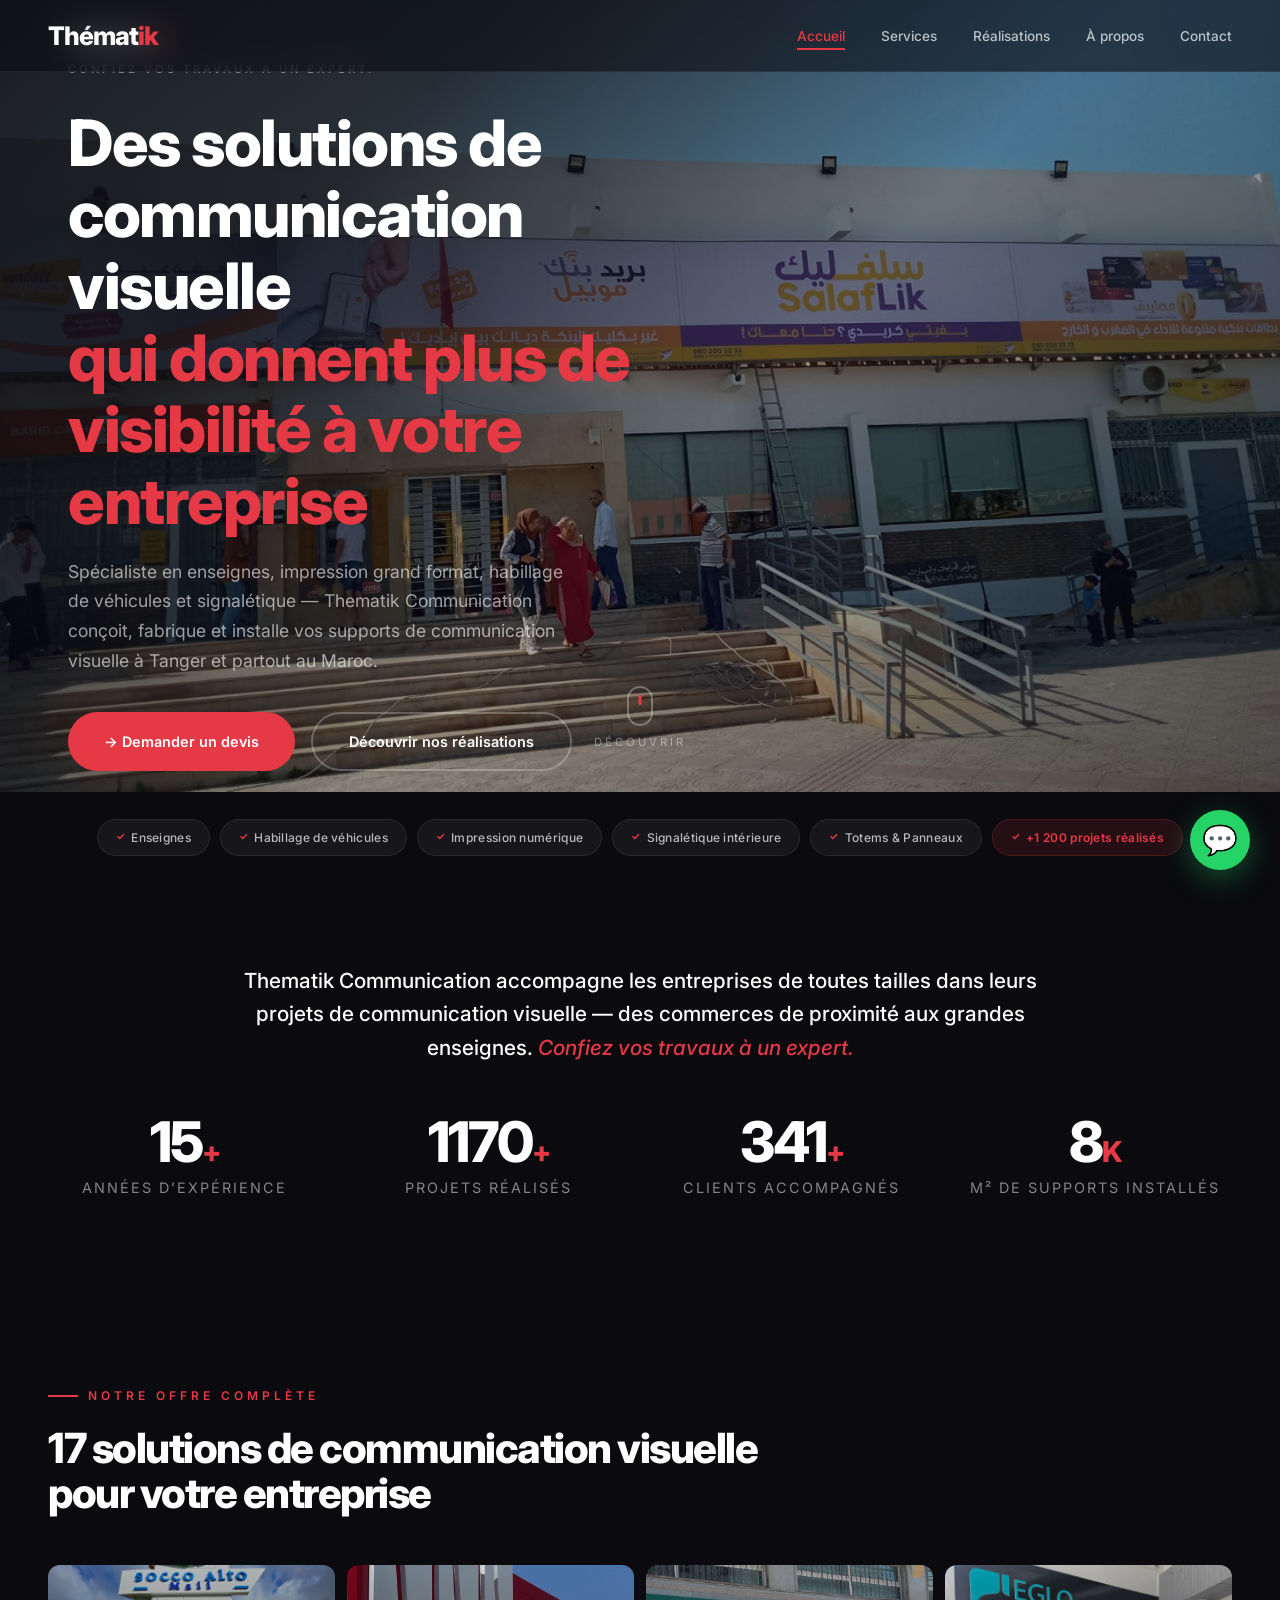
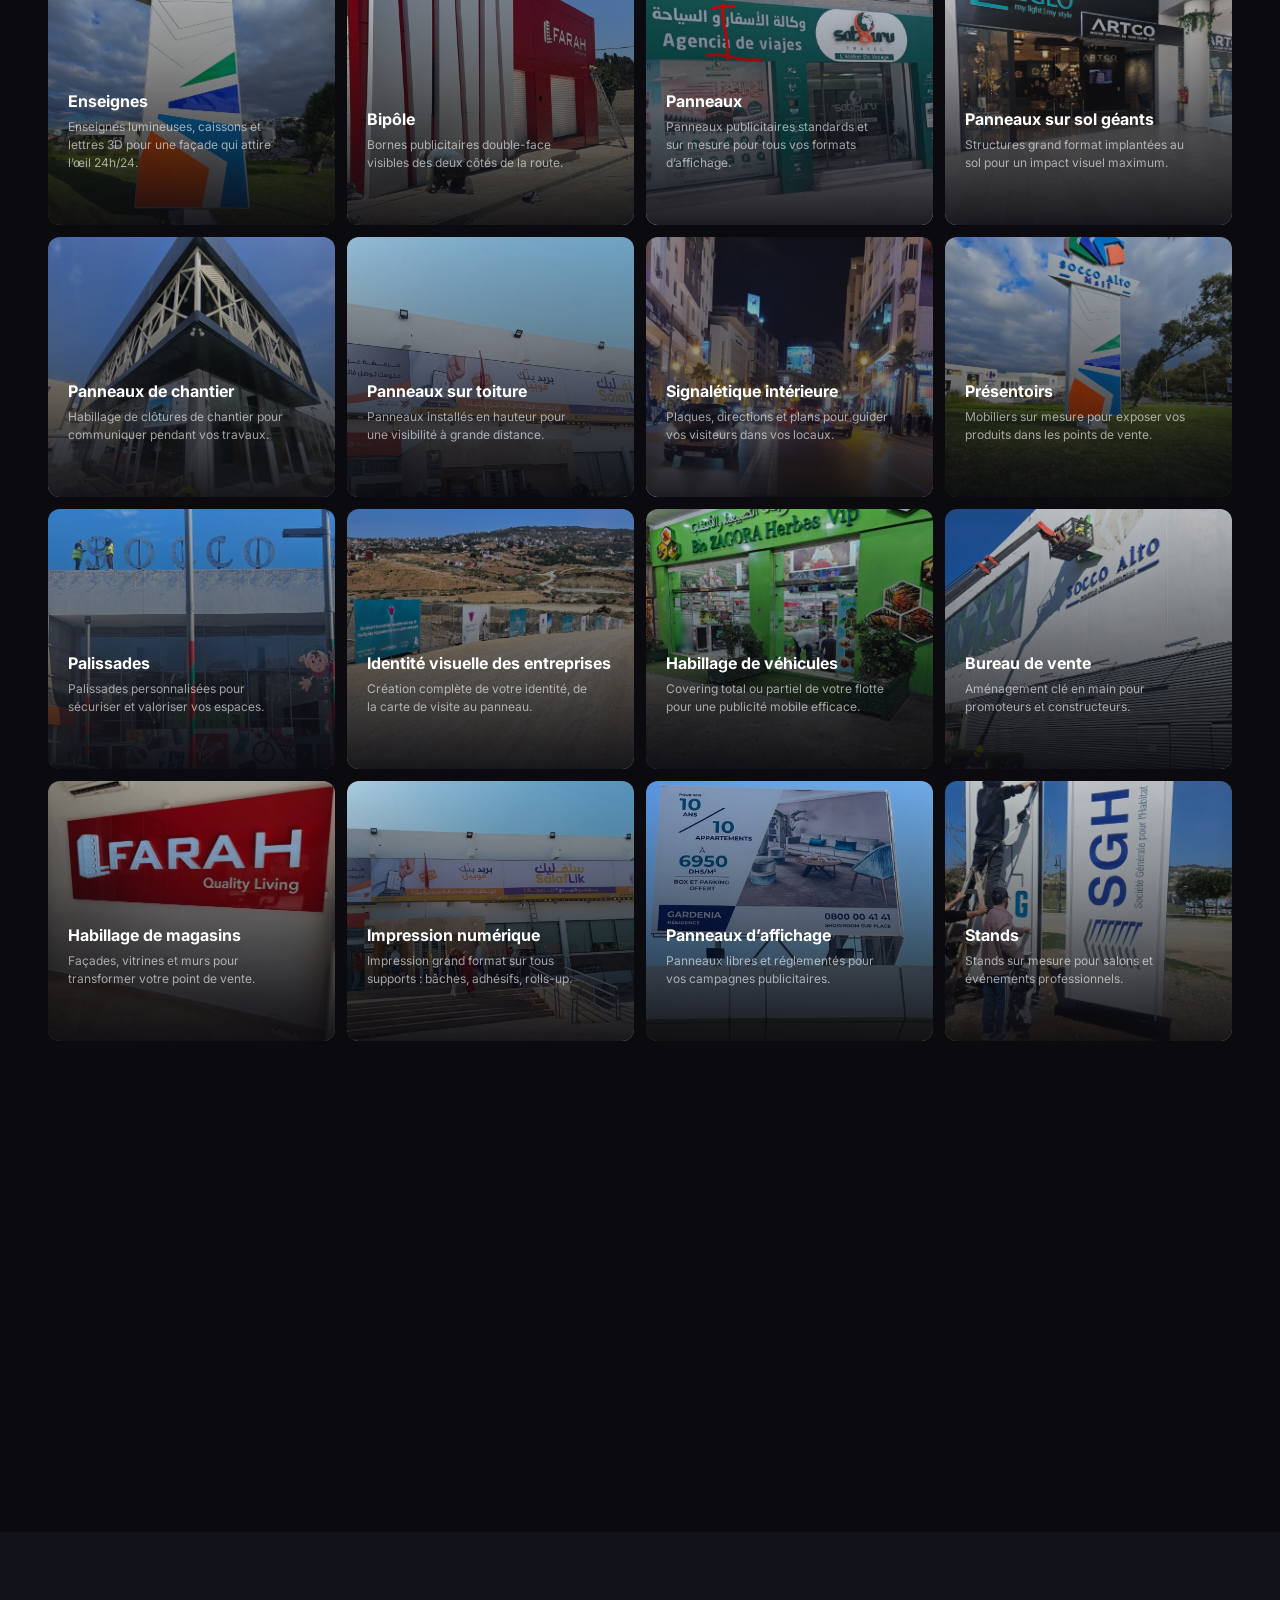
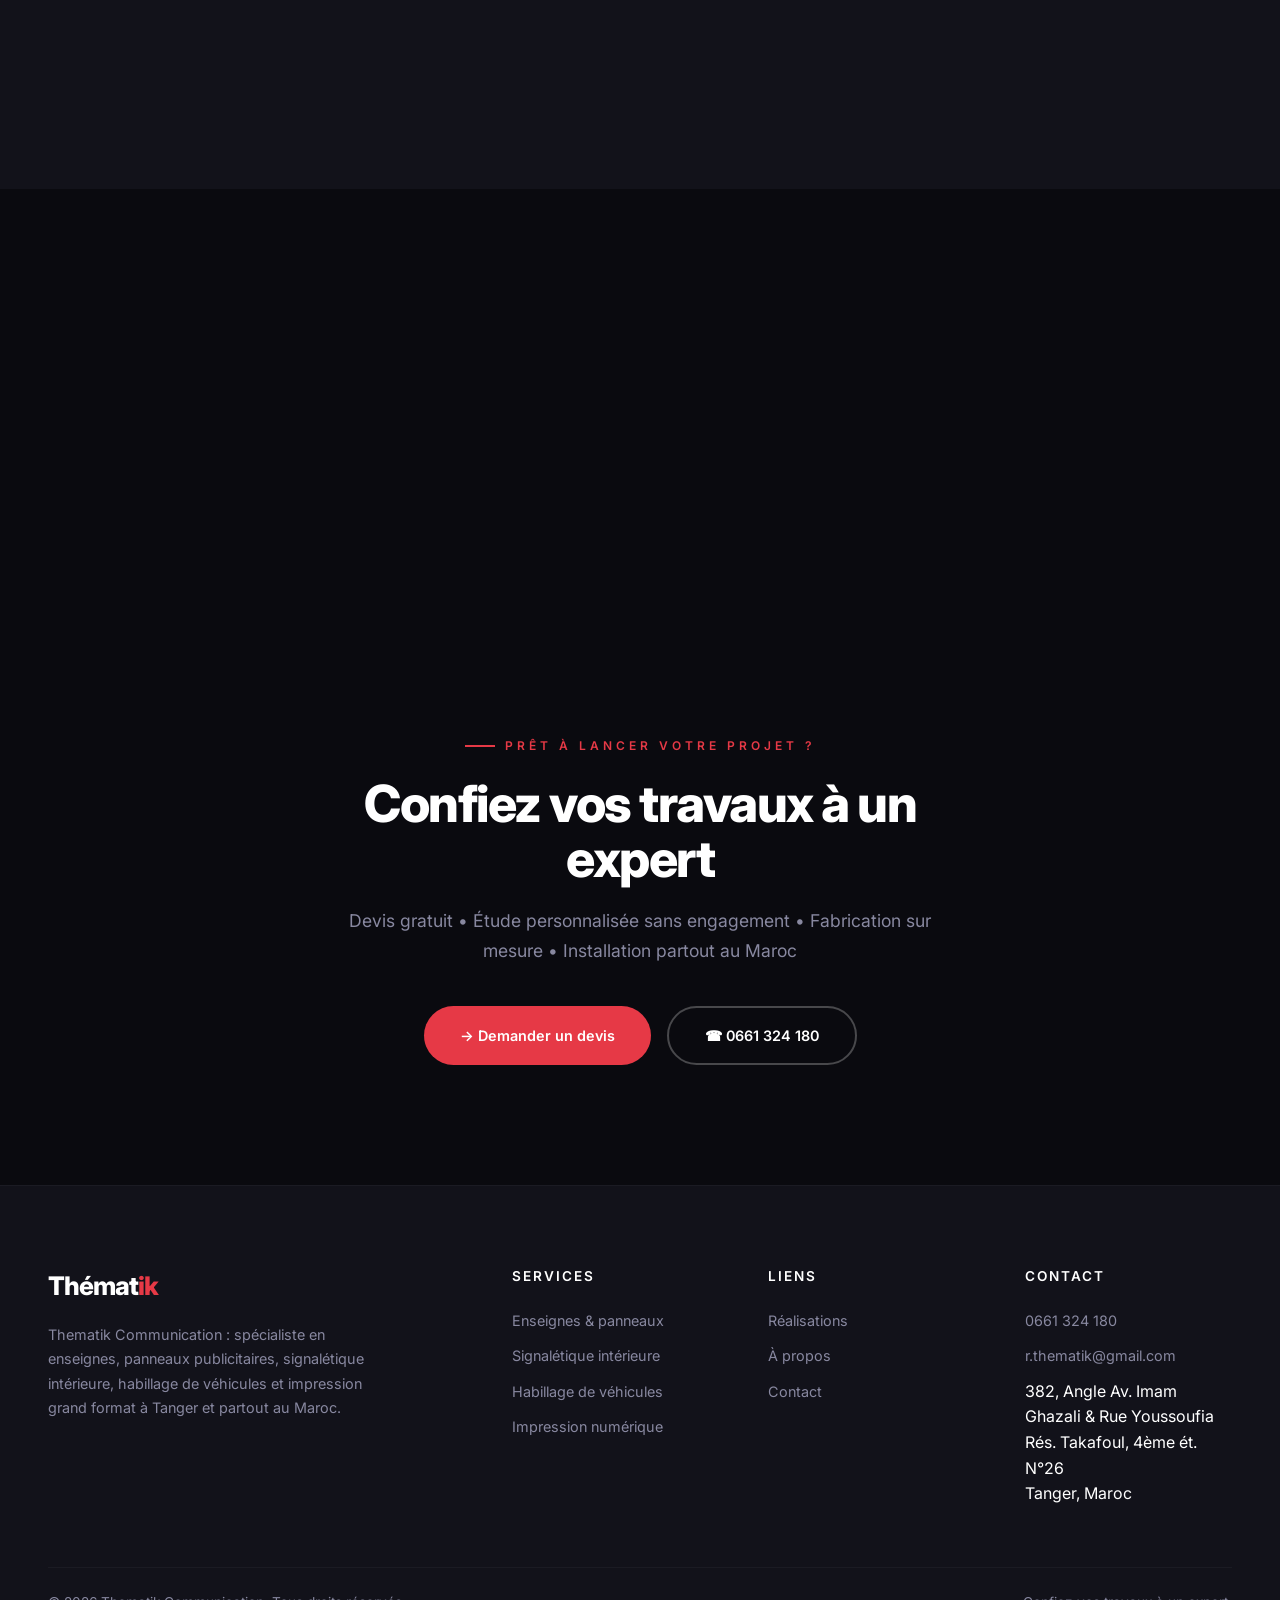
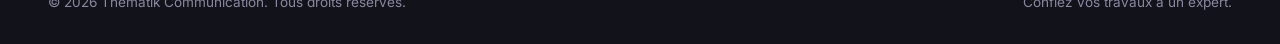
==== index.html @ d5cb5b07 "Full content overhaul + 17 official service categories across all pages" ====
<!DOCTYPE html>
<html lang="fr">
<head>
  <meta charset="UTF-8" />
  <meta name="viewport" content="width=device-width, initial-scale=1.0" />
  <title>Thematik Communication — Enseignes, Panneaux, Signalétique & Impression Grand Format à Tanger</title>
  <meta name="description" content="Thematik Communication à Tanger : spécialiste en enseignes, panneaux publicitaires, signalétique intérieure, habillage de véhicules et impression numérique. Confiez vos travaux à un expert. Devis gratuit." />
  <link rel="preconnect" href="https://fonts.googleapis.com" />
  <link rel="preconnect" href="https://fonts.gstatic.com" crossorigin />
  <link href="https://fonts.googleapis.com/css2?family=Inter:wght@400;500;600;700;800&display=swap" rel="stylesheet" />
  <link rel="stylesheet" href="css/styles.css" />
</head>
<body>

  <!-- ===== HEADER ===== -->
  <header class="header">
    <div class="container">
      <a href="index.html" class="logo">Thémat<span>ik</span></a>
      <nav class="nav">
        <ul>
          <li><a href="index.html" class="active">Accueil</a></li>
          <li><a href="services.html">Services</a></li>
          <li><a href="realisations.html">Réalisations</a></li>
          <li><a href="about.html">À propos</a></li>
          <li><a href="contact.html">Contact</a></li>
        </ul>
      </nav>
      <button class="menu-toggle" aria-label="Menu">☰</button>
    </div>
  </header>

  <!-- ===== HERO ===== -->
  <section class="hero" id="hero">
    <div class="hero-slider">
      <div class="hero-slide active">
        <img src="img/WhatsApp%20Image%202026-06-09%20at%2002.31.53%20(2).jpeg" alt="Enseigne lumineuse et signalétique professionnelle par Thematik Communication" />
      </div>
      <div class="hero-slide">
        <img src="img/WhatsApp%20Image%202026-06-09%20at%2003.33.41%20(1).jpeg" alt="Habillage de véhicules aux couleurs de l'entreprise par Thematik Communication" />
      </div>
      <div class="hero-slide">
        <video src="img/WhatsApp%20Video%202026-06-09%20at%2002.12.48.mp4" muted loop playsinline autoplay></video>
      </div>
    </div>
    <div class="hero-overlay"></div>
    <div class="container">
      <div class="hero-content">
        <div class="hero-brand reveal">
          <span class="hero-brand-name">Thémat<span class="accent">ik</span></span>
          <span class="hero-brand-tagline">Confiez vos travaux à un expert.</span>
        </div>
        <h1 class="hero-title reveal delay-1">
          Des solutions de communication visuelle<br />
          <span class="accent">qui donnent plus de visibilité à votre entreprise</span>
        </h1>
        <p class="hero-text reveal delay-2">
          Spécialiste en enseignes, impression grand format, habillage de véhicules et signalétique — Thematik Communication conçoit, fabrique et installe vos supports de communication visuelle à Tanger et partout au Maroc.
        </p>
        <div class="btn-group reveal delay-3">
          <a href="contact.html" class="btn btn-primary">&rarr; Demander un devis</a>
          <a href="realisations.html" class="btn btn-outline">D&eacute;couvrir nos r&eacute;alisations</a>
        </div>
      </div>
    </div>
    <div class="scroll-indicator">
      <div class="scroll-mouse"></div>
      <span>D&eacute;couvrir</span>
    </div>
  </section>

  <!-- ===== TRUST BADGES ===== -->
  <section class="trust-band reveal">
    <div class="container">
      <div class="trust-band-inner">
        <span class="trust-badge">Enseignes</span>
        <span class="trust-badge">Habillage de v&eacute;hicules</span>
        <span class="trust-badge">Impression num&eacute;rique</span>
        <span class="trust-badge">Signal&eacute;tique int&eacute;rieure</span>
        <span class="trust-badge">Totems &amp; Panneaux</span>
        <span class="trust-badge highlight">+1 200 projets r&eacute;alis&eacute;s</span>
      </div>
    </div>
  </section>

  <!-- ===== STATS SECTION ===== -->
  <section class="section" style="padding: 80px 0 60px;">
    <div class="container">
      <div class="reveal" style="max-width: 860px; margin: 0 auto;">
        <p style="font-size: 1.3rem; font-weight: 500; color: var(--white); text-align: center; line-height: 1.6;">
          Thematik Communication accompagne les entreprises de toutes tailles dans leurs projets de communication visuelle &mdash; 
          des commerces de proximité aux grandes enseignes. <em style="color: var(--accent);">Confiez vos travaux à un expert.</em>
        </p>
      </div>
      <div class="stats-grid" style="margin-top: 50px;">
        <div class="stat-item reveal">
          <div class="stat-number" data-target="15"><span class="num">0</span><span class="suffix">+</span></div>
          <p class="stat-label">Ann&eacute;es d&rsquo;exp&eacute;rience</p>
        </div>
        <div class="stat-item reveal delay-1">
          <div class="stat-number" data-target="1200"><span class="num">0</span><span class="suffix">+</span></div>
          <p class="stat-label">Projets r&eacute;alis&eacute;s</p>
        </div>
        <div class="stat-item reveal delay-2">
          <div class="stat-number" data-target="350"><span class="num">0</span><span class="suffix">+</span></div>
          <p class="stat-label">Clients accompagn&eacute;s</p>
        </div>
        <div class="stat-item reveal delay-3">
          <div class="stat-number" data-target="8"><span class="num">0</span><span class="suffix">K</span></div>
          <p class="stat-label">M&sup2; de supports install&eacute;s</p>
        </div>
      </div>
    </div>
  </section>

  <!-- ===== SERVICES (17 CATEGORIES) ===== -->
  <section class="section services-preview">
    <div class="container">

      <div class="reveal" style="margin-bottom: 50px;">
        <span class="section-label">Notre offre complète</span>
        <h2 class="section-title">17 solutions de communication visuelle<br />pour votre entreprise</h2>
      </div>

      <div class="service-mini-grid">

        <div class="service-mini-card reveal">
          <img class="service-card-img" src="" alt="" loading="lazy" />
          <div class="mini-overlay"></div>
          <div class="mini-body">
            <h3>Enseignes</h3>
            <p>Enseignes lumineuses, caissons et lettres 3D pour une façade qui attire l&rsquo;œil 24h/24.</p>
            <a href="services.html" class="mini-link">En savoir plus &rarr;</a>
          </div>
        </div>

        <div class="service-mini-card reveal delay-1">
          <img class="service-card-img" src="" alt="" loading="lazy" />
          <div class="mini-overlay"></div>
          <div class="mini-body">
            <h3>Bipôle</h3>
            <p>Bornes publicitaires double-face visibles des deux c&ocirc;t&eacute;s de la route.</p>
            <a href="services.html" class="mini-link">En savoir plus &rarr;</a>
          </div>
        </div>

        <div class="service-mini-card reveal delay-2">
          <img class="service-card-img" src="" alt="" loading="lazy" />
          <div class="mini-overlay"></div>
          <div class="mini-body">
            <h3>Panneaux</h3>
            <p>Panneaux publicitaires standards et sur mesure pour tous vos formats d&rsquo;affichage.</p>
            <a href="services.html" class="mini-link">En savoir plus &rarr;</a>
          </div>
        </div>

        <div class="service-mini-card reveal delay-3">
          <img class="service-card-img" src="" alt="" loading="lazy" />
          <div class="mini-overlay"></div>
          <div class="mini-body">
            <h3>Panneaux sur sol g&eacute;ants</h3>
            <p>Structures grand format implant&eacute;es au sol pour un impact visuel maximum.</p>
            <a href="services.html" class="mini-link">En savoir plus &rarr;</a>
          </div>
        </div>

        <div class="service-mini-card reveal delay-4">
          <img class="service-card-img" src="" alt="" loading="lazy" />
          <div class="mini-overlay"></div>
          <div class="mini-body">
            <h3>Panneaux de chantier</h3>
            <p>Habillage de cl&ocirc;tures de chantier pour communiquer pendant vos travaux.</p>
            <a href="services.html" class="mini-link">En savoir plus &rarr;</a>
          </div>
        </div>

        <div class="service-mini-card reveal delay-5">
          <img class="service-card-img" src="" alt="" loading="lazy" />
          <div class="mini-overlay"></div>
          <div class="mini-body">
            <h3>Panneaux sur toiture</h3>
            <p>Panneaux install&eacute;s en hauteur pour une visibilit&eacute; &agrave; grande distance.</p>
            <a href="services.html" class="mini-link">En savoir plus &rarr;</a>
          </div>
        </div>

        <div class="service-mini-card reveal">
          <img class="service-card-img" src="" alt="" loading="lazy" />
          <div class="mini-overlay"></div>
          <div class="mini-body">
            <h3>Signal&eacute;tique int&eacute;rieure</h3>
            <p>Plaques, directions et plans pour guider vos visiteurs dans vos locaux.</p>
            <a href="services.html" class="mini-link">En savoir plus &rarr;</a>
          </div>
        </div>

        <div class="service-mini-card reveal delay-1">
          <img class="service-card-img" src="" alt="" loading="lazy" />
          <div class="mini-overlay"></div>
          <div class="mini-body">
            <h3>Pr&eacute;sentoirs</h3>
            <p>Mobiliers sur mesure pour exposer vos produits dans les points de vente.</p>
            <a href="services.html" class="mini-link">En savoir plus &rarr;</a>
          </div>
        </div>

        <div class="service-mini-card reveal delay-2">
          <img class="service-card-img" src="" alt="" loading="lazy" />
          <div class="mini-overlay"></div>
          <div class="mini-body">
            <h3>Palissades</h3>
            <p>Palissades personnalis&eacute;es pour s&eacute;curiser et valoriser vos espaces.</p>
            <a href="services.html" class="mini-link">En savoir plus &rarr;</a>
          </div>
        </div>

        <div class="service-mini-card reveal delay-3">
          <img class="service-card-img" src="" alt="" loading="lazy" />
          <div class="mini-overlay"></div>
          <div class="mini-body">
            <h3>Identit&eacute; visuelle des entreprises</h3>
            <p>Cr&eacute;ation compl&egrave;te de votre identit&eacute;, de la carte de visite au panneau.</p>
            <a href="services.html" class="mini-link">En savoir plus &rarr;</a>
          </div>
        </div>

        <div class="service-mini-card reveal delay-4">
          <img class="service-card-img" src="" alt="" loading="lazy" />
          <div class="mini-overlay"></div>
          <div class="mini-body">
            <h3>Habillage de v&eacute;hicules</h3>
            <p>Covering total ou partiel de votre flotte pour une publicit&eacute; mobile efficace.</p>
            <a href="services.html" class="mini-link">En savoir plus &rarr;</a>
          </div>
        </div>

        <div class="service-mini-card reveal delay-5">
          <img class="service-card-img" src="" alt="" loading="lazy" />
          <div class="mini-overlay"></div>
          <div class="mini-body">
            <h3>Bureau de vente</h3>
            <p>Am&eacute;nagement cl&eacute; en main pour promoteurs et constructeurs.</p>
            <a href="services.html" class="mini-link">En savoir plus &rarr;</a>
          </div>
        </div>

        <div class="service-mini-card reveal">
          <img class="service-card-img" src="" alt="" loading="lazy" />
          <div class="mini-overlay"></div>
          <div class="mini-body">
            <h3>Habillage de magasins</h3>
            <p>Fa&ccedil;ades, vitrines et murs pour transformer votre point de vente.</p>
            <a href="services.html" class="mini-link">En savoir plus &rarr;</a>
          </div>
        </div>

        <div class="service-mini-card reveal delay-1">
          <img class="service-card-img" src="" alt="" loading="lazy" />
          <div class="mini-overlay"></div>
          <div class="mini-body">
            <h3>Impression num&eacute;rique</h3>
            <p>Impression grand format sur tous supports : b&acirc;ches, adh&eacute;sifs, rolls-up.</p>
            <a href="services.html" class="mini-link">En savoir plus &rarr;</a>
          </div>
        </div>

        <div class="service-mini-card reveal delay-2">
          <img class="service-card-img" src="" alt="" loading="lazy" />
          <div class="mini-overlay"></div>
          <div class="mini-body">
            <h3>Panneaux d&rsquo;affichage</h3>
            <p>Panneaux libres et r&eacute;glement&eacute;s pour vos campagnes publicitaires.</p>
            <a href="services.html" class="mini-link">En savoir plus &rarr;</a>
          </div>
        </div>

        <div class="service-mini-card reveal delay-3">
          <img class="service-card-img" src="" alt="" loading="lazy" />
          <div class="mini-overlay"></div>
          <div class="mini-body">
            <h3>Stands</h3>
            <p>Stands sur mesure pour salons et &eacute;v&eacute;nements professionnels.</p>
            <a href="services.html" class="mini-link">En savoir plus &rarr;</a>
          </div>
        </div>

        <div class="service-mini-card reveal delay-4">
          <img class="service-card-img" src="" alt="" loading="lazy" />
          <div class="mini-overlay"></div>
          <div class="mini-body">
            <h3>Totems</h3>
            <p>Totems signal&eacute;tiques pour marquer votre pr&eacute;sence &agrave; l&rsquo;entr&eacute;e de votre &eacute;tablissement.</p>
            <a href="services.html" class="mini-link">En savoir plus &rarr;</a>
          </div>
        </div>

      </div>

      <div class="text-center reveal" style="margin-top: 40px;">
        <a href="services.html" class="btn btn-outline">&rarr; D&eacute;couvrir tous nos services</a>
      </div>
    </div>
  </section>

  <!-- ===== WHY CHOOSE US ===== -->
  <section class="section" style="background: var(--dark); padding: 80px 0;">
    <div class="container">
      <div class="reveal" style="text-align: center; margin-bottom: 50px;">
        <span class="section-label" style="justify-content: center;">Pourquoi nous choisir</span>
        <h2 class="section-title">Ce qui fait la différence</h2>
      </div>
      <div style="display: grid; grid-template-columns: repeat(auto-fit, minmax(220px, 1fr)); gap: 24px;">
        <div class="reveal" style="padding: 28px; background: var(--bg); border-radius: 12px; border: 1px solid rgba(255,255,255,0.04); text-align: center;">
          <div style="font-size: 2rem; margin-bottom: 12px;">🎯</div>
          <h3 style="color: var(--white); font-size: 1rem; margin-bottom: 8px;">Solutions sur mesure</h3>
          <p style="color: var(--gray); font-size: 0.85rem;">Chaque projet est unique. Nous concevons des solutions adaptées à vos objectifs, votre secteur et votre budget.</p>
        </div>
        <div class="reveal delay-1" style="padding: 28px; background: var(--bg); border-radius: 12px; border: 1px solid rgba(255,255,255,0.04); text-align: center;">
          <div style="font-size: 2rem; margin-bottom: 12px;">🏭</div>
          <h3 style="color: var(--white); font-size: 1rem; margin-bottom: 8px;">Fabrication en interne</h3>
          <p style="color: var(--gray); font-size: 0.85rem;">Nous maîtrisons toute la chaîne de production dans nos ateliers : conception, impression, découpe, assemblage et finition.</p>
        </div>
        <div class="reveal delay-2" style="padding: 28px; background: var(--bg); border-radius: 12px; border: 1px solid rgba(255,255,255,0.04); text-align: center;">
          <div style="font-size: 2rem; margin-bottom: 12px;">🔧</div>
          <h3 style="color: var(--white); font-size: 1rem; margin-bottom: 8px;">Installation professionnelle</h3>
          <p style="color: var(--gray); font-size: 0.85rem;">Nos techniciens assurent une pose soignée et sécurisée, dans le respect des normes en vigueur et des délais convenus.</p>
        </div>
        <div class="reveal delay-3" style="padding: 28px; background: var(--bg); border-radius: 12px; border: 1px solid rgba(255,255,255,0.04); text-align: center;">
          <div style="font-size: 2rem; margin-bottom: 12px;">🤝</div>
          <h3 style="color: var(--white); font-size: 1rem; margin-bottom: 8px;">Accompagnement complet</h3>
          <p style="color: var(--gray); font-size: 0.85rem;">Un interlocuteur unique vous suit du devis à la livraison. Service après-vente réactif et maintenance disponible.</p>
        </div>
      </div>
    </div>
  </section>

  <!-- ===== PORTFOLIO TEASER ===== -->
  <section class="section" style="background: var(--dark);">
    <div class="container">
      <div class="reveal" style="margin-bottom: 50px;">
        <span class="section-label">Nos réalisations</span>
        <h2 class="section-title">Des projets concrets qui parlent d'eux-mêmes</h2>
        <p class="section-text">Plus de 1 200 projets réalisés pour des clients de tous secteurs. Découvrez notre savoir-faire à travers nos réalisations.</p>
      </div>
      <div class="home-portfolio-grid reveal">
        <!-- injected by JS -->
      </div>
      <div class="text-center reveal" style="margin-top: 40px;">
        <a href="realisations.html" class="btn btn-outline">&rarr; Voir toutes nos r&eacute;alisations</a>
      </div>
    </div>
  </section>

  <!-- ===== PARALLAX / PROCESS ===== -->
  <section class="parallax-section" style="min-height: 420px;">
    <div class="parallax-bg parallax-element" data-speed="0.2">
      <img src="img/WhatsApp%20Image%202026-06-09%20at%2003.33.43.jpeg" alt="" />
    </div>
    <div class="parallax-overlay"></div>
    <div class="container">
      <div class="text-center reveal" style="position: relative; z-index: 2; max-width: 640px; margin: 0 auto;">
        <span class="section-label" style="justify-content: center;">Notre processus</span>
        <h2 class="section-title" style="color: var(--white);">De l'écoute à l'installation</h2>
        <p class="section-text" style="margin: 0 auto; color: rgba(255,255,255,0.7);">
          Analyse &rarr; Devis &rarr; Conception &rarr; Fabrication &rarr; Installation &rarr; Suivi<br />
          Un accompagnement complet pour un résultat professionnel, livré dans les délais.
        </p>
      </div>
    </div>
  </section>

  <!-- ===== FINAL CTA ===== -->
  <section class="section text-center">
    <div class="container">
      <div class="reveal" style="max-width: 600px; margin: 0 auto;">
        <span class="section-label" style="justify-content: center;">Pr&ecirc;t &agrave; lancer votre projet ?</span>
        <h2 class="section-title">Confiez vos travaux à un expert</h2>
        <p class="section-text" style="margin: 0 auto 40px;">
          Devis gratuit &bull; Étude personnalis&eacute;e sans engagement &bull; Fabrication sur mesure &bull; Installation partout au Maroc
        </p>
        <div class="btn-group" style="justify-content: center;">
          <a href="contact.html" class="btn btn-primary">&rarr; Demander un devis</a>
          <a href="tel:+212661324180" class="btn btn-outline">&#x260E; 0661 324 180</a>
        </div>
      </div>
    </div>
  </section>

  <!-- ===== FOOTER ===== -->
  <footer class="footer">
    <div class="container">
      <div class="footer-grid">
        <div class="footer-brand">
          <a href="index.html" class="logo">Thémat<span>ik</span></a>
          <p>Thematik Communication : spécialiste en enseignes, panneaux publicitaires, signalétique intérieure, habillage de véhicules et impression grand format à Tanger et partout au Maroc.</p>
        </div>
        <div>
          <h4>Services</h4>
          <ul>
            <li><a href="services.html">Enseignes &amp; panneaux</a></li>
            <li><a href="services.html">Signalétique intérieure</a></li>
            <li><a href="services.html">Habillage de véhicules</a></li>
            <li><a href="services.html">Impression numérique</a></li>
          </ul>
        </div>
        <div>
          <h4>Liens</h4>
          <ul>
            <li><a href="realisations.html">Réalisations</a></li>
            <li><a href="about.html">À propos</a></li>
            <li><a href="contact.html">Contact</a></li>
          </ul>
        </div>
        <div>
          <h4>Contact</h4>
          <ul>
            <li><a href="tel:+212661324180">0661 324 180</a></li>
            <li><a href="mailto:r.thematik@gmail.com">r.thematik@gmail.com</a></li>
            <li>382, Angle Av. Imam Ghazali &amp; Rue Youssoufia<br />Rés. Takafoul, 4&egrave;me &eacute;t. N&deg;26<br />Tanger, Maroc</li>
          </ul>
        </div>
      </div>
      <div class="footer-bottom">
        <span>&copy; 2026 Thematik Communication. Tous droits réservés.</span>
        <span>Confiez vos travaux à un expert.</span>
      </div>
    </div>
  </footer>

  <a href="https://wa.me/212661324180" class="whatsapp-float" target="_blank" rel="noopener" aria-label="WhatsApp">&#x1F4AC;</a>

  <script src="js/main.js"></script>
</body>
</html>
---- css/styles.css ----
/* ============================================
   THÉMATIK v2 — AWARD-LEVEL UI
   Communication Visuelle · Impression · Signalétique
   ============================================ */

/* --- Variables --- */
:root {
  --black: #0a0a0f;
  --dark: #12121a;
  --dark2: #1a1a28;
  --accent: #e63946;
  --accent2: #ff6b6b;
  --gold: #f0a500;
  --white: #ffffff;
  --offwhite: #f5f0eb;
  --gray: #8888a0;
  --lightgray: #e0dcd5;
  --font: 'Inter', -apple-system, BlinkMacSystemFont, 'Segoe UI', sans-serif;
  --maxw: 1240px;
  --header-h: 72px;
  --transition: 0.4s cubic-bezier(0.22, 1, 0.36, 1);
  --ease-out: cubic-bezier(0.22, 1, 0.36, 1);
}

/* --- Reset --- */
*, *::before, *::after { box-sizing: border-box; margin: 0; padding: 0; }
html { scroll-behavior: smooth; -webkit-font-smoothing: antialiased; }
body {
  font-family: var(--font);
  color: var(--white);
  background: var(--black);
  line-height: 1.6;
  overflow-x: hidden;
}
img { max-width: 100%; height: auto; display: block; }
a { text-decoration: none; color: inherit; }
ul { list-style: none; }

.container {
  width: 100%;
  max-width: var(--maxw);
  margin: 0 auto;
  padding: 0 28px;
}

.section {
  padding: 120px 0;
  position: relative;
}

.section-label {
  display: inline-flex;
  align-items: center;
  gap: 10px;
  font-size: 0.75rem;
  font-weight: 600;
  letter-spacing: 4px;
  text-transform: uppercase;
  color: var(--accent);
  margin-bottom: 20px;
  position: relative;
}
.section-label::before {
  content: '';
  width: 30px;
  height: 2px;
  background: var(--accent);
}

.section-title {
  font-size: 3.2rem;
  font-weight: 800;
  line-height: 1.08;
  letter-spacing: -1.5px;
  margin-bottom: 20px;
}

.section-text {
  font-size: 1.1rem;
  color: var(--gray);
  max-width: 600px;
  line-height: 1.7;
}

.text-center { text-align: center; }
.text-center .section-text { margin: 0 auto; }

/* --- BUTTONS --- */
.btn {
  display: inline-flex;
  align-items: center;
  gap: 10px;
  padding: 16px 36px;
  border-radius: 100px;
  font-size: 0.9rem;
  font-weight: 600;
  font-family: var(--font);
  border: none;
  cursor: pointer;
  transition: all 0.4s var(--ease-out);
  position: relative;
  overflow: hidden;
}
.btn::after {
  content: '';
  position: absolute;
  inset: 0;
  border-radius: 100px;
  opacity: 0;
  transition: opacity 0.4s;
}
.btn-primary {
  background: var(--accent);
  color: var(--white);
}
.btn-primary:hover {
  transform: translateY(-3px) scale(1.02);
  box-shadow: 0 20px 50px rgba(230,57,70,0.35);
}
.btn-outline {
  background: transparent;
  color: var(--white);
  border: 2px solid rgba(255,255,255,0.25);
}
.btn-outline:hover {
  border-color: var(--white);
  background: rgba(255,255,255,0.08);
  transform: translateY(-3px);
}
.btn-white {
  background: var(--white);
  color: var(--black);
}
.btn-white:hover {
  transform: translateY(-3px);
  box-shadow: 0 20px 50px rgba(255,255,255,0.15);
}
.btn-whatsapp {
  background: #25d366;
  color: var(--white);
}
.btn-whatsapp:hover {
  transform: translateY(-3px) scale(1.02);
  box-shadow: 0 20px 50px rgba(37,211,102,0.35);
}
.btn-group { display: flex; flex-wrap: wrap; gap: 16px; }

/* --- HEADER --- */
.header {
  position: fixed;
  top: 0; left: 0; right: 0;
  height: var(--header-h);
  z-index: 1000;
  transition: all 0.5s var(--ease-out);
}
.header::before {
  content: '';
  position: absolute;
  inset: 0;
  background: rgba(10,10,15,0.55);
  backdrop-filter: blur(16px);
  -webkit-backdrop-filter: blur(16px);
  border-bottom: 1px solid rgba(255,255,255,0.06);
  opacity: 1;
  transition: all 0.5s var(--ease-out);
}
.header.scrolled::before {
  background: rgba(10,10,15,0.92);
  backdrop-filter: blur(24px);
  -webkit-backdrop-filter: blur(24px);
  border-bottom-color: rgba(255,255,255,0.08);
}
.header .container {
  display: flex;
  align-items: center;
  justify-content: space-between;
  height: 100%;
  position: relative;
  z-index: 1;
}
.logo {
  font-size: 1.6rem;
  font-weight: 800;
  letter-spacing: -1px;
  color: var(--white);
}
.logo span { color: var(--accent); }
.nav ul { display: flex; gap: 36px; }
.nav a {
  font-size: 0.85rem;
  font-weight: 500;
  color: rgba(255,255,255,0.7);
  position: relative;
  padding: 4px 0;
  transition: color 0.3s;
}
.nav a::after {
  content: '';
  position: absolute;
  bottom: -2px; left: 0;
  width: 0; height: 2px;
  background: var(--accent);
  transition: width 0.4s var(--ease-out);
}
.nav a:hover, .nav a.active { color: var(--white); }
.nav a:hover::after, .nav a.active::after { width: 100%; }
.nav a.active { color: var(--accent); }

.menu-toggle {
  display: none;
  background: none;
  border: none;
  font-size: 1.8rem;
  cursor: pointer;
  color: var(--white);
  padding: 8px;
  line-height: 1;
  z-index: 2;
}

/* --- HERO (CINEMA) --- */
.hero {
  position: relative;
  min-height: 88vh;
  display: flex;
  align-items: center;
  overflow: hidden;
}
.hero-slider {
  position: absolute;
  inset: 0;
  z-index: 0;
}
.hero-slide {
  position: absolute;
  inset: 0;
  opacity: 0;
  transition: opacity 1.5s var(--ease-out);
}
.hero-slide.active { opacity: 1; }
.hero-slide img, .hero-slide video {
  width: 100%; height: 100%;
  object-fit: cover;
}
.hero-overlay {
  position: absolute;
  inset: 0;
  background: linear-gradient(135deg, 
    rgba(10,10,15,0.92) 0%, 
    rgba(10,10,15,0.82) 25%, 
    rgba(10,10,15,0.35) 55%, 
    rgba(10,10,15,0.65) 100%);
  z-index: 1;
}
.hero .container {
  position: relative;
  z-index: 2;
}
.hero-content {
  max-width: 700px;
  padding-left: 20px;
  position: relative;
}
.hero-content::before {
  content: '';
  position: absolute;
  left: -60px;
  top: -80px;
  width: 130%;
  height: 180%;
  background: radial-gradient(ellipse 600px 400px at left 20% center, rgba(10,10,15,0.75) 0%, transparent 70%);
  z-index: -1;
  pointer-events: none;
}
.hero-brand {
  margin-bottom: 28px;
}
.hero-brand-name {
  font-size: 1.4rem;
  font-weight: 800;
  letter-spacing: -0.5px;
  color: var(--white);
  display: block;
}
.hero-brand-name .accent { color: var(--accent); }
.hero-brand-tagline {
  font-size: 0.7rem;
  font-weight: 500;
  letter-spacing: 3px;
  text-transform: uppercase;
  color: rgba(255,255,255,0.4);
  display: block;
  margin-top: 4px;
}
.hero-title {
  font-size: 4rem;
  font-weight: 800;
  line-height: 1.12;
  letter-spacing: -1.5px;
  color: var(--white);
  margin-bottom: 20px;
}
.hero-title .accent { color: var(--accent); }
.hero-text {
  font-size: 1.1rem;
  color: rgba(255,255,255,0.6);
  line-height: 1.7;
  margin-bottom: 36px;
  max-width: 520px;
}

/* --- TRUST BAND (below hero) --- */
.trust-band {
  padding: 28px 0;
  background: transparent;
  position: relative;
  z-index: 2;
  margin-top: -1px;
}
.trust-band-inner {
  display: flex;
  flex-wrap: wrap;
  justify-content: center;
  gap: 10px;
}
.trust-badge {
  display: inline-flex;
  align-items: center;
  gap: 6px;
  padding: 8px 18px;
  border-radius: 100px;
  font-size: 0.75rem;
  font-weight: 500;
  color: rgba(255,255,255,0.7);
  background: rgba(255,255,255,0.05);
  border: 1px solid rgba(255,255,255,0.08);
  letter-spacing: 0.3px;
  transition: all 0.3s var(--ease-out);
}
.trust-badge::before {
  content: '✓';
  color: var(--accent);
  font-weight: 700;
  font-size: 0.65rem;
}
.trust-badge:hover {
  background: rgba(230,57,70,0.1);
  border-color: rgba(230,57,70,0.25);
  color: var(--white);
}
.trust-badge.highlight {
  background: rgba(230,57,70,0.12);
  border-color: rgba(230,57,70,0.2);
  color: var(--accent);
  font-weight: 600;
}

/* --- SERVICE MINI CARDS (17 categories) --- */
.services-preview .section-title {
  font-size: 2.6rem;
}
.service-mini-grid {
  display: grid;
  grid-template-columns: repeat(4, 1fr);
  gap: 12px;
}
.service-mini-card {
  position: relative;
  border-radius: 12px;
  overflow: hidden;
  height: 260px;
  display: flex;
  align-items: flex-end;
  cursor: pointer;
  transition: all 0.5s var(--ease-out);
}
.service-mini-card img {
  position: absolute;
  inset: 0;
  width: 100%;
  height: 100%;
  object-fit: cover;
  transition: transform 0.7s var(--ease-out);
}
.service-mini-card:hover img { transform: scale(1.07); }
.service-mini-card .mini-overlay {
  position: absolute;
  inset: 0;
  background: linear-gradient(to top, rgba(10,10,15,0.92) 0%, rgba(10,10,15,0.4) 60%, rgba(10,10,15,0.1) 100%);
  z-index: 1;
  transition: opacity 0.4s;
}
.service-mini-card:hover .mini-overlay {
  background: linear-gradient(to top, rgba(230,57,70,0.8) 0%, rgba(10,10,15,0.5) 70%, rgba(10,10,15,0.1) 100%);
}
.service-mini-card .mini-body {
  position: relative;
  z-index: 2;
  padding: 20px 20px 18px;
  width: 100%;
}
.service-mini-card h3 {
  font-size: 1rem;
  font-weight: 700;
  color: var(--white);
  margin-bottom: 3px;
}
.service-mini-card p {
  font-size: 0.75rem;
  color: rgba(255,255,255,0.6);
  line-height: 1.5;
  margin-bottom: 10px;
  max-width: 90%;
}
.service-mini-card .mini-link {
  display: inline-flex;
  align-items: center;
  gap: 4px;
  font-size: 0.7rem;
  font-weight: 600;
  color: var(--accent);
  text-transform: uppercase;
  letter-spacing: 0.5px;
  transition: gap 0.3s;
  opacity: 0;
  transform: translateY(4px);
  transition: all 0.3s var(--ease-out);
}
.service-mini-card:hover .mini-link {
  opacity: 1;
  transform: translateY(0);
}

/* --- HERO TEXT READABILITY: extra gradient behind text --- */
.hero-text-gradient {
  position: absolute;
  left: -40px;
  top: -60px;
  width: 120%;
  height: 150%;
  background: radial-gradient(ellipse 650px 450px at left 25% center, rgba(10,10,15,0.7) 0%, transparent 70%);
  pointer-events: none;
  z-index: -1;
}

/* Scroll indicator */
.scroll-indicator {
  position: absolute;
  bottom: 40px;
  left: 50%;
  transform: translateX(-50%);
  z-index: 3;
  display: flex;
  flex-direction: column;
  align-items: center;
  gap: 8px;
  color: rgba(255,255,255,0.4);
  font-size: 0.7rem;
  letter-spacing: 3px;
  text-transform: uppercase;
  animation: fadeInUp 2s 1s both;
}
.scroll-mouse {
  width: 26px;
  height: 40px;
  border: 2px solid rgba(255,255,255,0.3);
  border-radius: 13px;
  position: relative;
}
.scroll-mouse::after {
  content: '';
  position: absolute;
  top: 7px; left: 50%;
  transform: translateX(-50%);
  width: 3px; height: 10px;
  background: var(--accent);
  border-radius: 2px;
  animation: scrollDot 2s infinite;
}
@keyframes scrollDot {
  0% { transform: translateX(-50%) translateY(0); opacity: 1; }
  100% { transform: translateX(-50%) translateY(16px); opacity: 0; }
}
@keyframes fadeInUp {
  from { opacity: 0; transform: translateX(-50%) translateY(20px); }
  to { opacity: 1; transform: translateX(-50%) translateY(0); }
}
@keyframes heroFadeUp {
  from { opacity: 0; transform: translateY(40px); }
  to { opacity: 1; transform: translateY(0); }
}
@keyframes heroSlideUp {
  from { opacity: 0; transform: translateY(30px); }
  to { opacity: 1; transform: translateY(0); }
}
@keyframes btnSlideIn {
  from { opacity: 0; transform: translateY(20px); }
  to { opacity: 1; transform: translateY(0); }
}
@keyframes subtlePulse {
  0%, 100% { transform: translateX(-50%) translateY(0); }
  50% { transform: translateX(-50%) translateY(4px); }
}

/* --- PARALLAX SECTION --- */
.parallax-section {
  position: relative;
  overflow: hidden;
  min-height: 500px;
  display: flex;
  align-items: center;
}
.parallax-bg {
  position: absolute;
  inset: -20% 0;
  z-index: 0;
  will-change: transform;
}
.parallax-bg img {
  width: 100%;
  height: 100%;
  object-fit: cover;
}
.parallax-overlay {
  position: absolute;
  inset: 0;
  background: linear-gradient(135deg, rgba(10,10,15,0.85) 0%, rgba(10,10,15,0.4) 100%);
  z-index: 1;
}
.parallax-section .container {
  position: relative;
  z-index: 2;
}

/* --- PAGE HERO (inner) --- */
.page-hero {
  position: relative;
  padding: 160px 0 80px;
  background: var(--dark);
  overflow: hidden;
}
.page-hero::before {
  content: '';
  position: absolute;
  top: -30%;
  right: -10%;
  width: 600px; height: 600px;
  border-radius: 50%;
  background: radial-gradient(circle, rgba(230,57,70,0.12) 0%, transparent 70%);
  pointer-events: none;
}
.page-hero .section-title { font-size: 3.8rem; }
.page-hero .section-text { margin: 0 auto; color: rgba(255,255,255,0.55); }

/* --- SERVICE CARD (CINEMA STYLE) --- */
.service-card {
  position: relative;
  border-radius: 16px;
  overflow: hidden;
  cursor: pointer;
  height: 420px;
  display: flex;
  align-items: flex-end;
}
.service-card img {
  position: absolute;
  inset: 0;
  width: 100%;
  height: 100%;
  object-fit: cover;
  transition: transform 0.8s var(--ease-out);
}
.service-card:hover img { transform: scale(1.08); }
.service-card-gradient {
  position: absolute;
  inset: 0;
  background: linear-gradient(to top, rgba(10,10,15,0.9) 0%, rgba(10,10,15,0.1) 60%, transparent 100%);
  z-index: 1;
  transition: opacity 0.4s;
}
.service-card:hover .service-card-gradient {
  background: linear-gradient(to top, rgba(230,57,70,0.85) 0%, rgba(10,10,15,0.2) 70%, transparent 100%);
}
.service-card-body {
  position: relative;
  z-index: 2;
  padding: 40px;
  width: 100%;
  transform: translateY(20px);
  transition: transform 0.5s var(--ease-out);
}
.service-card:hover .service-card-body { transform: translateY(0); }
.service-card-icon {
  width: 50px;
  height: 50px;
  border-radius: 12px;
  background: rgba(255,255,255,0.1);
  backdrop-filter: blur(10px);
  border: 1px solid rgba(255,255,255,0.1);
  display: flex;
  align-items: center;
  justify-content: center;
  font-size: 1.4rem;
  margin-bottom: 16px;
}
.service-card h3 {
  font-size: 1.4rem;
  font-weight: 700;
  margin-bottom: 6px;
}
.service-card p {
  font-size: 0.9rem;
  color: rgba(255,255,255,0.65);
  max-width: 380px;
  line-height: 1.6;
  opacity: 0;
  transform: translateY(10px);
  transition: all 0.4s var(--ease-out) 0.1s;
}
.service-card:hover p { opacity: 1; transform: translateY(0); }

.services-grid {
  display: grid;
  grid-template-columns: repeat(3, 1fr);
  gap: 20px;
}

/* --- PORTFOLIO --- */
.filter-bar {
  display: flex;
  flex-wrap: wrap;
  justify-content: center;
  gap: 8px;
  margin-bottom: 50px;
}
.filter-btn {
  padding: 12px 28px;
  border-radius: 100px;
  border: 1.5px solid rgba(255,255,255,0.12);
  background: transparent;
  font-size: 0.85rem;
  font-weight: 500;
  cursor: pointer;
  transition: all 0.4s var(--ease-out);
  font-family: var(--font);
  color: rgba(255,255,255,0.6);
}
.filter-btn:hover {
  border-color: var(--accent);
  color: var(--white);
  background: rgba(230,57,70,0.08);
}
.filter-btn.active {
  background: var(--accent);
  border-color: var(--accent);
  color: var(--white);
  box-shadow: 0 8px 30px rgba(230,57,70,0.3);
}

.masonry {
  display: grid;
  grid-template-columns: repeat(3, 1fr);
  gap: 12px;
}
.masonry-item {
  position: relative;
  border-radius: 12px;
  overflow: hidden;
  cursor: pointer;
  transition: all 0.5s var(--ease-out);
  aspect-ratio: auto;
}
.masonry-item.tall { grid-row: span 2; }
.masonry-item.wide { grid-column: span 2; }
.masonry-item img {
  width: 100%; height: 100%;
  object-fit: cover;
  transition: transform 0.8s var(--ease-out);
}
.masonry-item:hover img { transform: scale(1.08); }
.masonry-item .overlay {
  position: absolute;
  inset: 0;
  background: linear-gradient(to top, rgba(10,10,15,0.85) 0%, transparent 50%);
  display: flex;
  flex-direction: column;
  justify-content: flex-end;
  padding: 28px;
  opacity: 0;
  transition: opacity 0.5s var(--ease-out);
}
.masonry-item:hover .overlay { opacity: 1; }
.masonry-item .overlay h4 {
  color: var(--white);
  font-size: 1.1rem;
  font-weight: 600;
}
.masonry-item .overlay span {
  color: var(--accent);
  font-size: 0.8rem;
  font-weight: 500;
  text-transform: uppercase;
  letter-spacing: 1px;
  margin-top: 4px;
}
.masonry-item.hidden { display: none; }

/* Load more */
.load-more-wrap { text-align: center; margin-top: 50px; }

/* --- LIGHTBOX --- */
.lightbox {
  position: fixed;
  inset: 0;
  background: rgba(0,0,0,0.97);
  z-index: 2000;
  display: flex;
  align-items: center;
  justify-content: center;
  opacity: 0;
  pointer-events: none;
  transition: opacity 0.5s;
}
.lightbox.open { opacity: 1; pointer-events: all; }
.lightbox-inner {
  position: relative;
  max-width: 85vw;
  max-height: 85vh;
}
.lightbox-inner img {
  max-width: 85vw;
  max-height: 85vh;
  object-fit: contain;
  border-radius: 8px;
  transform: scale(0.95);
  transition: transform 0.5s var(--ease-out);
}
.lightbox.open .lightbox-inner img { transform: scale(1); }
.lightbox-close {
  position: absolute;
  top: -50px;
  right: 0;
  background: none;
  border: none;
  color: rgba(255,255,255,0.6);
  font-size: 2.5rem;
  cursor: pointer;
  transition: color 0.3s;
  line-height: 1;
}
.lightbox-close:hover { color: var(--white); }
.lightbox-nav {
  position: absolute;
  top: 50%;
  transform: translateY(-50%);
  background: rgba(255,255,255,0.06);
  border: 1px solid rgba(255,255,255,0.1);
  color: var(--white);
  font-size: 1.5rem;
  width: 56px;
  height: 56px;
  border-radius: 50%;
  cursor: pointer;
  transition: all 0.3s;
  display: flex;
  align-items: center;
  justify-content: center;
  backdrop-filter: blur(10px);
}
.lightbox-nav:hover { background: rgba(255,255,255,0.12); transform: translateY(-50%) scale(1.05); }
.lightbox-nav.prev { left: -80px; }
.lightbox-nav.next { right: -80px; }
.lightbox-counter {
  position: absolute;
  bottom: -40px;
  left: 50%;
  transform: translateX(-50%);
  color: rgba(255,255,255,0.4);
  font-size: 0.9rem;
  letter-spacing: 2px;
}

/* --- STATS --- */
.stats-grid {
  display: grid;
  grid-template-columns: repeat(4, 1fr);
  gap: 30px;
}
.stat-item { text-align: center; }
.stat-number {
  font-size: 3.5rem;
  font-weight: 800;
  color: var(--white);
  line-height: 1;
  margin-bottom: 6px;
  letter-spacing: -2px;
}
.stat-number .suffix { color: var(--accent); font-size: 1.8rem; }
.stat-label {
  font-size: 0.9rem;
  color: rgba(255,255,255,0.5);
  text-transform: uppercase;
  letter-spacing: 2px;
}

/* --- ABOUT --- */
.about-grid {
  display: grid;
  grid-template-columns: 1fr 1fr;
  gap: 80px;
  align-items: center;
}
.about-visual {
  position: relative;
  border-radius: 16px;
  overflow: hidden;
  box-shadow: 0 40px 80px rgba(0,0,0,0.5);
}
.about-visual img {
  width: 100%;
  height: 520px;
  object-fit: cover;
}
.about-visual::after {
  content: '';
  position: absolute;
  inset: 0;
  border: 1px solid rgba(255,255,255,0.05);
  border-radius: 16px;
  pointer-events: none;
}
.about-content h2 { font-size: 2.2rem; margin-bottom: 20px; }
.about-content p { color: var(--gray); margin-bottom: 16px; line-height: 1.8; }

/* Process */
.process { display: grid; grid-template-columns: repeat(3, 1fr); gap: 24px; margin-top: 60px; }
.process-item {
  padding: 40px 32px;
  border-radius: 16px;
  background: var(--dark2);
  border: 1px solid rgba(255,255,255,0.05);
  text-align: center;
  transition: all 0.4s var(--ease-out);
  position: relative;
}
.process-item:hover {
  transform: translateY(-8px);
  border-color: var(--accent);
  box-shadow: 0 20px 50px rgba(230,57,70,0.1);
}
.process-num {
  width: 56px;
  height: 56px;
  border-radius: 50%;
  background: var(--accent);
  color: var(--white);
  display: flex;
  align-items: center;
  justify-content: center;
  font-weight: 800;
  font-size: 1.3rem;
  margin: 0 auto 20px;
}
.process-item h3 { font-size: 1.2rem; margin-bottom: 10px; }
.process-item p { color: var(--gray); font-size: 0.9rem; line-height: 1.6; }

/* Expertise */
.expertise-grid {
  display: grid;
  grid-template-columns: repeat(3, 1fr);
  gap: 20px;
}
.expertise-item {
  padding: 36px;
  background: var(--dark2);
  border-radius: 12px;
  border: 1px solid rgba(255,255,255,0.04);
  transition: all 0.4s var(--ease-out);
}
.expertise-item:hover {
  transform: translateY(-4px);
  border-color: rgba(230,57,70,0.3);
  box-shadow: 0 10px 40px rgba(0,0,0,0.3);
}
.expertise-item .ico { font-size: 2rem; margin-bottom: 14px; }
.expertise-item h3 { font-size: 1.1rem; margin-bottom: 8px; }
.expertise-item p { color: var(--gray); font-size: 0.9rem; line-height: 1.6; }

/* --- CONTACT --- */
.contact-grid {
  display: grid;
  grid-template-columns: 1fr 1fr;
  gap: 60px;
}
.contact-form {
  background: var(--dark2);
  padding: 48px;
  border-radius: 16px;
  border: 1px solid rgba(255,255,255,0.06);
}
.form-group { margin-bottom: 20px; }
.form-group label {
  display: block;
  font-size: 0.8rem;
  font-weight: 600;
  margin-bottom: 6px;
  color: rgba(255,255,255,0.7);
  text-transform: uppercase;
  letter-spacing: 1px;
}
.form-group input, .form-group textarea, .form-group select {
  width: 100%;
  padding: 16px 20px;
  border: 1.5px solid rgba(255,255,255,0.08);
  border-radius: 10px;
  font-size: 1rem;
  font-family: var(--font);
  transition: all 0.3s;
  background: rgba(255,255,255,0.04);
  color: var(--white);
}
.form-group input:focus, .form-group textarea:focus, .form-group select:focus {
  outline: none;
  border-color: var(--accent);
  background: rgba(255,255,255,0.06);
  box-shadow: 0 0 0 4px rgba(230,57,70,0.1);
}
.form-group textarea { min-height: 140px; resize: vertical; }
.form-group select { appearance: none; background-image: url("data:image/svg+xml,%3Csvg xmlns='http://www.w3.org/2000/svg' width='12' height='8' viewBox='0 0 12 8'%3E%3Cpath fill='white' d='M1 1l5 5 5-5'/%3E%3C/svg%3E"); background-repeat: no-repeat; background-position: right 16px center; }
.form-group select option { background: var(--dark); color: var(--white); }

.contact-info { display: flex; flex-direction: column; gap: 28px; }
.contact-item {
  display: flex;
  align-items: flex-start;
  gap: 18px;
}
.contact-icon {
  width: 52px;
  height: 52px;
  border-radius: 50%;
  background: var(--dark2);
  border: 1px solid rgba(255,255,255,0.06);
  display: flex;
  align-items: center;
  justify-content: center;
  font-size: 1.3rem;
  flex-shrink: 0;
}
.contact-item h4 { font-size: 1rem; margin-bottom: 2px; }
.contact-item p, .contact-item a { color: var(--gray); font-size: 0.9rem; }
.contact-item a:hover { color: var(--accent); }

.contact-map {
  margin-top: 30px;
  border-radius: 12px;
  overflow: hidden;
  height: 240px;
  background: var(--dark2);
  display: flex;
  align-items: center;
  justify-content: center;
  border: 1px solid rgba(255,255,255,0.05);
  color: var(--gray);
  font-size: 0.85rem;
}

/* --- FLOATING WHATSAPP --- */
.whatsapp-float {
  position: fixed;
  bottom: 30px;
  right: 30px;
  z-index: 999;
  width: 60px;
  height: 60px;
  border-radius: 50%;
  background: #25d366;
  color: var(--white);
  display: flex;
  align-items: center;
  justify-content: center;
  font-size: 1.8rem;
  box-shadow: 0 8px 30px rgba(37,211,102,0.35);
  transition: all 0.3s var(--ease-out);
  cursor: pointer;
  border: none;
  animation: whatsappPulse 2s infinite;
}
.whatsapp-float:hover {
  transform: scale(1.1);
  box-shadow: 0 12px 40px rgba(37,211,102,0.5);
}
@keyframes whatsappPulse {
  0% { box-shadow: 0 8px 30px rgba(37,211,102,0.35); }
  50% { box-shadow: 0 8px 50px rgba(37,211,102,0.55); }
  100% { box-shadow: 0 8px 30px rgba(37,211,102,0.35); }
}

/* --- FOOTER --- */
.footer {
  background: var(--dark);
  padding: 80px 0 30px;
  border-top: 1px solid rgba(255,255,255,0.04);
}
.footer-grid {
  display: grid;
  grid-template-columns: 2fr 1fr 1fr 1fr;
  gap: 50px;
  margin-bottom: 50px;
}
.footer-brand .logo { display: inline-block; margin-bottom: 16px; }
.footer-brand p { font-size: 0.9rem; color: var(--gray); max-width: 320px; line-height: 1.7; }
.footer h4 { color: var(--white); font-size: 0.85rem; font-weight: 600; margin-bottom: 20px; text-transform: uppercase; letter-spacing: 2px; }
.footer ul li { margin-bottom: 10px; }
.footer ul a { font-size: 0.9rem; color: var(--gray); transition: color 0.3s; }
.footer ul a:hover { color: var(--accent); }
.footer-bottom {
  border-top: 1px solid rgba(255,255,255,0.04);
  padding-top: 24px;
  display: flex;
  justify-content: space-between;
  align-items: center;
  font-size: 0.85rem;
  color: var(--gray);
  flex-wrap: wrap;
  gap: 12px;
}

/* --- SCROLL REVEAL --- */
.reveal {
  opacity: 0;
  transform: translateY(50px);
  transition: opacity 0.8s var(--ease-out), transform 0.8s var(--ease-out);
}
.reveal.visible { opacity: 1; transform: translateY(0); }
.reveal-left {
  opacity: 0;
  transform: translateX(-60px);
  transition: opacity 0.8s var(--ease-out), transform 0.8s var(--ease-out);
}
.reveal-left.visible { opacity: 1; transform: translateX(0); }
.reveal-right {
  opacity: 0;
  transform: translateX(60px);
  transition: opacity 0.8s var(--ease-out), transform 0.8s var(--ease-out);
}
.reveal-right.visible { opacity: 1; transform: translateX(0); }
.reveal-scale {
  opacity: 0;
  transform: scale(0.92);
  transition: opacity 0.8s var(--ease-out), transform 0.8s var(--ease-out);
}
.reveal-scale.visible { opacity: 1; transform: scale(1); }
.delay-1 { transition-delay: 0.1s; }
.delay-2 { transition-delay: 0.2s; }
.delay-3 { transition-delay: 0.3s; }
.delay-4 { transition-delay: 0.4s; }
.delay-5 { transition-delay: 0.5s; }

/* --- PARALLAX ON SCROLL --- */
.parallax-element {
  will-change: transform;
}

/* --- HOME PORTFOLIO GRID --- */
.home-portfolio-grid {
  display: grid;
  grid-template-columns: repeat(4, 1fr);
  grid-auto-rows: 240px;
  gap: 6px;
}
.home-portfolio-item {
  position: relative;
  overflow: hidden;
  border-radius: 10px;
  cursor: pointer;
}
.home-portfolio-item img {
  width: 100%;
  height: 100%;
  object-fit: cover;
  transition: transform 0.7s var(--ease-out);
}
.home-portfolio-item:hover img { transform: scale(1.06); }
.home-portfolio-item.featured {
  grid-column: span 2;
  grid-row: span 2;
}
.portfolio-overlay {
  position: absolute;
  inset: 0;
  background: linear-gradient(to top, rgba(10,10,15,0.8) 0%, transparent 50%);
  display: flex;
  align-items: flex-end;
  padding: 20px;
  opacity: 0;
  transition: opacity 0.4s var(--ease-out);
}
.home-portfolio-item:hover .portfolio-overlay { opacity: 1; }
.portfolio-overlay span {
  color: var(--white);
  font-size: 0.85rem;
  font-weight: 600;
  text-transform: uppercase;
  letter-spacing: 1.5px;
}

/* --- MICRO-INTERACTIONS --- */
.hover-lift {
  transition: transform 0.4s var(--ease-out);
}
.hover-lift:hover { transform: translateY(-6px); }

/* --- RESPONSIVE --- */
@media (max-width: 1200px) {
  .service-mini-grid { grid-template-columns: repeat(3, 1fr); }
}

@media (max-width: 1024px) {
  .hero { min-height: 85vh; }
  .hero-title { font-size: 3.2rem; }
  .section-title { font-size: 2.6rem; }
  .services-grid { grid-template-columns: repeat(2, 1fr); }
  .service-mini-grid { grid-template-columns: repeat(3, 1fr); }
  .service-mini-card { height: 230px; }
  .masonry { grid-template-columns: repeat(2, 1fr); }
  .expertise-grid { grid-template-columns: repeat(2, 1fr); }
  .about-grid { gap: 50px; }
  .footer-grid { grid-template-columns: repeat(2, 1fr); }
  .stats-grid { grid-template-columns: repeat(2, 1fr); gap: 40px; }
  .process { grid-template-columns: repeat(2, 1fr); }
}

@media (max-width: 768px) {
  .nav {
    position: fixed;
    top: 0; left: 0; right: 0; bottom: 0;
    background: rgba(10,10,15,0.98);
    backdrop-filter: blur(30px);
    display: flex;
    align-items: center;
    justify-content: center;
    transform: translateY(-100%);
    opacity: 0;
    pointer-events: none;
    transition: all 0.5s var(--ease-out);
    z-index: 1;
  }
  .nav.open { transform: translateY(0); opacity: 1; pointer-events: all; }
  .nav ul { flex-direction: column; align-items: center; gap: 28px; }
  .nav a { font-size: 1.4rem; color: var(--white); }
  .menu-toggle { display: block; }
  .hero { min-height: 80vh; }
  .hero-title { font-size: 2.4rem; }
  .hero-text { font-size: 0.95rem; max-width: 100%; }
  .hero-content { padding-left: 0; }
  .hero-content::before { display: none; }
  .hero-brand { margin-bottom: 20px; }
  .section { padding: 60px 0; }
  .section-title { font-size: 2rem; }
  .page-hero .section-title { font-size: 2.4rem; }
  .services-grid { grid-template-columns: 1fr; }
  .service-card { height: 340px; }
  .service-mini-grid { grid-template-columns: repeat(2, 1fr); }
  .service-mini-card { height: 210px; }
  .services-preview .section-title { font-size: 2rem; }
  .trust-band { padding: 20px 0; }
  .trust-badge { font-size: 0.7rem; padding: 6px 14px; }
  .masonry { grid-template-columns: 1fr 1fr; }
  .masonry-item.tall { grid-row: span 1; }
  .masonry-item.wide { grid-column: span 1; }
  .about-grid { grid-template-columns: 1fr; gap: 30px; }
  .contact-grid { grid-template-columns: 1fr; gap: 40px; }
  .contact-form { padding: 28px; }
  .stats-grid { grid-template-columns: 1fr 1fr; gap: 24px; }
  .stat-number { font-size: 2.5rem; }
  .expertise-grid { grid-template-columns: 1fr; }
  .process { grid-template-columns: 1fr; }
  .footer-grid { grid-template-columns: 1fr; gap: 30px; }
  .footer-bottom { flex-direction: column; text-align: center; }
  .lightbox-nav { width: 44px; height: 44px; font-size: 1.2rem; }
  .lightbox-nav.prev { left: 10px; }
  .lightbox-nav.next { right: 10px; }
  .filter-btn { padding: 10px 20px; font-size: 0.8rem; }
}

@media (max-width: 480px) {
  .hero { min-height: 75vh; }
  .hero-title { font-size: 1.8rem; }
  .hero-text { font-size: 0.9rem; margin-bottom: 28px; }
  .btn-group { flex-direction: column; }
  .btn-group .btn { width: 100%; justify-content: center; }
  .btn { padding: 14px 28px; }
  .service-mini-grid { grid-template-columns: 1fr 1fr; gap: 8px; }
  .service-mini-card { height: 190px; }
  .service-mini-card .mini-body { padding: 14px; }
  .service-mini-card h3 { font-size: 0.85rem; }
  .service-mini-card p { font-size: 0.7rem; }
  .trust-badge { font-size: 0.65rem; padding: 5px 12px; }
  .masonry { grid-template-columns: 1fr; }
  .stats-grid { grid-template-columns: 1fr 1fr; gap: 16px; }
  .stat-number { font-size: 2rem; }
  .contact-form { padding: 20px; }
  .service-card-body { padding: 28px; }
  .service-card h3 { font-size: 1.2rem; }
}
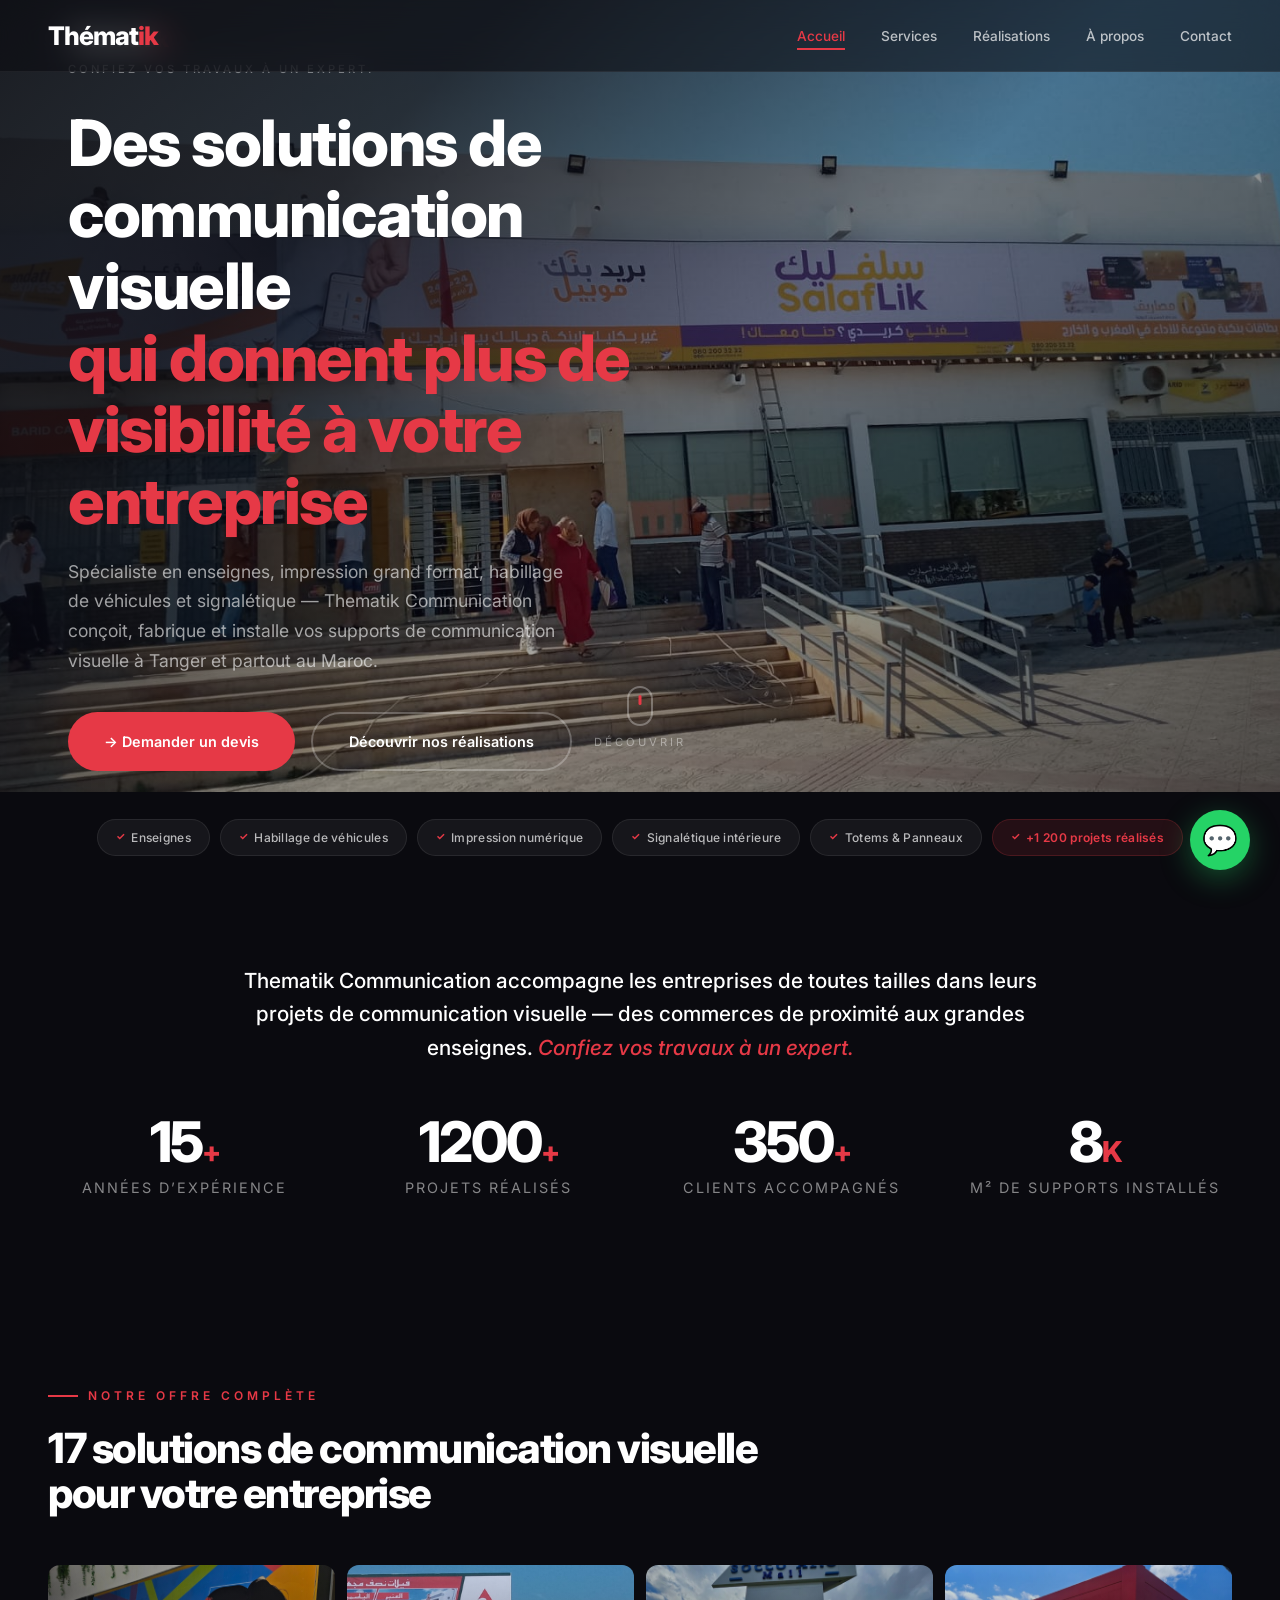
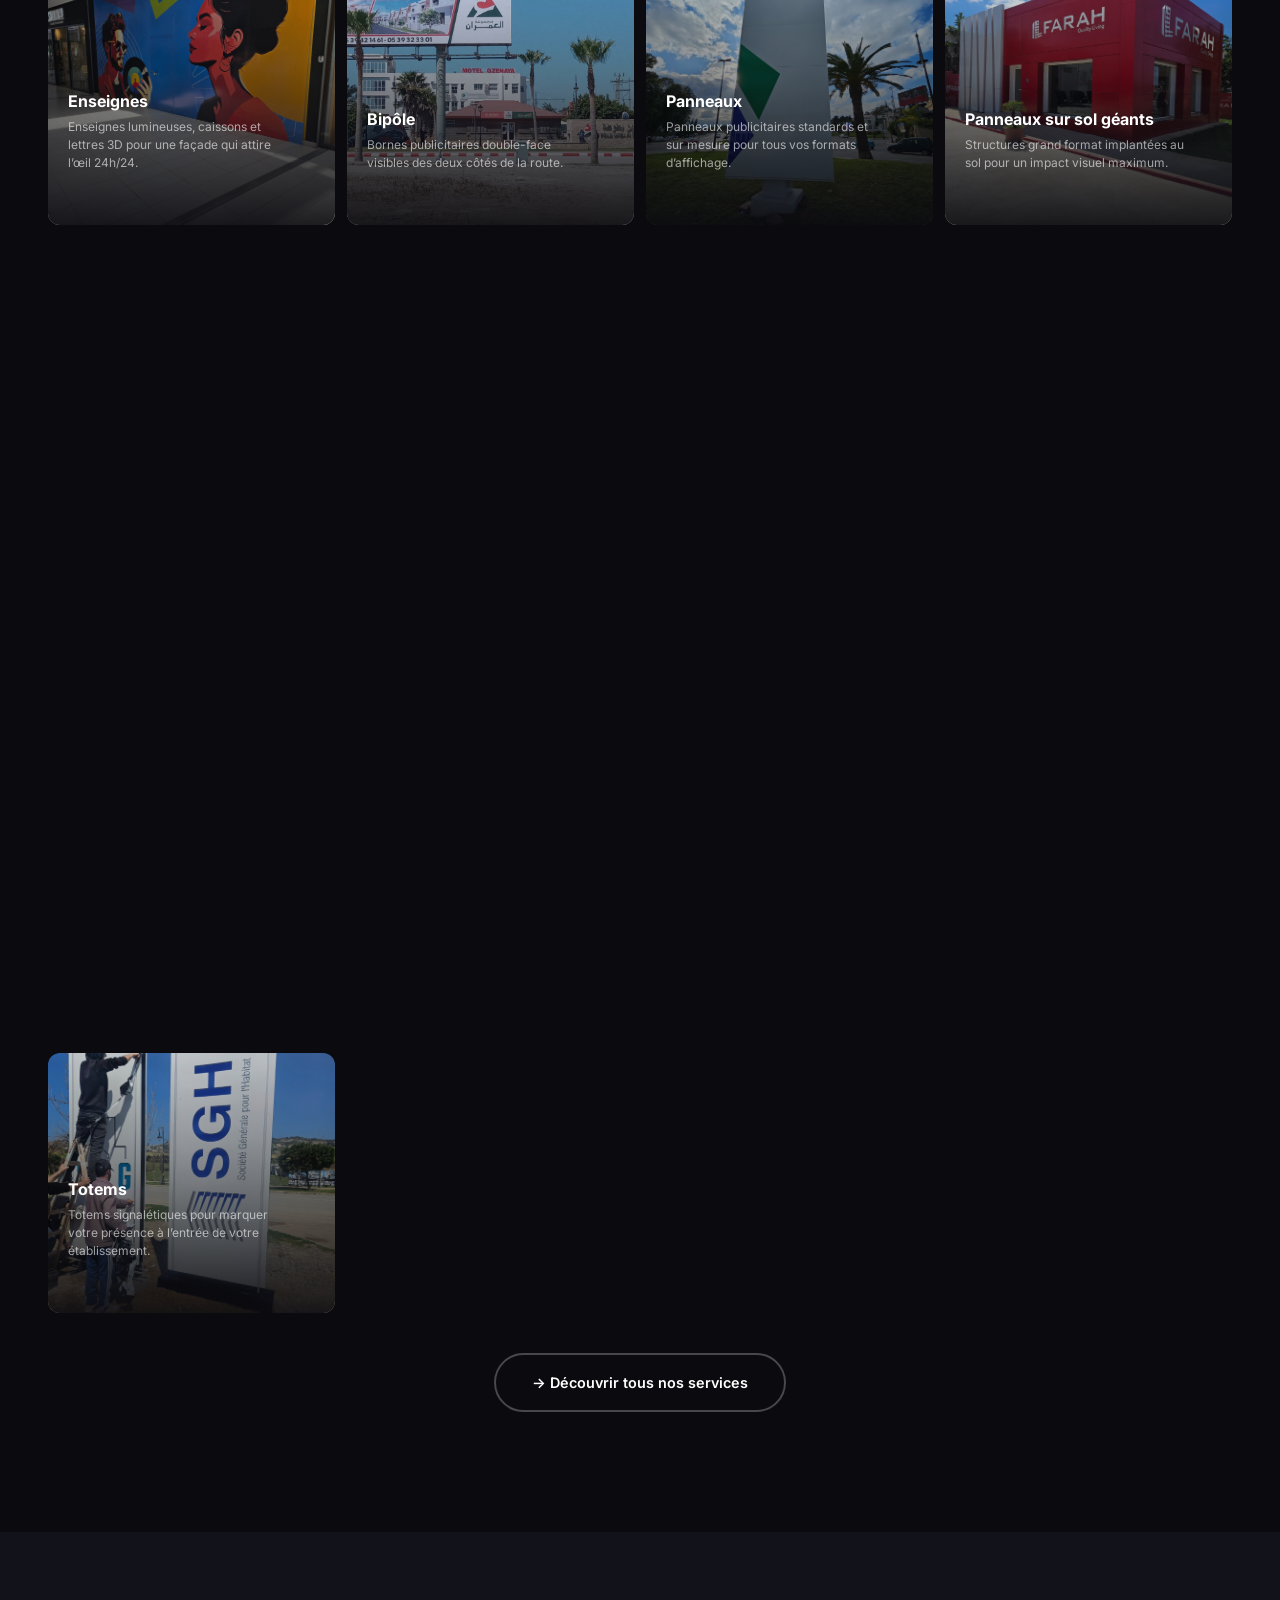
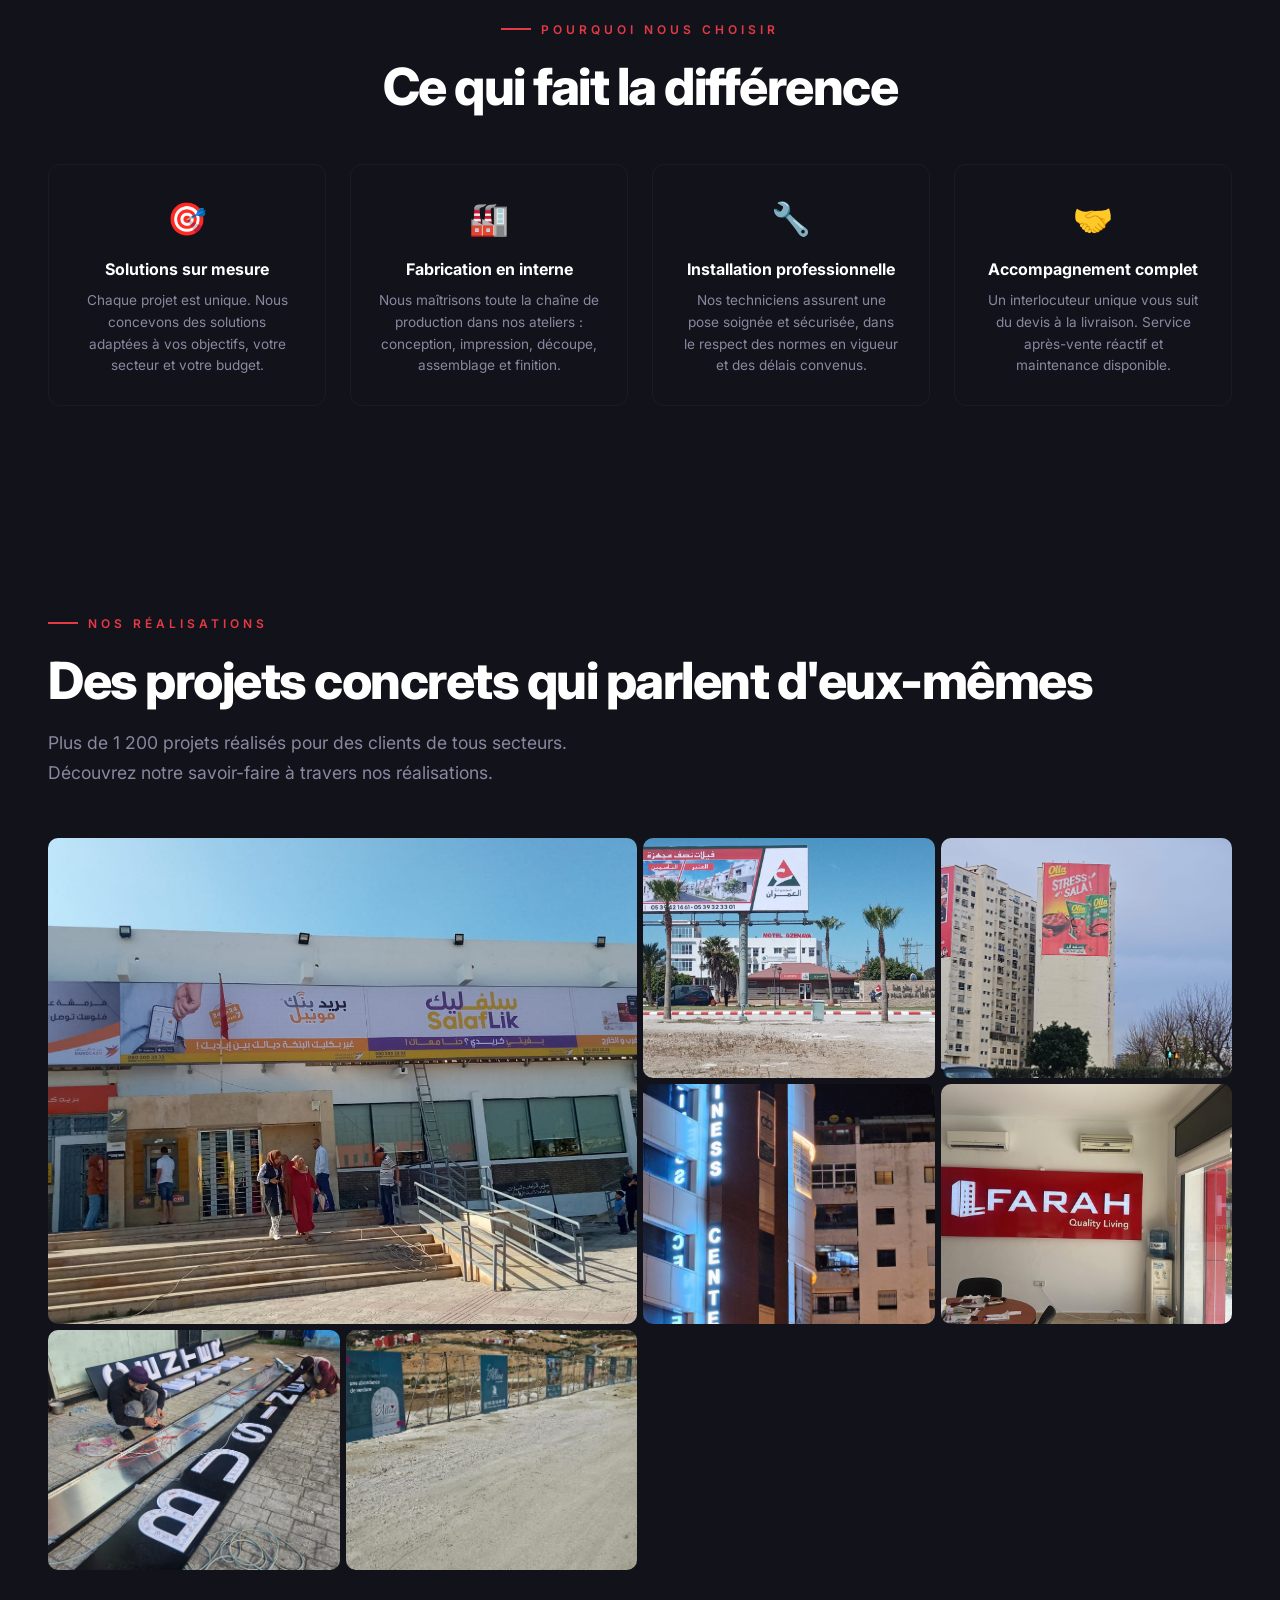
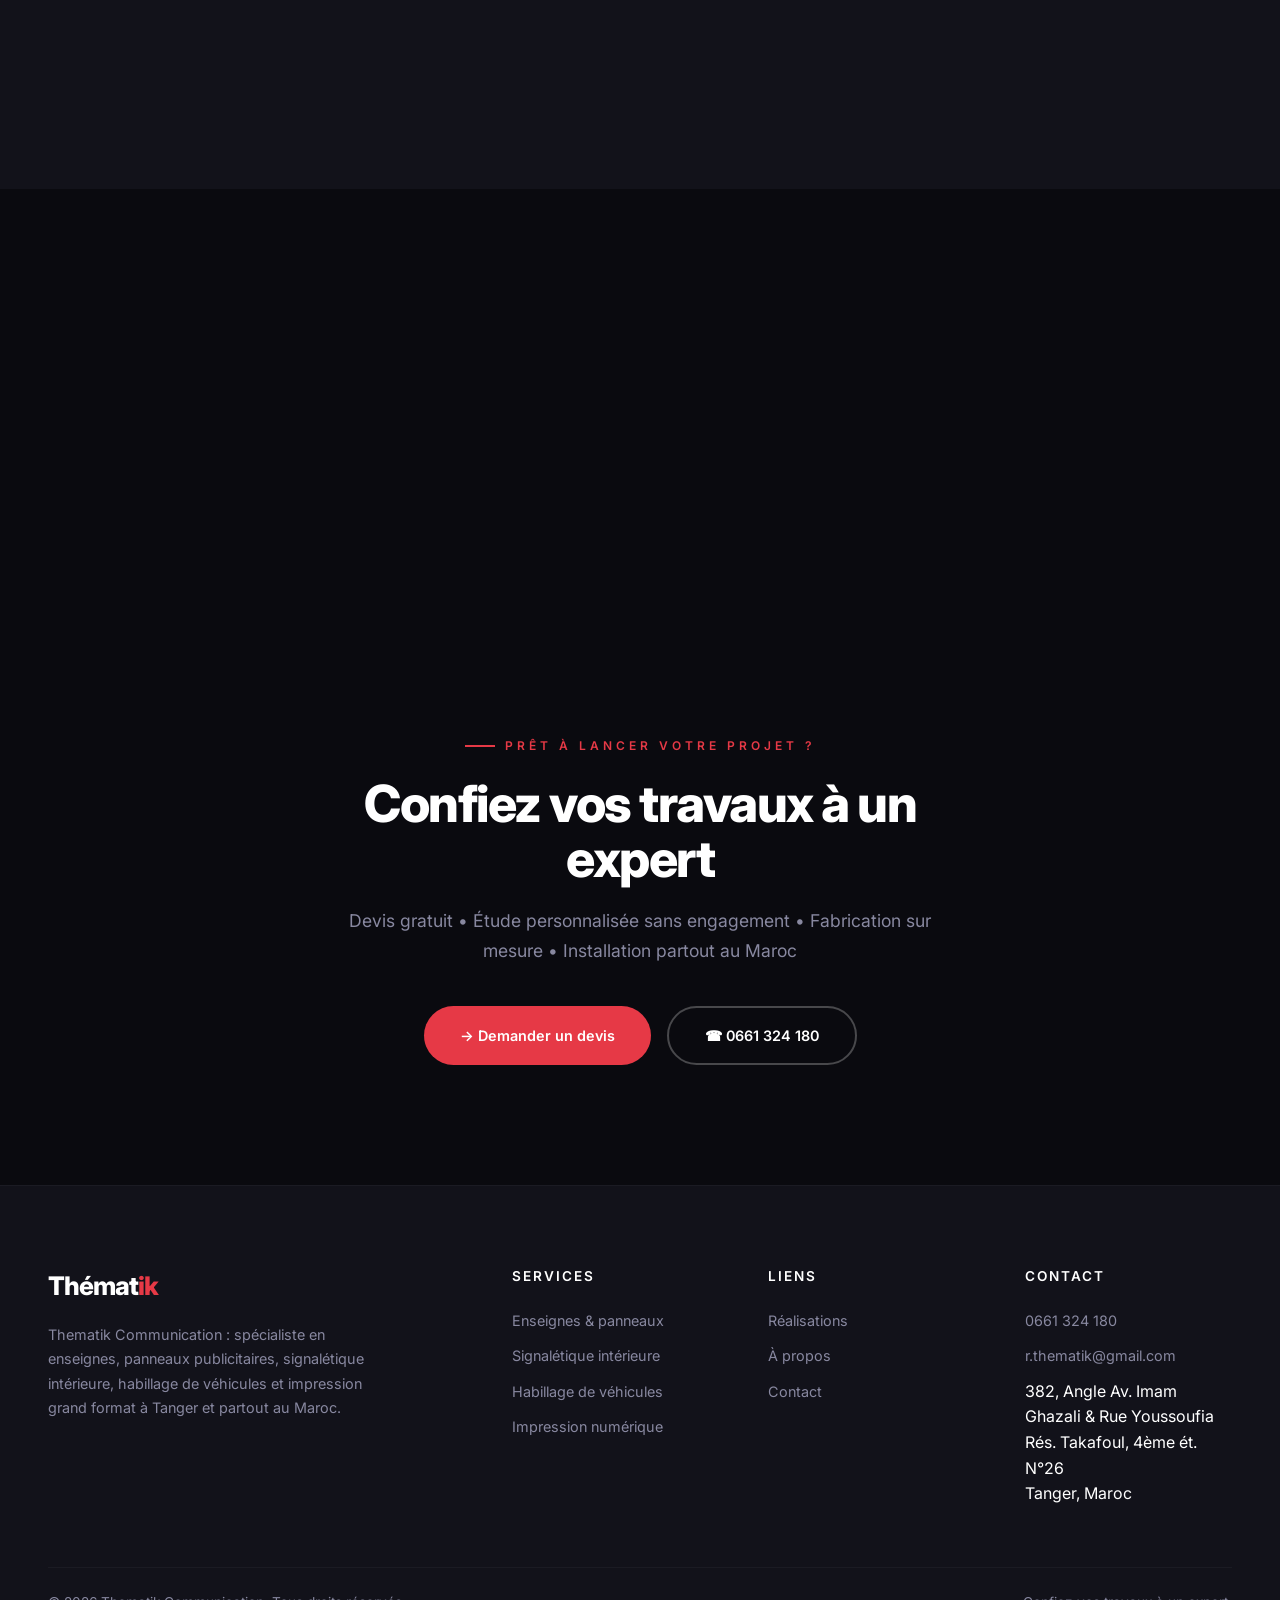
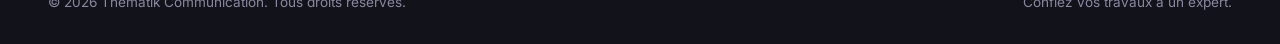
==== commit d9bf6da9: "Data generation scripts + content updates" ====
--- a/index.html
+++ b/index.html
@@ -124,7 +124,7 @@
       <div class="service-mini-grid">
 
         <div class="service-mini-card reveal">
-          <img class="service-card-img" src="" alt="" loading="lazy" />
+          <img class="service-card-img" src="" alt="" loading="lazy" data-category="enseignes" />
           <div class="mini-overlay"></div>
           <div class="mini-body">
             <h3>Enseignes</h3>
@@ -134,7 +134,7 @@
         </div>
 
         <div class="service-mini-card reveal delay-1">
-          <img class="service-card-img" src="" alt="" loading="lazy" />
+          <img class="service-card-img" src="" alt="" loading="lazy" data-category="bipole" />
           <div class="mini-overlay"></div>
           <div class="mini-body">
             <h3>Bipôle</h3>
@@ -144,7 +144,7 @@
         </div>
 
         <div class="service-mini-card reveal delay-2">
-          <img class="service-card-img" src="" alt="" loading="lazy" />
+          <img class="service-card-img" src="" alt="" loading="lazy" data-category="panneaux" />
           <div class="mini-overlay"></div>
           <div class="mini-body">
             <h3>Panneaux</h3>
@@ -154,7 +154,7 @@
         </div>
 
         <div class="service-mini-card reveal delay-3">
-          <img class="service-card-img" src="" alt="" loading="lazy" />
+          <img class="service-card-img" src="" alt="" loading="lazy" data-category="panneaux-sol-geants" />
           <div class="mini-overlay"></div>
           <div class="mini-body">
             <h3>Panneaux sur sol g&eacute;ants</h3>
@@ -164,7 +164,7 @@
         </div>
 
         <div class="service-mini-card reveal delay-4">
-          <img class="service-card-img" src="" alt="" loading="lazy" />
+          <img class="service-card-img" src="" alt="" loading="lazy" data-category="panneaux-chantier" />
           <div class="mini-overlay"></div>
           <div class="mini-body">
             <h3>Panneaux de chantier</h3>
@@ -174,7 +174,7 @@
         </div>
 
         <div class="service-mini-card reveal delay-5">
-          <img class="service-card-img" src="" alt="" loading="lazy" />
+          <img class="service-card-img" src="" alt="" loading="lazy" data-category="panneaux-toiture" />
           <div class="mini-overlay"></div>
           <div class="mini-body">
             <h3>Panneaux sur toiture</h3>
@@ -184,7 +184,7 @@
         </div>
 
         <div class="service-mini-card reveal">
-          <img class="service-card-img" src="" alt="" loading="lazy" />
+          <img class="service-card-img" src="" alt="" loading="lazy" data-category="signaletique-interieure" />
           <div class="mini-overlay"></div>
           <div class="mini-body">
             <h3>Signal&eacute;tique int&eacute;rieure</h3>
@@ -194,7 +194,7 @@
         </div>
 
         <div class="service-mini-card reveal delay-1">
-          <img class="service-card-img" src="" alt="" loading="lazy" />
+          <img class="service-card-img" src="" alt="" loading="lazy" data-category="presentoirs" />
           <div class="mini-overlay"></div>
           <div class="mini-body">
             <h3>Pr&eacute;sentoirs</h3>
@@ -204,7 +204,7 @@
         </div>
 
         <div class="service-mini-card reveal delay-2">
-          <img class="service-card-img" src="" alt="" loading="lazy" />
+          <img class="service-card-img" src="" alt="" loading="lazy" data-category="palissades" />
           <div class="mini-overlay"></div>
           <div class="mini-body">
             <h3>Palissades</h3>
@@ -214,7 +214,7 @@
         </div>
 
         <div class="service-mini-card reveal delay-3">
-          <img class="service-card-img" src="" alt="" loading="lazy" />
+          <img class="service-card-img" src="" alt="" loading="lazy" data-category="identite-visuelle" />
           <div class="mini-overlay"></div>
           <div class="mini-body">
             <h3>Identit&eacute; visuelle des entreprises</h3>
@@ -224,7 +224,7 @@
         </div>
 
         <div class="service-mini-card reveal delay-4">
-          <img class="service-card-img" src="" alt="" loading="lazy" />
+          <img class="service-card-img" src="" alt="" loading="lazy" data-category="habillage-vehicules" />
           <div class="mini-overlay"></div>
           <div class="mini-body">
             <h3>Habillage de v&eacute;hicules</h3>
@@ -234,7 +234,7 @@
         </div>
 
         <div class="service-mini-card reveal delay-5">
-          <img class="service-card-img" src="" alt="" loading="lazy" />
+          <img class="service-card-img" src="" alt="" loading="lazy" data-category="bureau-vente" />
           <div class="mini-overlay"></div>
           <div class="mini-body">
             <h3>Bureau de vente</h3>
@@ -244,7 +244,7 @@
         </div>
 
         <div class="service-mini-card reveal">
-          <img class="service-card-img" src="" alt="" loading="lazy" />
+          <img class="service-card-img" src="" alt="" loading="lazy" data-category="habillage-magasins" />
           <div class="mini-overlay"></div>
           <div class="mini-body">
             <h3>Habillage de magasins</h3>
@@ -254,7 +254,7 @@
         </div>
 
         <div class="service-mini-card reveal delay-1">
-          <img class="service-card-img" src="" alt="" loading="lazy" />
+          <img class="service-card-img" src="" alt="" loading="lazy" data-category="impression-numerique" />
           <div class="mini-overlay"></div>
           <div class="mini-body">
             <h3>Impression num&eacute;rique</h3>
@@ -264,7 +264,7 @@
         </div>
 
         <div class="service-mini-card reveal delay-2">
-          <img class="service-card-img" src="" alt="" loading="lazy" />
+          <img class="service-card-img" src="" alt="" loading="lazy" data-category="panneaux-affichage" />
           <div class="mini-overlay"></div>
           <div class="mini-body">
             <h3>Panneaux d&rsquo;affichage</h3>
@@ -274,7 +274,7 @@
         </div>
 
         <div class="service-mini-card reveal delay-3">
-          <img class="service-card-img" src="" alt="" loading="lazy" />
+          <img class="service-card-img" src="" alt="" loading="lazy" data-category="stands" />
           <div class="mini-overlay"></div>
           <div class="mini-body">
             <h3>Stands</h3>
@@ -284,7 +284,7 @@
         </div>
 
         <div class="service-mini-card reveal delay-4">
-          <img class="service-card-img" src="" alt="" loading="lazy" />
+          <img class="service-card-img" src="" alt="" loading="lazy" data-category="totems" />
           <div class="mini-overlay"></div>
           <div class="mini-body">
             <h3>Totems</h3>
@@ -428,6 +428,7 @@
 
   <a href="https://wa.me/212661324180" class="whatsapp-float" target="_blank" rel="noopener" aria-label="WhatsApp">&#x1F4AC;</a>
 
+  <script src="js/data.js"></script>
   <script src="js/main.js"></script>
 </body>
 </html>
--- a/css/styles.css
+++ b/css/styles.css
@@ -657,6 +657,62 @@
   box-shadow: 0 8px 30px rgba(230,57,70,0.3);
 }
 
+/* --- CATEGORY HERO (filtered view) --- */
+.category-hero {
+  position: relative;
+  width: 100%;
+  height: 360px;
+  border-radius: 16px;
+  overflow: hidden;
+  margin-bottom: 32px;
+}
+.category-hero-bg {
+  position: relative;
+  width: 100%;
+  height: 100%;
+}
+.category-hero-img {
+  width: 100%;
+  height: 100%;
+  object-fit: cover;
+  display: block;
+}
+.category-hero-overlay {
+  position: absolute;
+  inset: 0;
+  background: linear-gradient(135deg, rgba(0,0,0,0.82) 0%, rgba(0,0,0,0.15) 60%, transparent 100%);
+  display: flex;
+  flex-direction: column;
+  justify-content: flex-end;
+  padding: 40px;
+}
+.category-hero-label {
+  font-size: 0.7rem;
+  font-weight: 600;
+  letter-spacing: 3px;
+  text-transform: uppercase;
+  color: var(--accent);
+  margin-bottom: 8px;
+}
+.category-hero-title {
+  font-size: 2.4rem;
+  font-weight: 800;
+  color: var(--white);
+  margin: 0 0 6px;
+}
+.category-hero-desc {
+  font-size: 1rem;
+  color: rgba(255,255,255,0.7);
+  margin: 0;
+  max-width: 500px;
+}
+@media (max-width: 768px) {
+  .category-hero { height: 240px; }
+  .category-hero-overlay { padding: 24px; }
+  .category-hero-title { font-size: 1.6rem; }
+  .category-hero-desc { font-size: 0.85rem; }
+}
+
 .masonry {
   display: grid;
   grid-template-columns: repeat(3, 1fr);
@@ -668,10 +724,8 @@
   overflow: hidden;
   cursor: pointer;
   transition: all 0.5s var(--ease-out);
-  aspect-ratio: auto;
-}
-.masonry-item.tall { grid-row: span 2; }
-.masonry-item.wide { grid-column: span 2; }
+  aspect-ratio: 4 / 3;
+}
 .masonry-item img {
   width: 100%; height: 100%;
   object-fit: cover;
@@ -1167,8 +1221,6 @@
   .trust-band { padding: 20px 0; }
   .trust-badge { font-size: 0.7rem; padding: 6px 14px; }
   .masonry { grid-template-columns: 1fr 1fr; }
-  .masonry-item.tall { grid-row: span 1; }
-  .masonry-item.wide { grid-column: span 1; }
   .about-grid { grid-template-columns: 1fr; gap: 30px; }
   .contact-grid { grid-template-columns: 1fr; gap: 40px; }
   .contact-form { padding: 28px; }
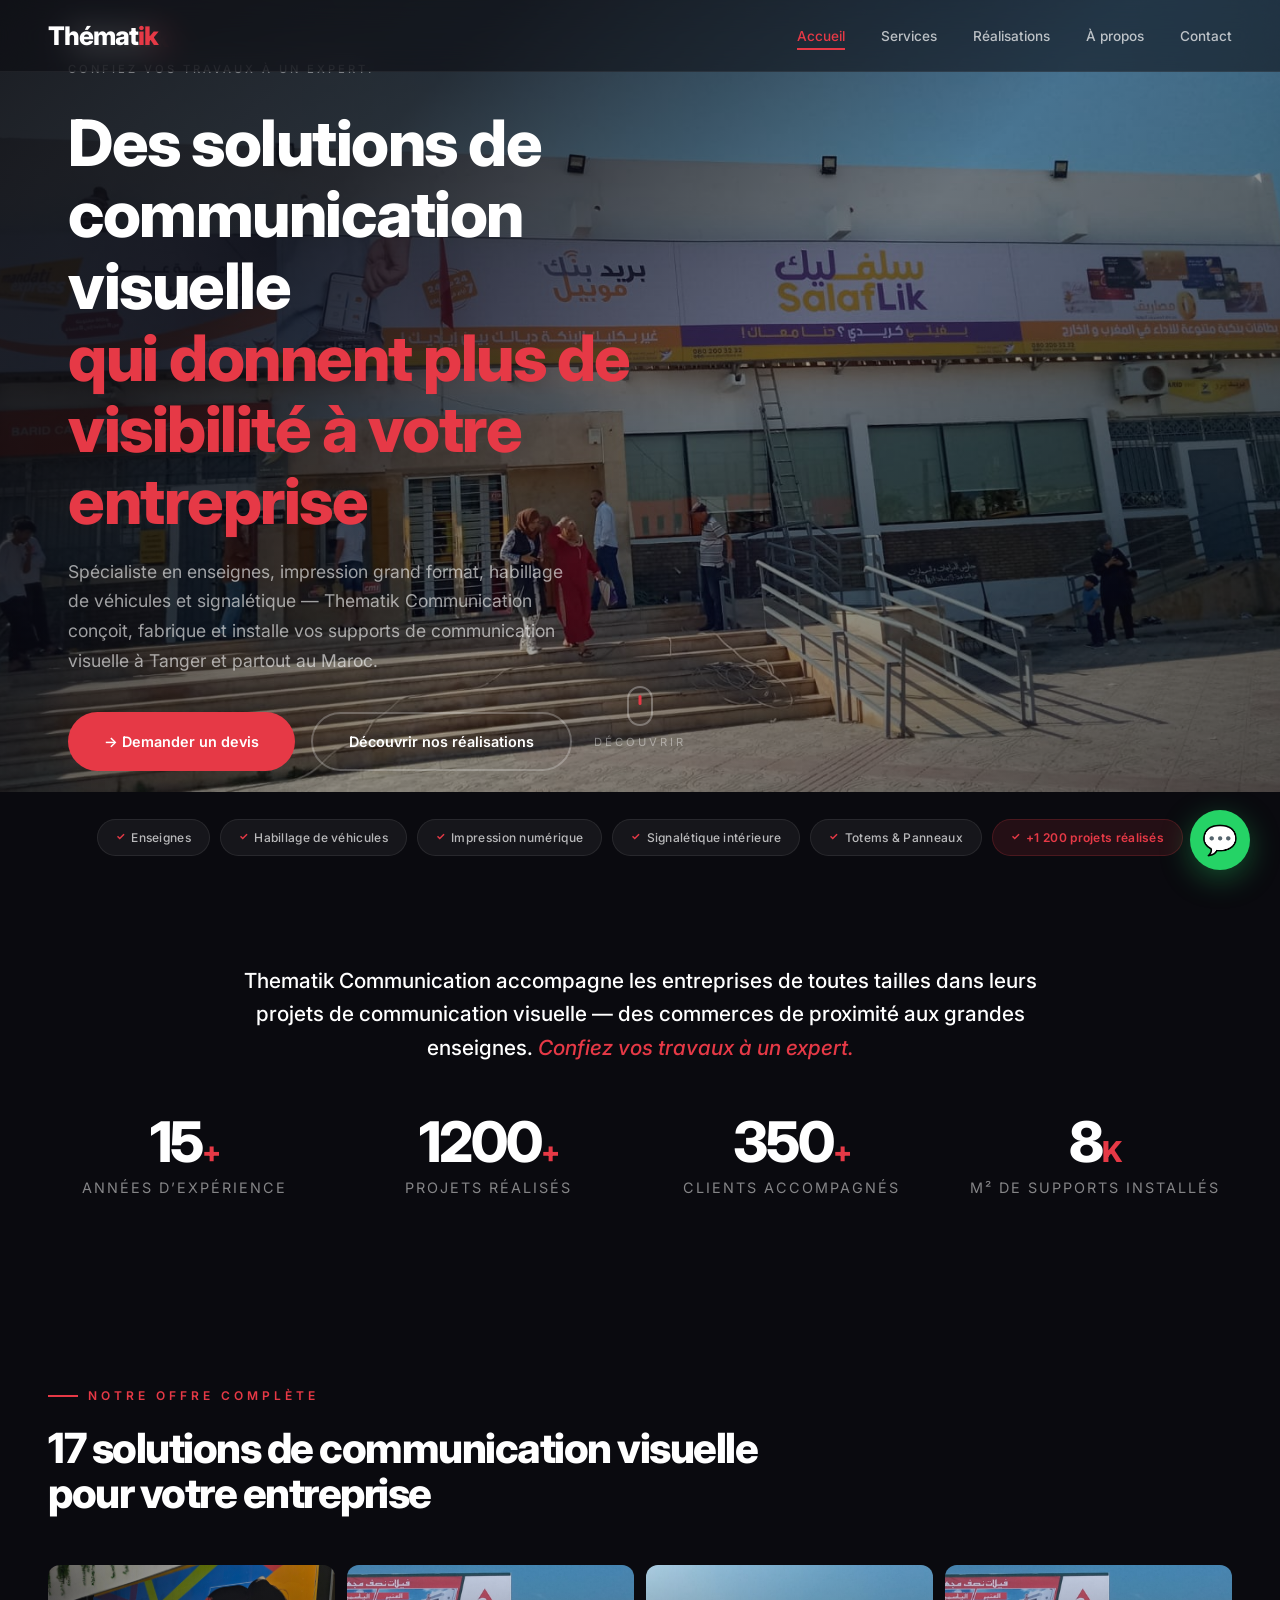
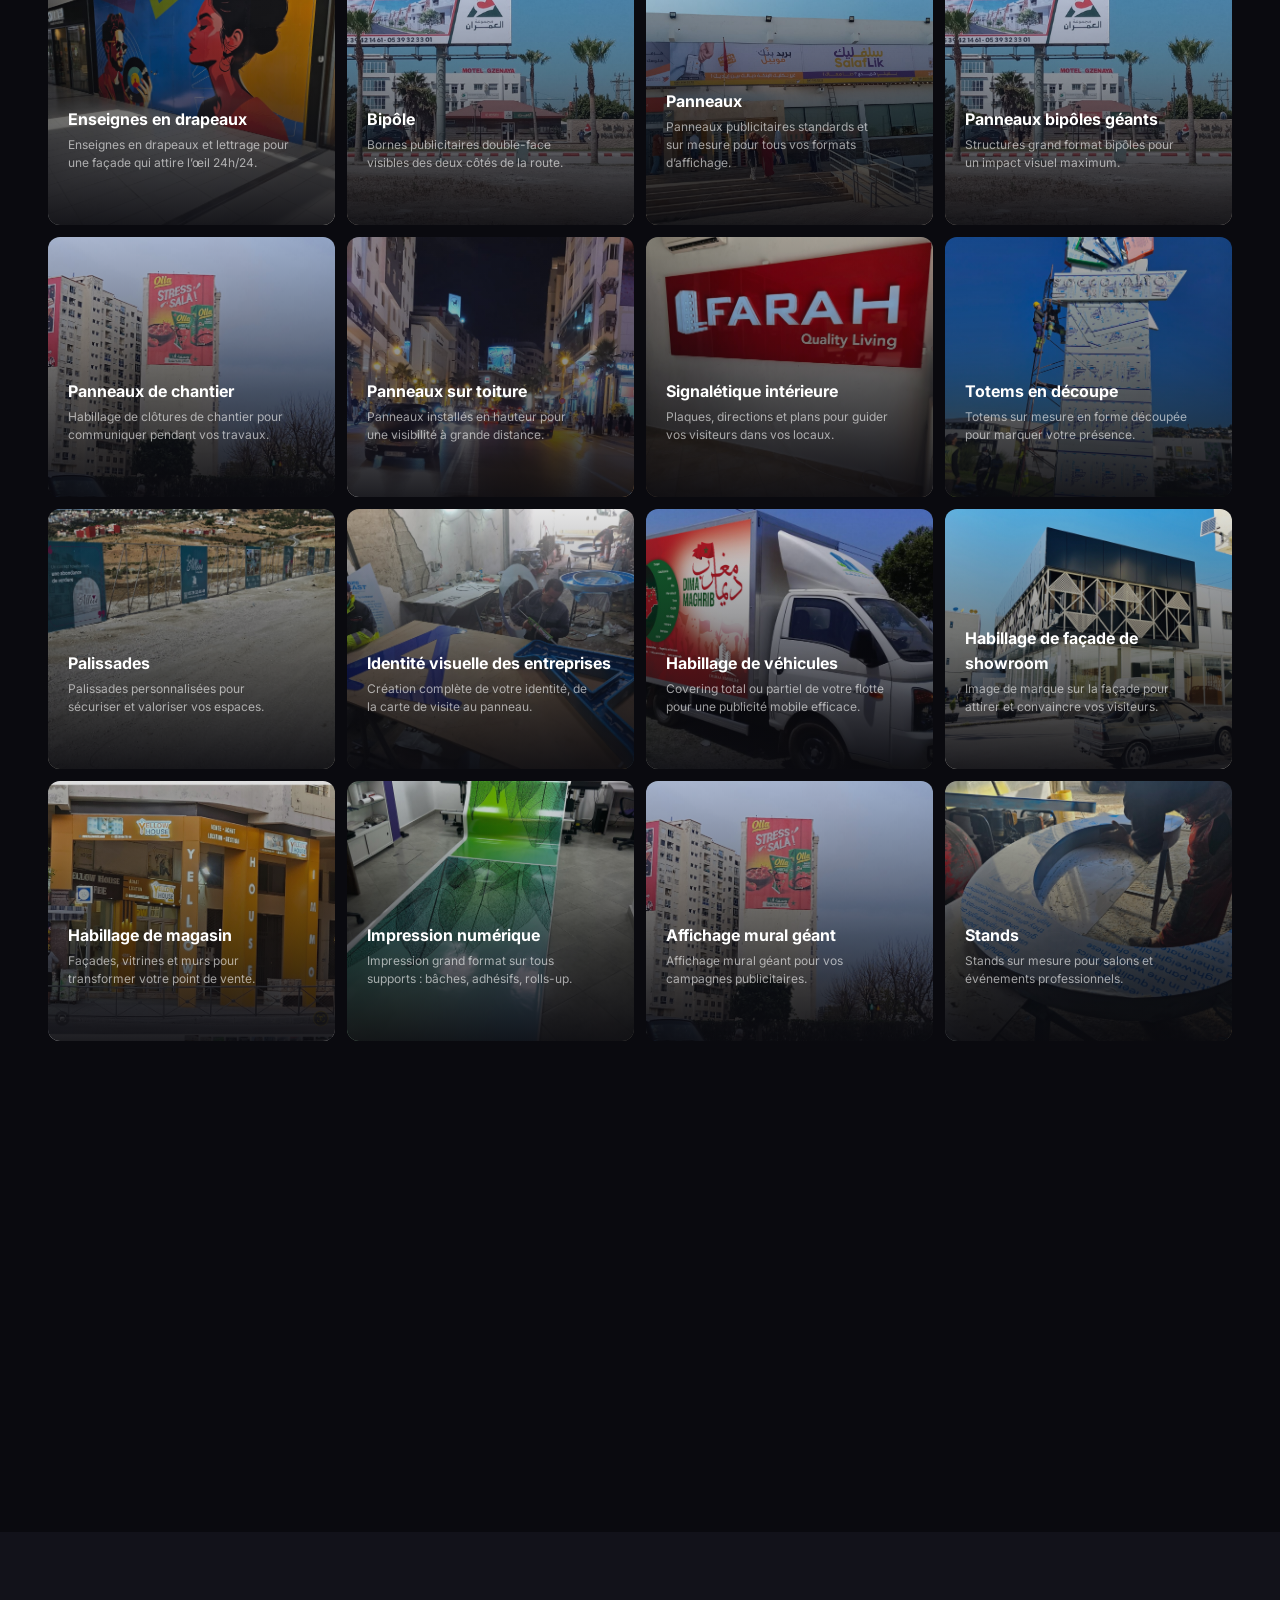
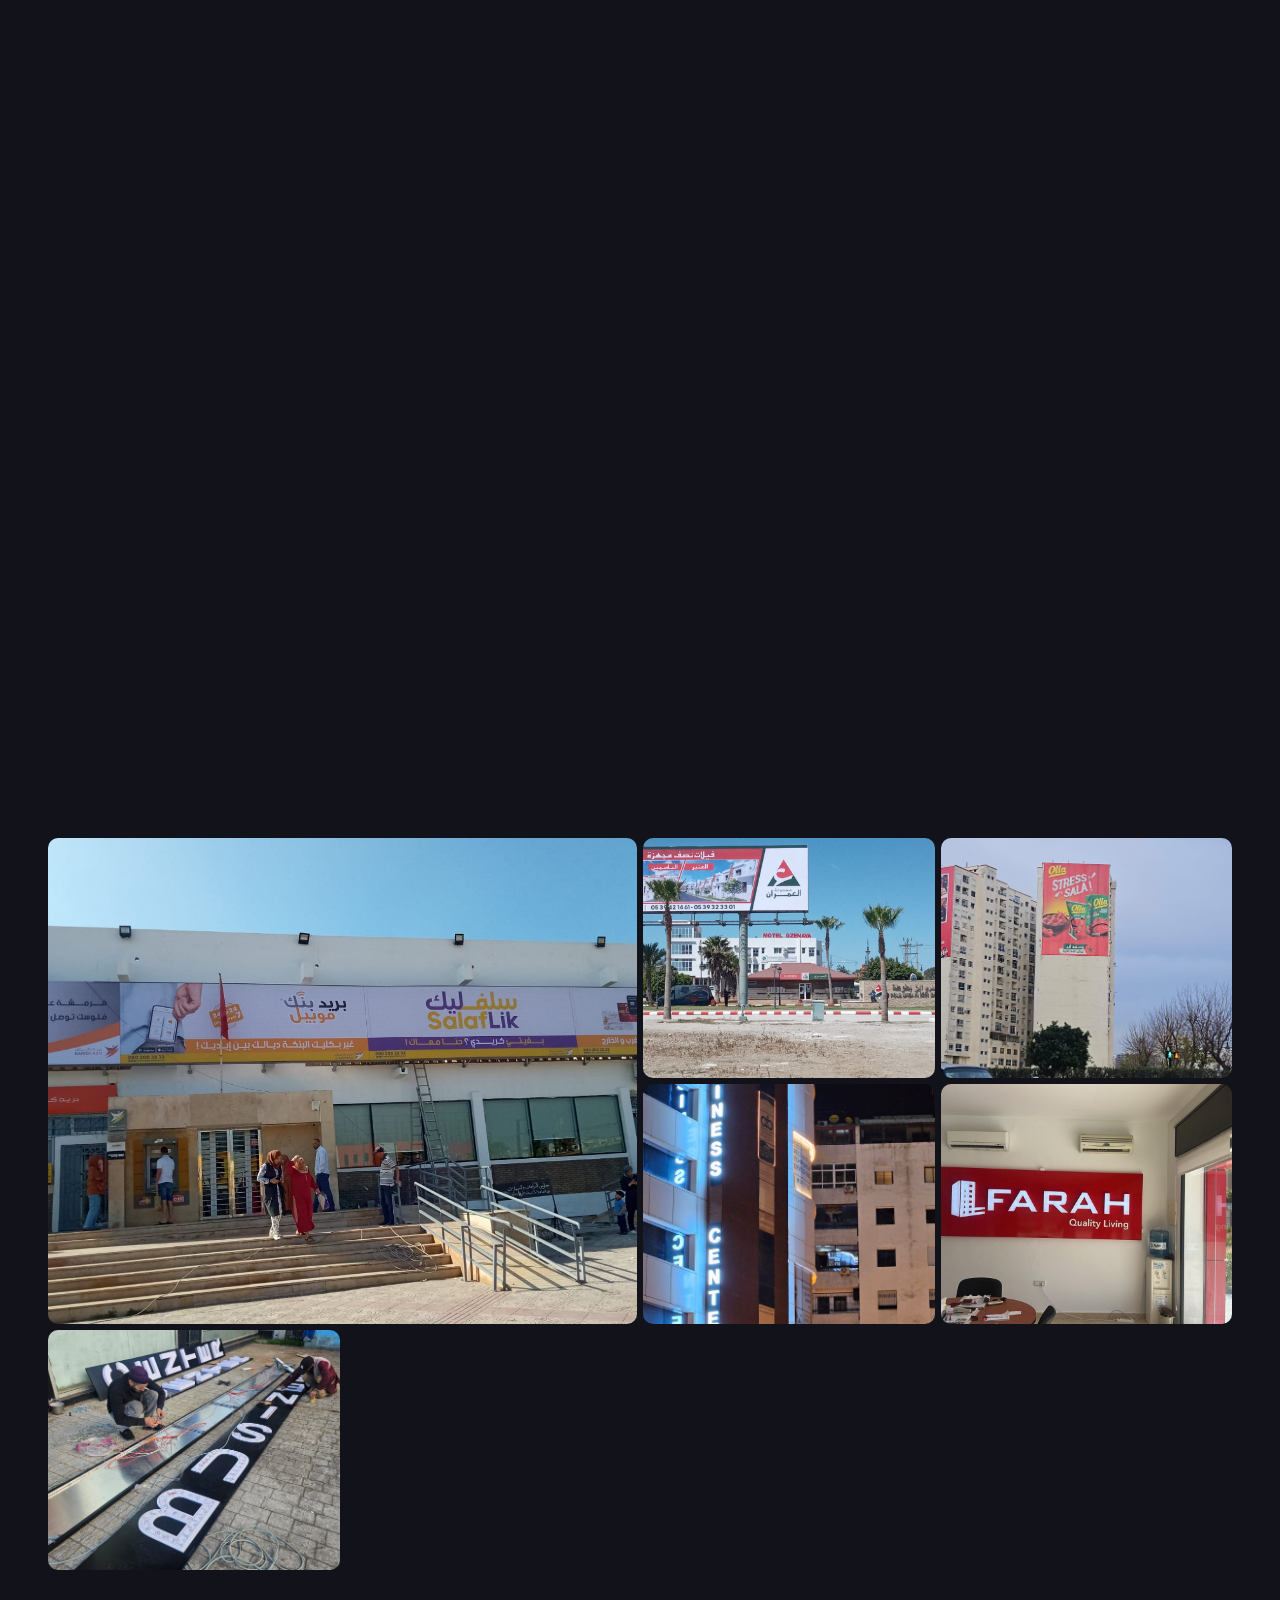
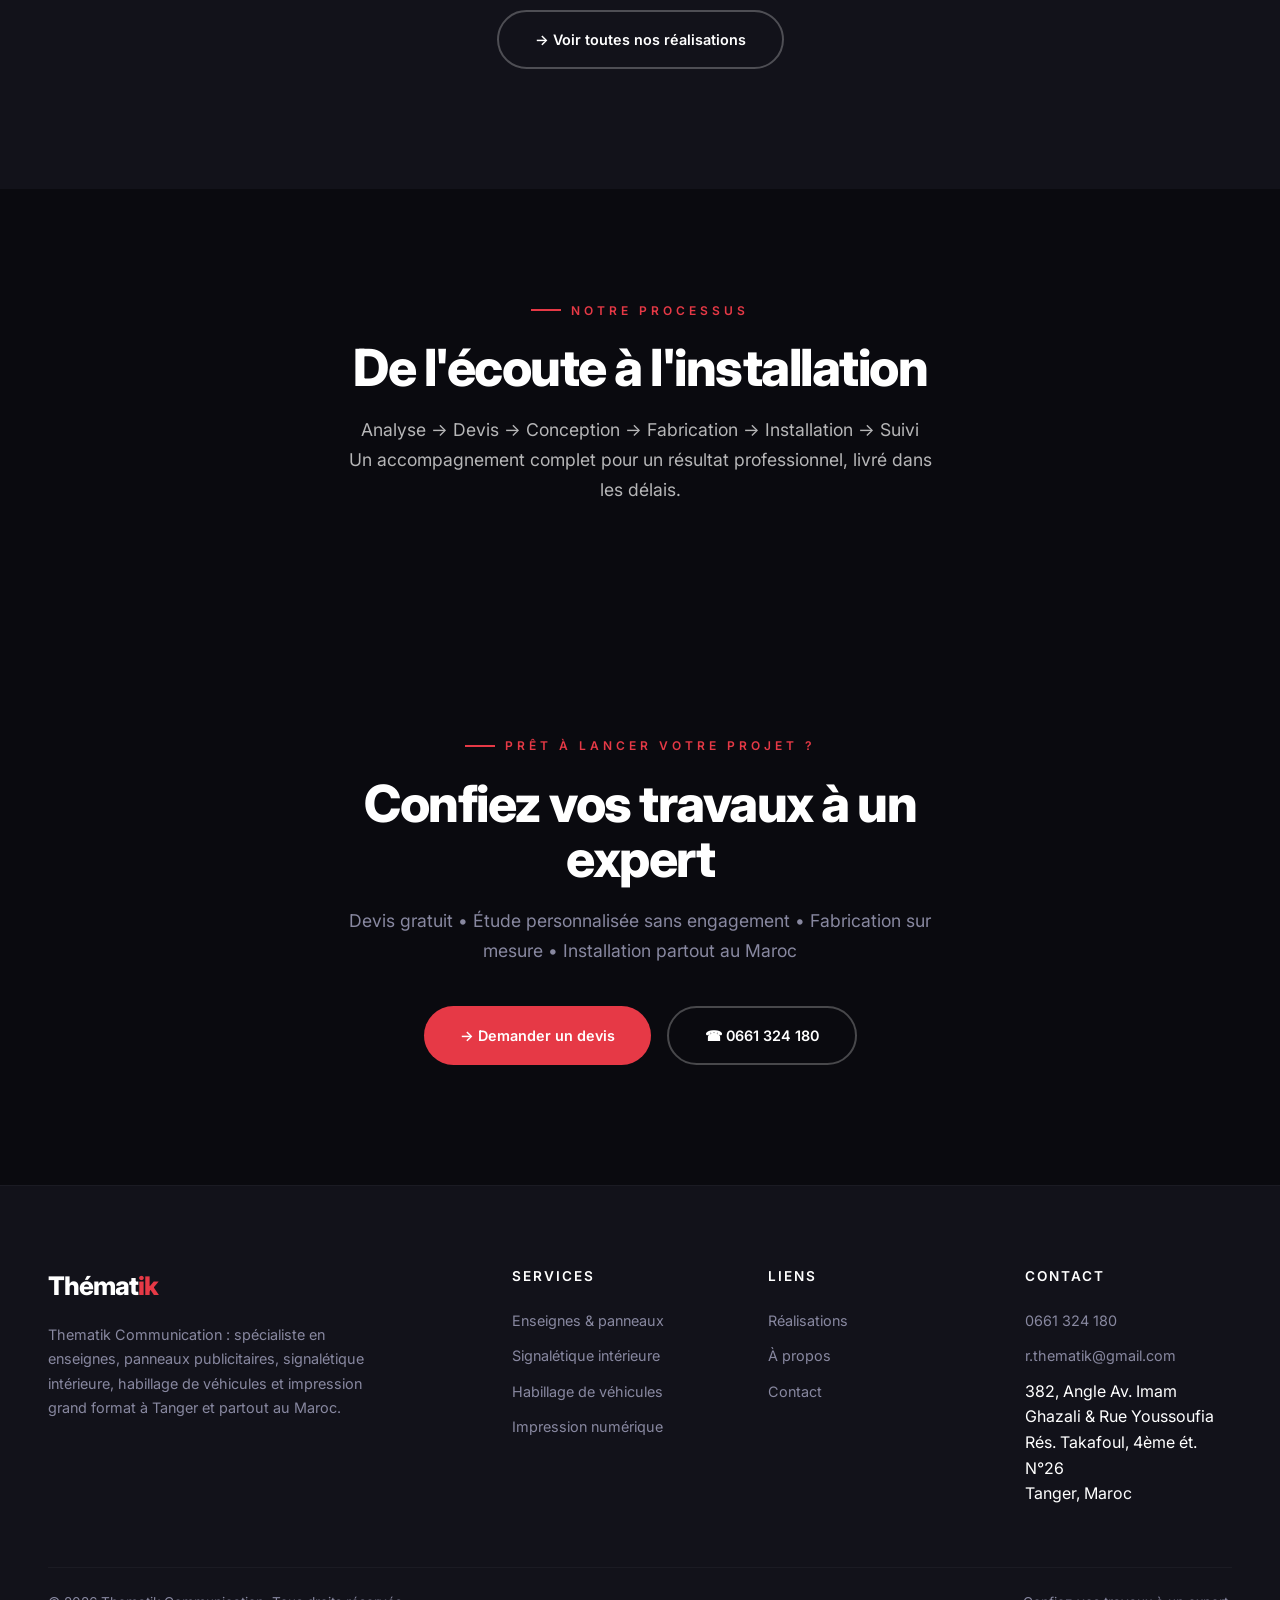
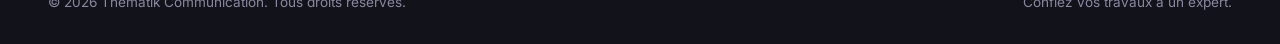
==== commit e7c69645: "Update Services section: rename 7 categories, update images, remove descriptions" ====
--- a/index.html
+++ b/index.html
@@ -127,8 +127,8 @@
           <img class="service-card-img" src="" alt="" loading="lazy" data-category="enseignes" />
           <div class="mini-overlay"></div>
           <div class="mini-body">
-            <h3>Enseignes</h3>
-            <p>Enseignes lumineuses, caissons et lettres 3D pour une façade qui attire l&rsquo;œil 24h/24.</p>
+            <h3>Enseignes en drapeaux</h3>
+            <p>Enseignes en drapeaux et lettrage pour une façade qui attire l&rsquo;œil 24h/24.</p>
             <a href="services.html" class="mini-link">En savoir plus &rarr;</a>
           </div>
         </div>
@@ -157,8 +157,8 @@
           <img class="service-card-img" src="" alt="" loading="lazy" data-category="panneaux-sol-geants" />
           <div class="mini-overlay"></div>
           <div class="mini-body">
-            <h3>Panneaux sur sol g&eacute;ants</h3>
-            <p>Structures grand format implant&eacute;es au sol pour un impact visuel maximum.</p>
+            <h3>Panneaux bipôles g&eacute;ants</h3>
+            <p>Structures grand format bipôles pour un impact visuel maximum.</p>
             <a href="services.html" class="mini-link">En savoir plus &rarr;</a>
           </div>
         </div>
@@ -197,8 +197,8 @@
           <img class="service-card-img" src="" alt="" loading="lazy" data-category="presentoirs" />
           <div class="mini-overlay"></div>
           <div class="mini-body">
-            <h3>Pr&eacute;sentoirs</h3>
-            <p>Mobiliers sur mesure pour exposer vos produits dans les points de vente.</p>
+            <h3>Totems en d&eacute;coupe</h3>
+            <p>Totems sur mesure en forme découpée pour marquer votre présence.</p>
             <a href="services.html" class="mini-link">En savoir plus &rarr;</a>
           </div>
         </div>
@@ -237,8 +237,8 @@
           <img class="service-card-img" src="" alt="" loading="lazy" data-category="bureau-vente" />
           <div class="mini-overlay"></div>
           <div class="mini-body">
-            <h3>Bureau de vente</h3>
-            <p>Am&eacute;nagement cl&eacute; en main pour promoteurs et constructeurs.</p>
+            <h3>Habillage de façade de showroom</h3>
+            <p>Image de marque sur la façade pour attirer et convaincre vos visiteurs.</p>
             <a href="services.html" class="mini-link">En savoir plus &rarr;</a>
           </div>
         </div>
@@ -247,7 +247,7 @@
           <img class="service-card-img" src="" alt="" loading="lazy" data-category="habillage-magasins" />
           <div class="mini-overlay"></div>
           <div class="mini-body">
-            <h3>Habillage de magasins</h3>
+            <h3>Habillage de magasin</h3>
             <p>Fa&ccedil;ades, vitrines et murs pour transformer votre point de vente.</p>
             <a href="services.html" class="mini-link">En savoir plus &rarr;</a>
           </div>
@@ -267,8 +267,8 @@
           <img class="service-card-img" src="" alt="" loading="lazy" data-category="panneaux-affichage" />
           <div class="mini-overlay"></div>
           <div class="mini-body">
-            <h3>Panneaux d&rsquo;affichage</h3>
-            <p>Panneaux libres et r&eacute;glement&eacute;s pour vos campagnes publicitaires.</p>
+            <h3>Affichage mural g&eacute;ant</h3>
+            <p>Affichage mural géant pour vos campagnes publicitaires.</p>
             <a href="services.html" class="mini-link">En savoir plus &rarr;</a>
           </div>
         </div>
@@ -287,8 +287,8 @@
           <img class="service-card-img" src="" alt="" loading="lazy" data-category="totems" />
           <div class="mini-overlay"></div>
           <div class="mini-body">
-            <h3>Totems</h3>
-            <p>Totems signal&eacute;tiques pour marquer votre pr&eacute;sence &agrave; l&rsquo;entr&eacute;e de votre &eacute;tablissement.</p>
+            <h3>Totems g&eacute;ants</h3>
+            <p>Totems géants pour marquer votre pr&eacute;sence &agrave; l&rsquo;entr&eacute;e de votre &eacute;tablissement.</p>
             <a href="services.html" class="mini-link">En savoir plus &rarr;</a>
           </div>
         </div>
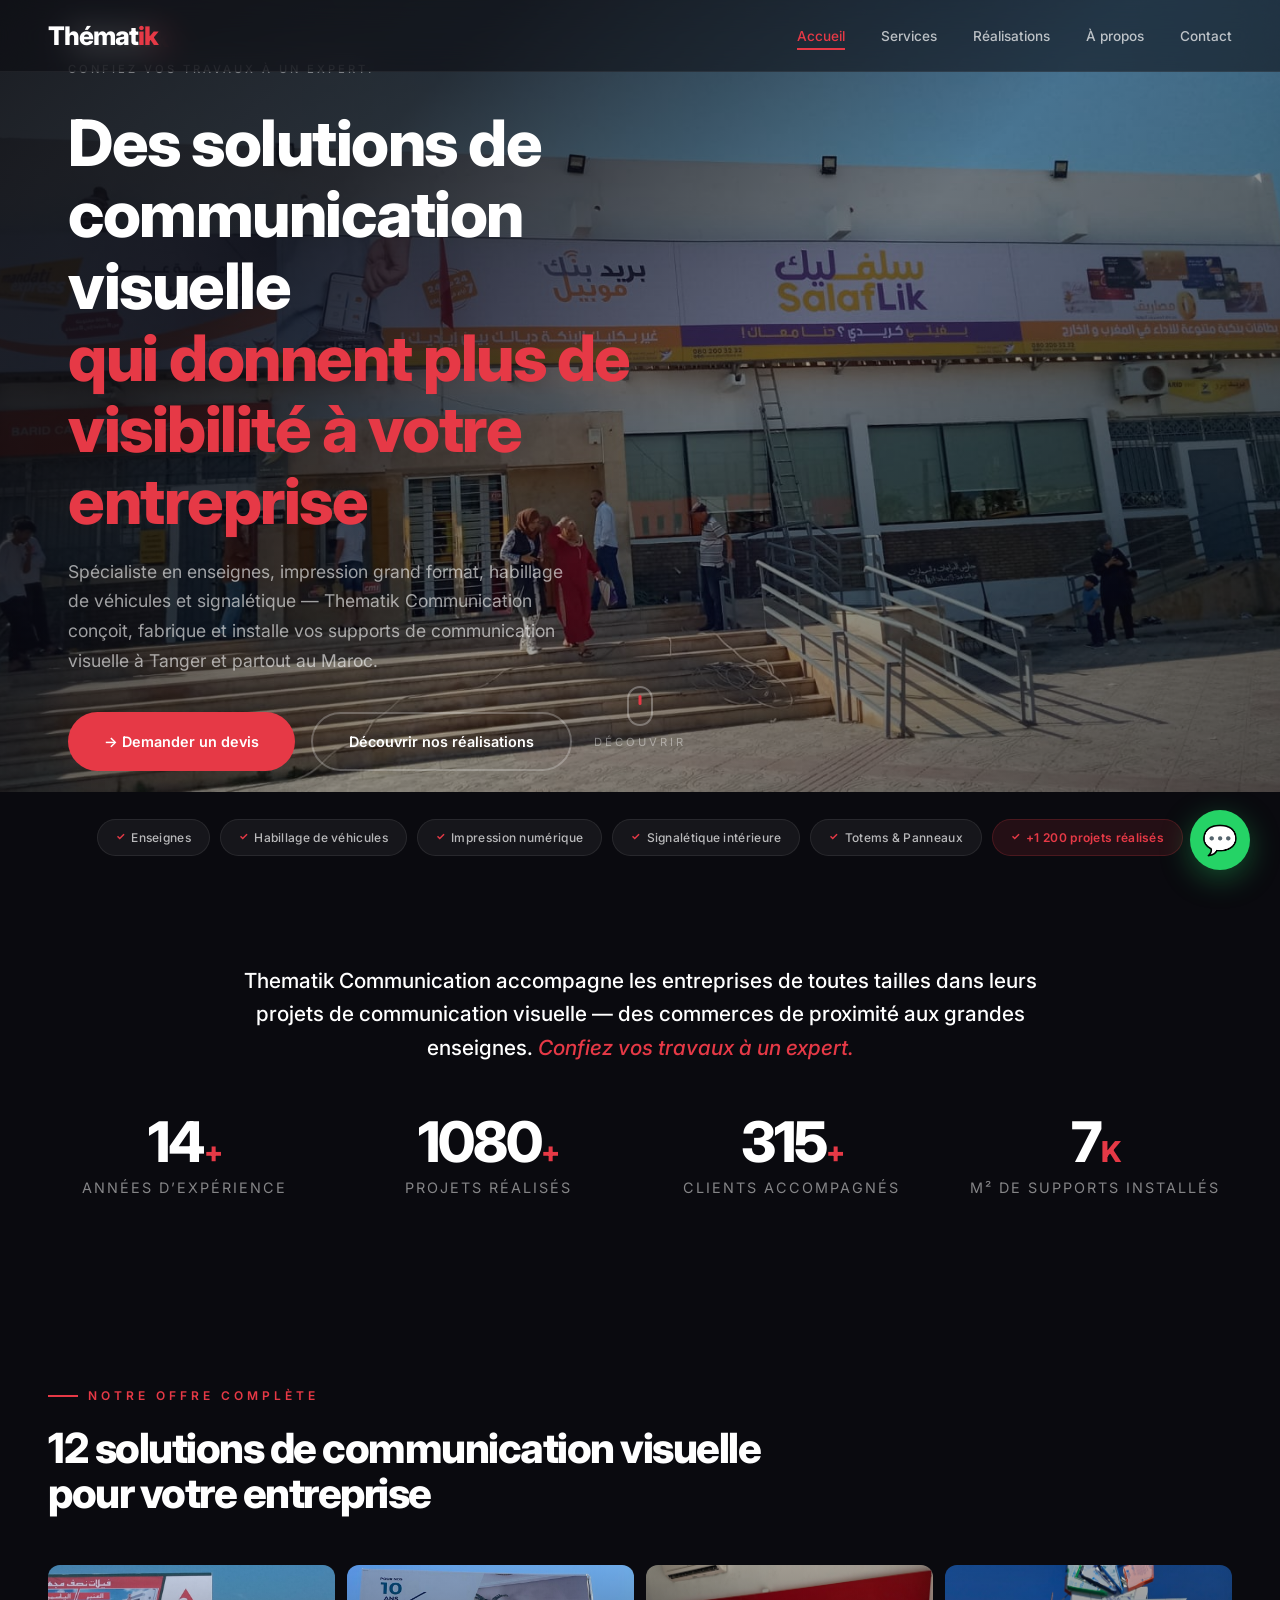
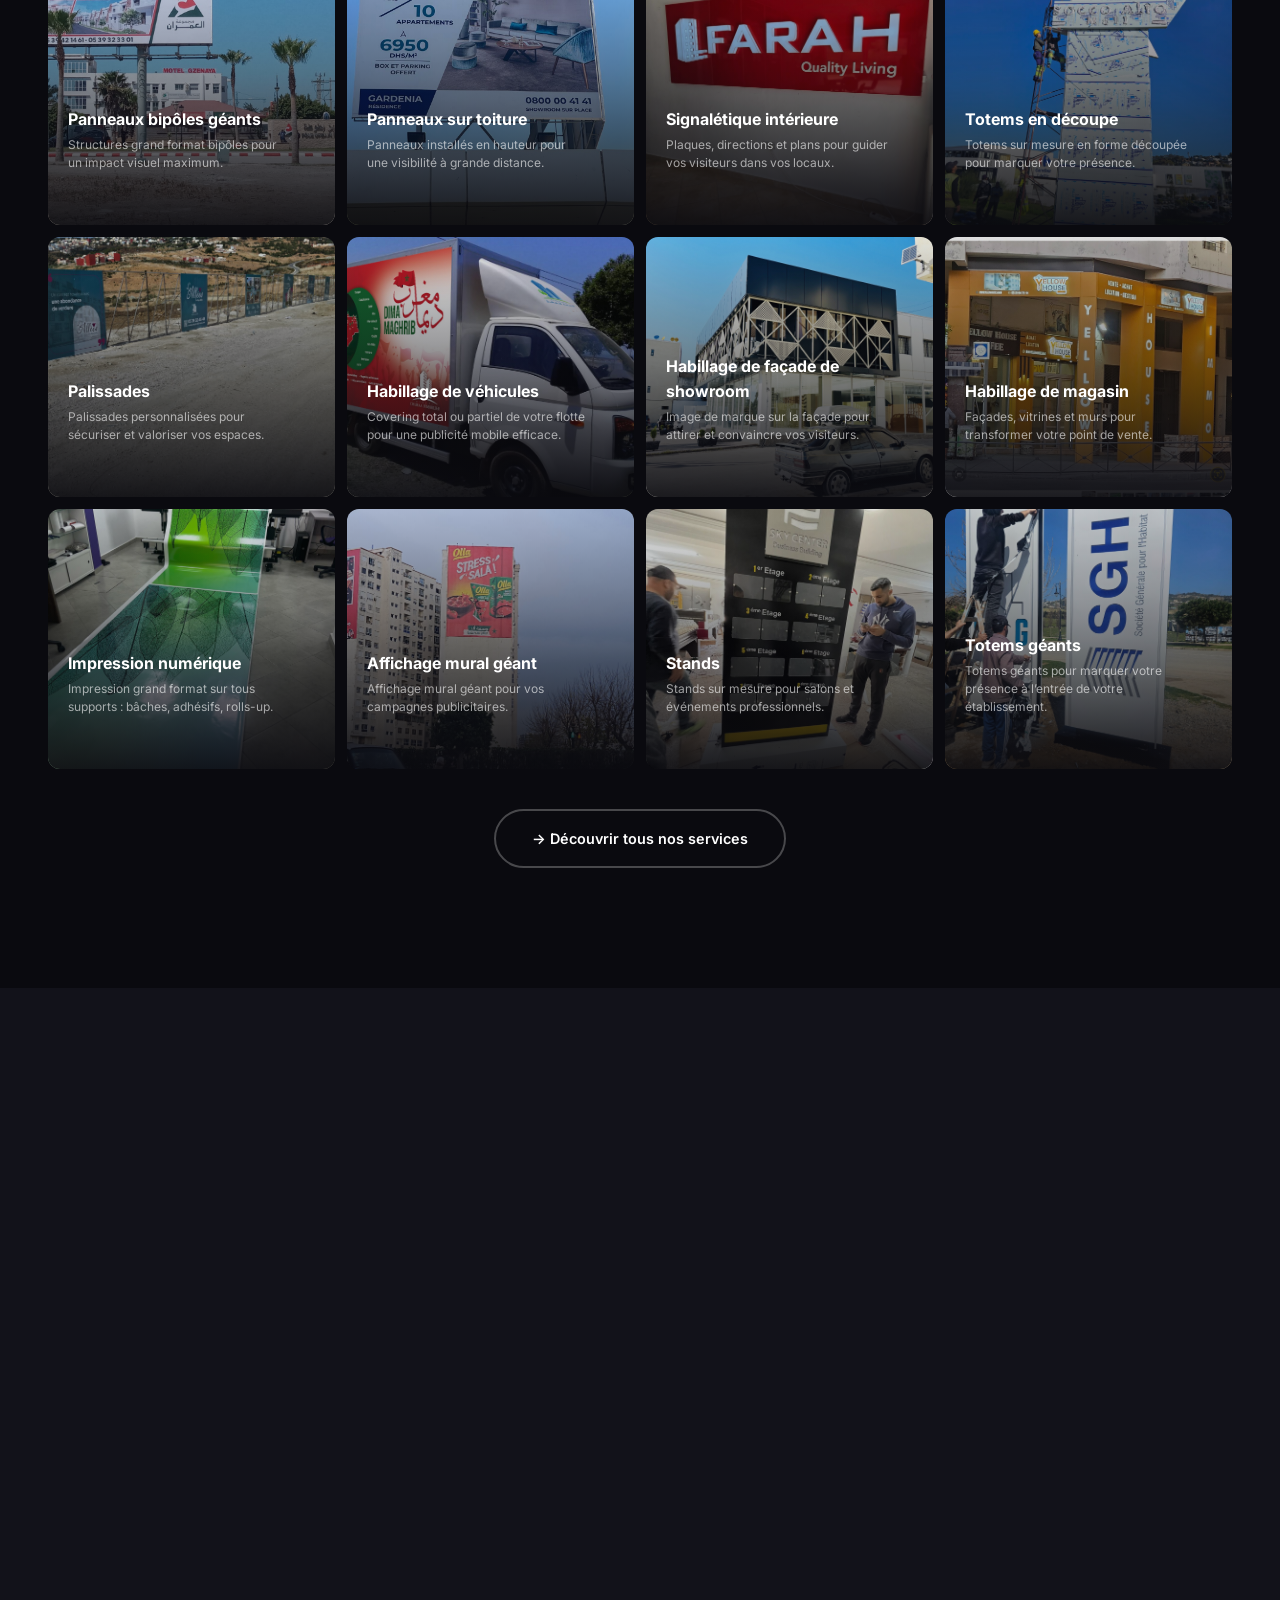
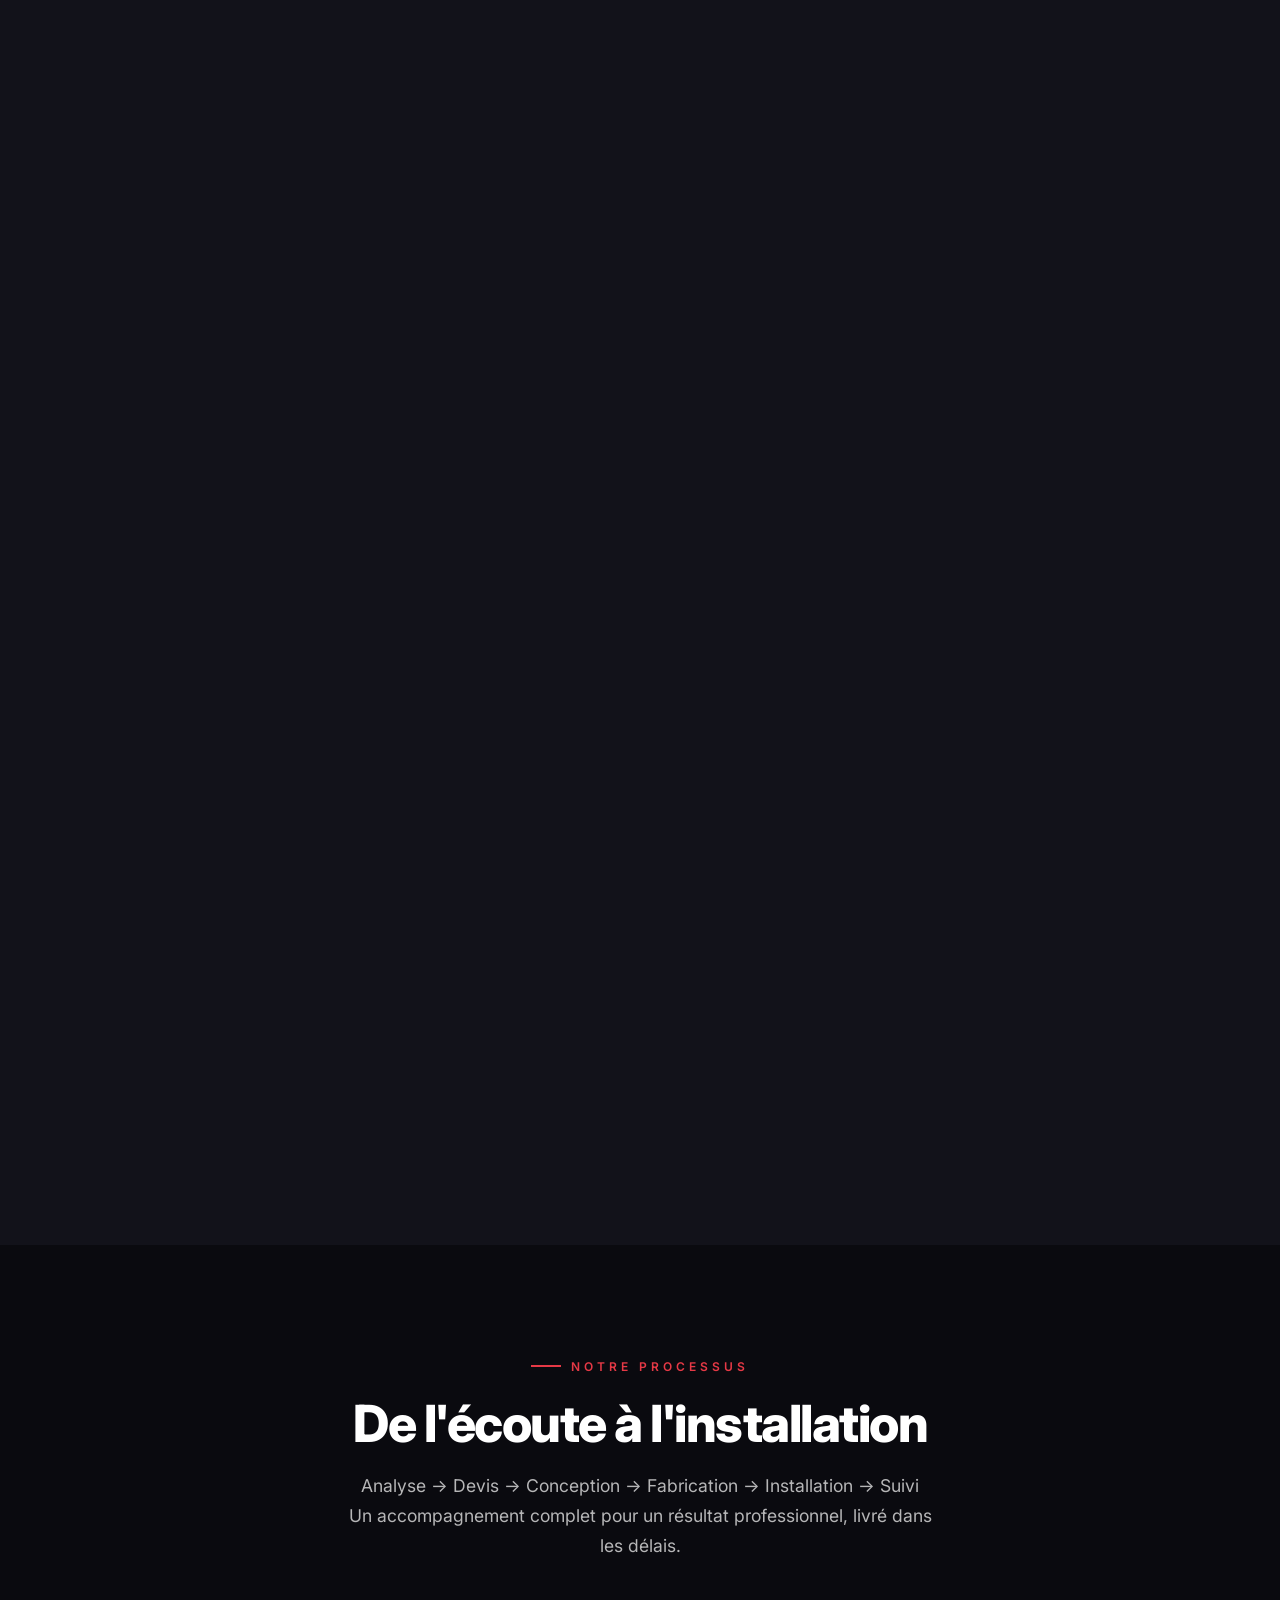
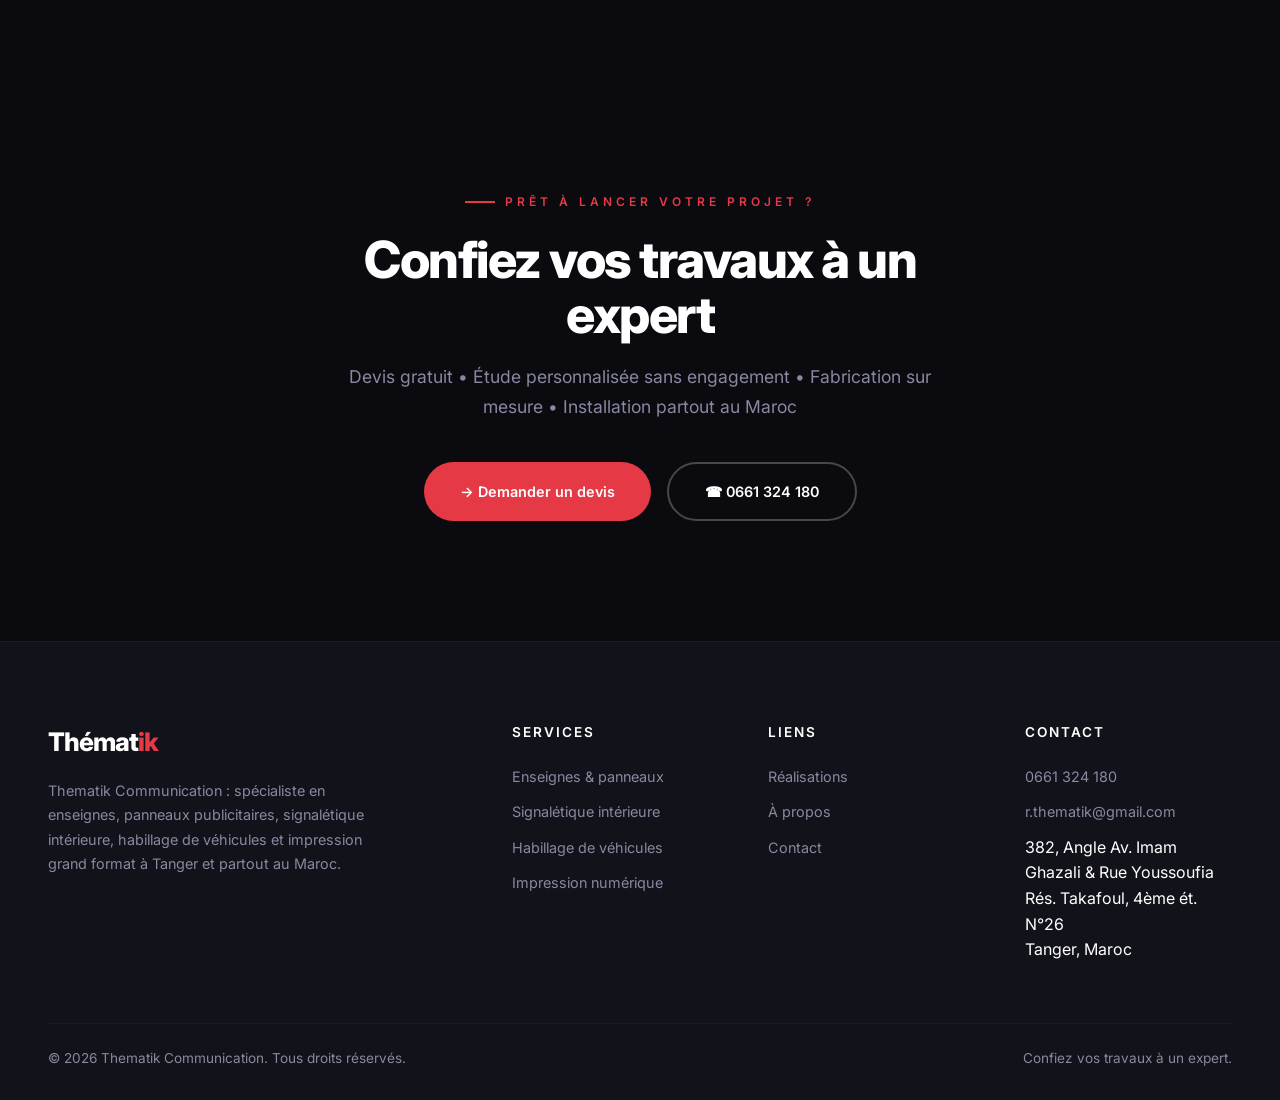
==== commit 0af69e6a: "Remove 6 services (Enseignes, Panneaux chantier, Bipole, Identite visuelle, Panneaux, Installation) " ====
--- a/index.html
+++ b/index.html
@@ -118,40 +118,10 @@
 
       <div class="reveal" style="margin-bottom: 50px;">
         <span class="section-label">Notre offre complète</span>
-        <h2 class="section-title">17 solutions de communication visuelle<br />pour votre entreprise</h2>
+        <h2 class="section-title">12 solutions de communication visuelle<br />pour votre entreprise</h2>
       </div>
 
       <div class="service-mini-grid">
-
-        <div class="service-mini-card reveal">
-          <img class="service-card-img" src="" alt="" loading="lazy" data-category="enseignes" />
-          <div class="mini-overlay"></div>
-          <div class="mini-body">
-            <h3>Enseignes en drapeaux</h3>
-            <p>Enseignes en drapeaux et lettrage pour une façade qui attire l&rsquo;œil 24h/24.</p>
-            <a href="services.html" class="mini-link">En savoir plus &rarr;</a>
-          </div>
-        </div>
-
-        <div class="service-mini-card reveal delay-1">
-          <img class="service-card-img" src="" alt="" loading="lazy" data-category="bipole" />
-          <div class="mini-overlay"></div>
-          <div class="mini-body">
-            <h3>Bipôle</h3>
-            <p>Bornes publicitaires double-face visibles des deux c&ocirc;t&eacute;s de la route.</p>
-            <a href="services.html" class="mini-link">En savoir plus &rarr;</a>
-          </div>
-        </div>
-
-        <div class="service-mini-card reveal delay-2">
-          <img class="service-card-img" src="" alt="" loading="lazy" data-category="panneaux" />
-          <div class="mini-overlay"></div>
-          <div class="mini-body">
-            <h3>Panneaux</h3>
-            <p>Panneaux publicitaires standards et sur mesure pour tous vos formats d&rsquo;affichage.</p>
-            <a href="services.html" class="mini-link">En savoir plus &rarr;</a>
-          </div>
-        </div>
 
         <div class="service-mini-card reveal delay-3">
           <img class="service-card-img" src="" alt="" loading="lazy" data-category="panneaux-sol-geants" />
@@ -163,15 +133,6 @@
           </div>
         </div>
 
-        <div class="service-mini-card reveal delay-4">
-          <img class="service-card-img" src="" alt="" loading="lazy" data-category="panneaux-chantier" />
-          <div class="mini-overlay"></div>
-          <div class="mini-body">
-            <h3>Panneaux de chantier</h3>
-            <p>Habillage de cl&ocirc;tures de chantier pour communiquer pendant vos travaux.</p>
-            <a href="services.html" class="mini-link">En savoir plus &rarr;</a>
-          </div>
-        </div>
 
         <div class="service-mini-card reveal delay-5">
           <img class="service-card-img" src="" alt="" loading="lazy" data-category="panneaux-toiture" />
@@ -209,16 +170,6 @@
           <div class="mini-body">
             <h3>Palissades</h3>
             <p>Palissades personnalis&eacute;es pour s&eacute;curiser et valoriser vos espaces.</p>
-            <a href="services.html" class="mini-link">En savoir plus &rarr;</a>
-          </div>
-        </div>
-
-        <div class="service-mini-card reveal delay-3">
-          <img class="service-card-img" src="" alt="" loading="lazy" data-category="identite-visuelle" />
-          <div class="mini-overlay"></div>
-          <div class="mini-body">
-            <h3>Identit&eacute; visuelle des entreprises</h3>
-            <p>Cr&eacute;ation compl&egrave;te de votre identit&eacute;, de la carte de visite au panneau.</p>
             <a href="services.html" class="mini-link">En savoir plus &rarr;</a>
           </div>
         </div>
--- a/css/styles.css
+++ b/css/styles.css
@@ -590,19 +590,6 @@
   transition: transform 0.5s var(--ease-out);
 }
 .service-card:hover .service-card-body { transform: translateY(0); }
-.service-card-icon {
-  width: 50px;
-  height: 50px;
-  border-radius: 12px;
-  background: rgba(255,255,255,0.1);
-  backdrop-filter: blur(10px);
-  border: 1px solid rgba(255,255,255,0.1);
-  display: flex;
-  align-items: center;
-  justify-content: center;
-  font-size: 1.4rem;
-  margin-bottom: 16px;
-}
 .service-card h3 {
   font-size: 1.4rem;
   font-weight: 700;
@@ -732,31 +719,6 @@
   transition: transform 0.8s var(--ease-out);
 }
 .masonry-item:hover img { transform: scale(1.08); }
-.masonry-item .overlay {
-  position: absolute;
-  inset: 0;
-  background: linear-gradient(to top, rgba(10,10,15,0.85) 0%, transparent 50%);
-  display: flex;
-  flex-direction: column;
-  justify-content: flex-end;
-  padding: 28px;
-  opacity: 0;
-  transition: opacity 0.5s var(--ease-out);
-}
-.masonry-item:hover .overlay { opacity: 1; }
-.masonry-item .overlay h4 {
-  color: var(--white);
-  font-size: 1.1rem;
-  font-weight: 600;
-}
-.masonry-item .overlay span {
-  color: var(--accent);
-  font-size: 0.8rem;
-  font-weight: 500;
-  text-transform: uppercase;
-  letter-spacing: 1px;
-  margin-top: 4px;
-}
 .masonry-item.hidden { display: none; }
 
 /* Load more */
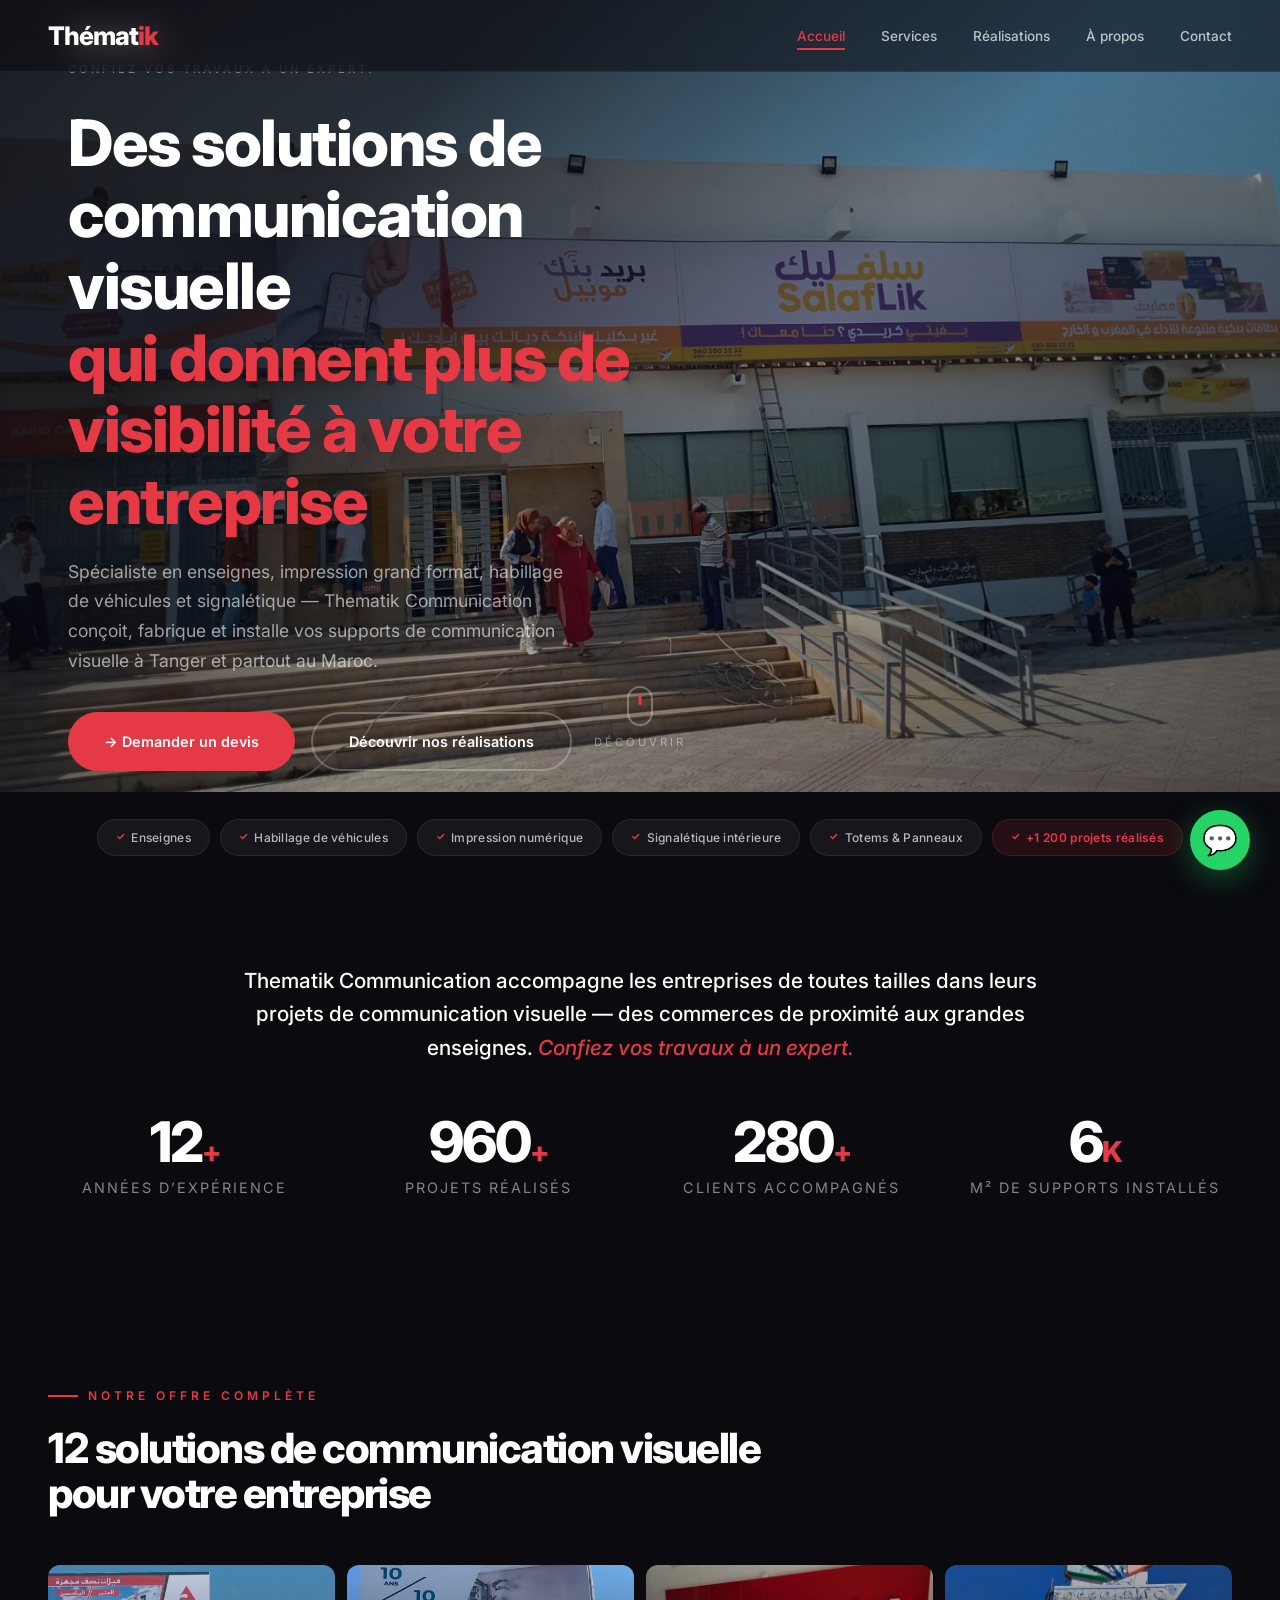
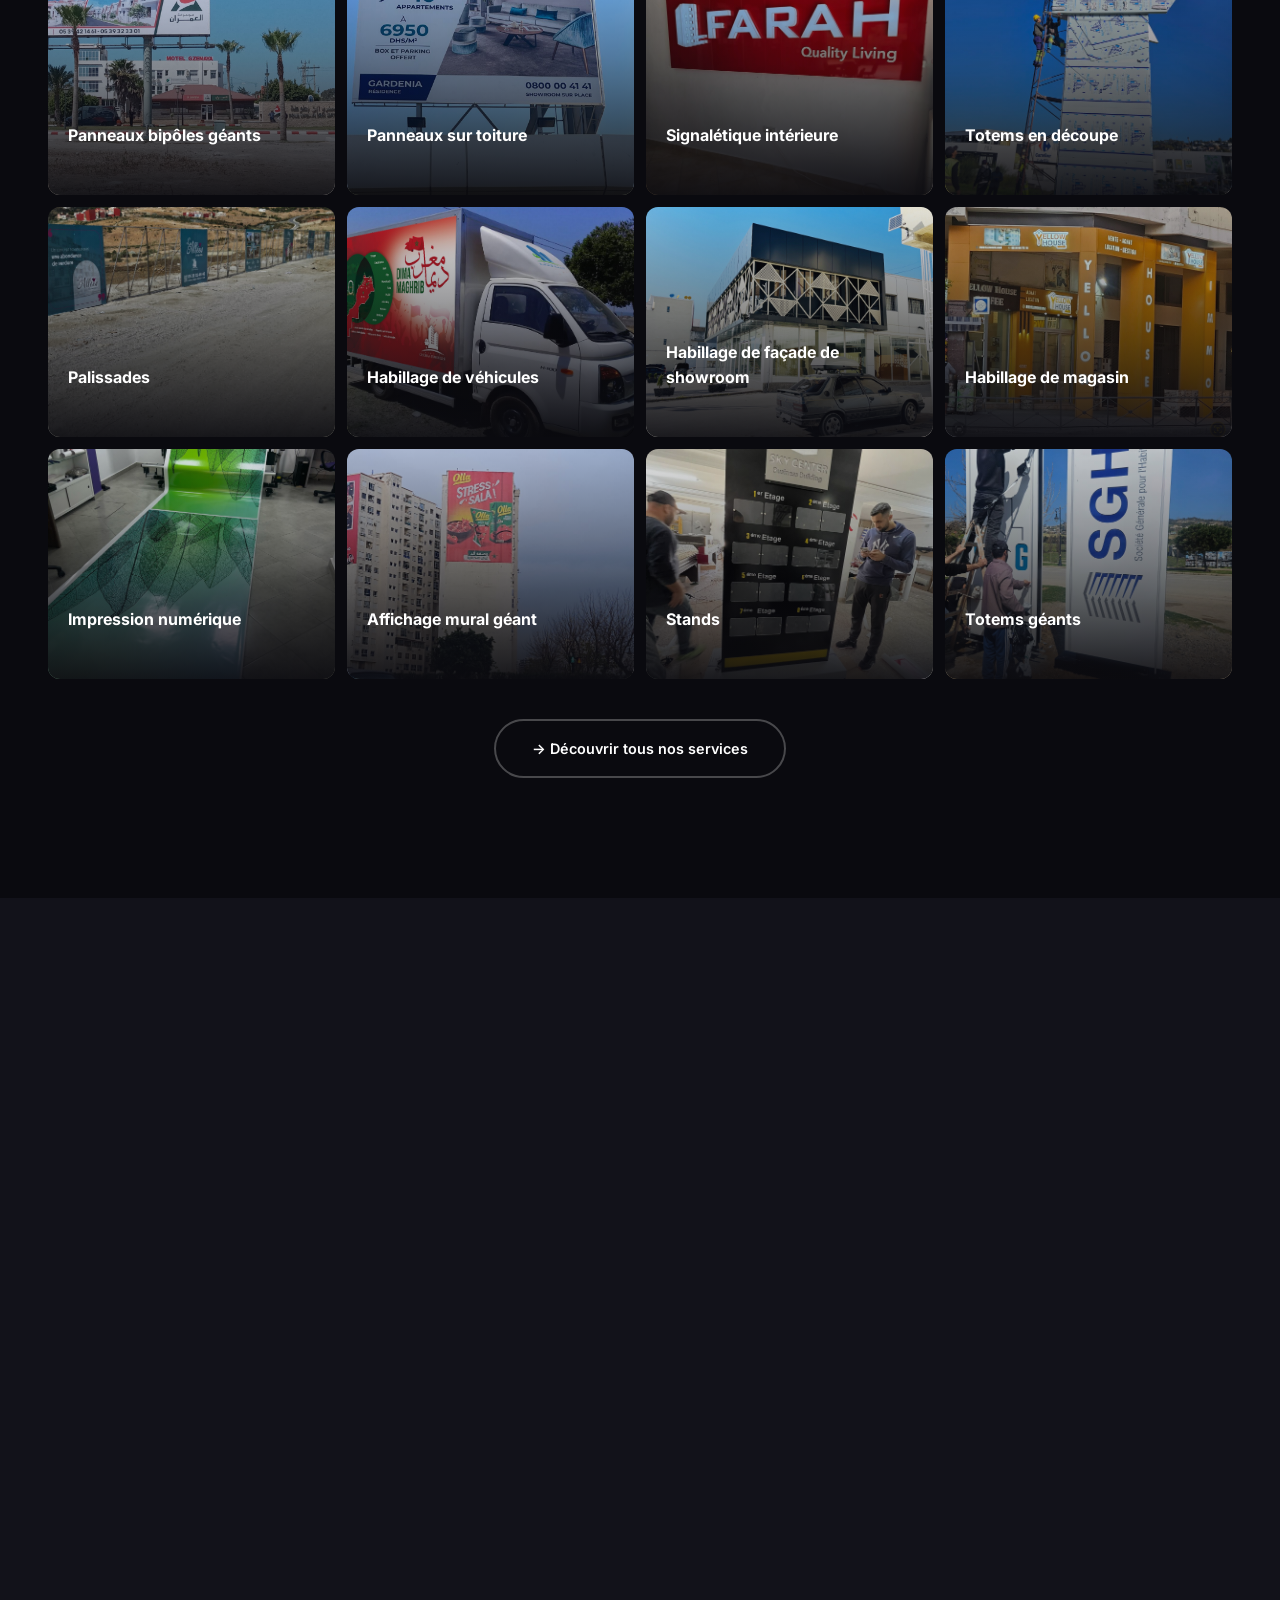
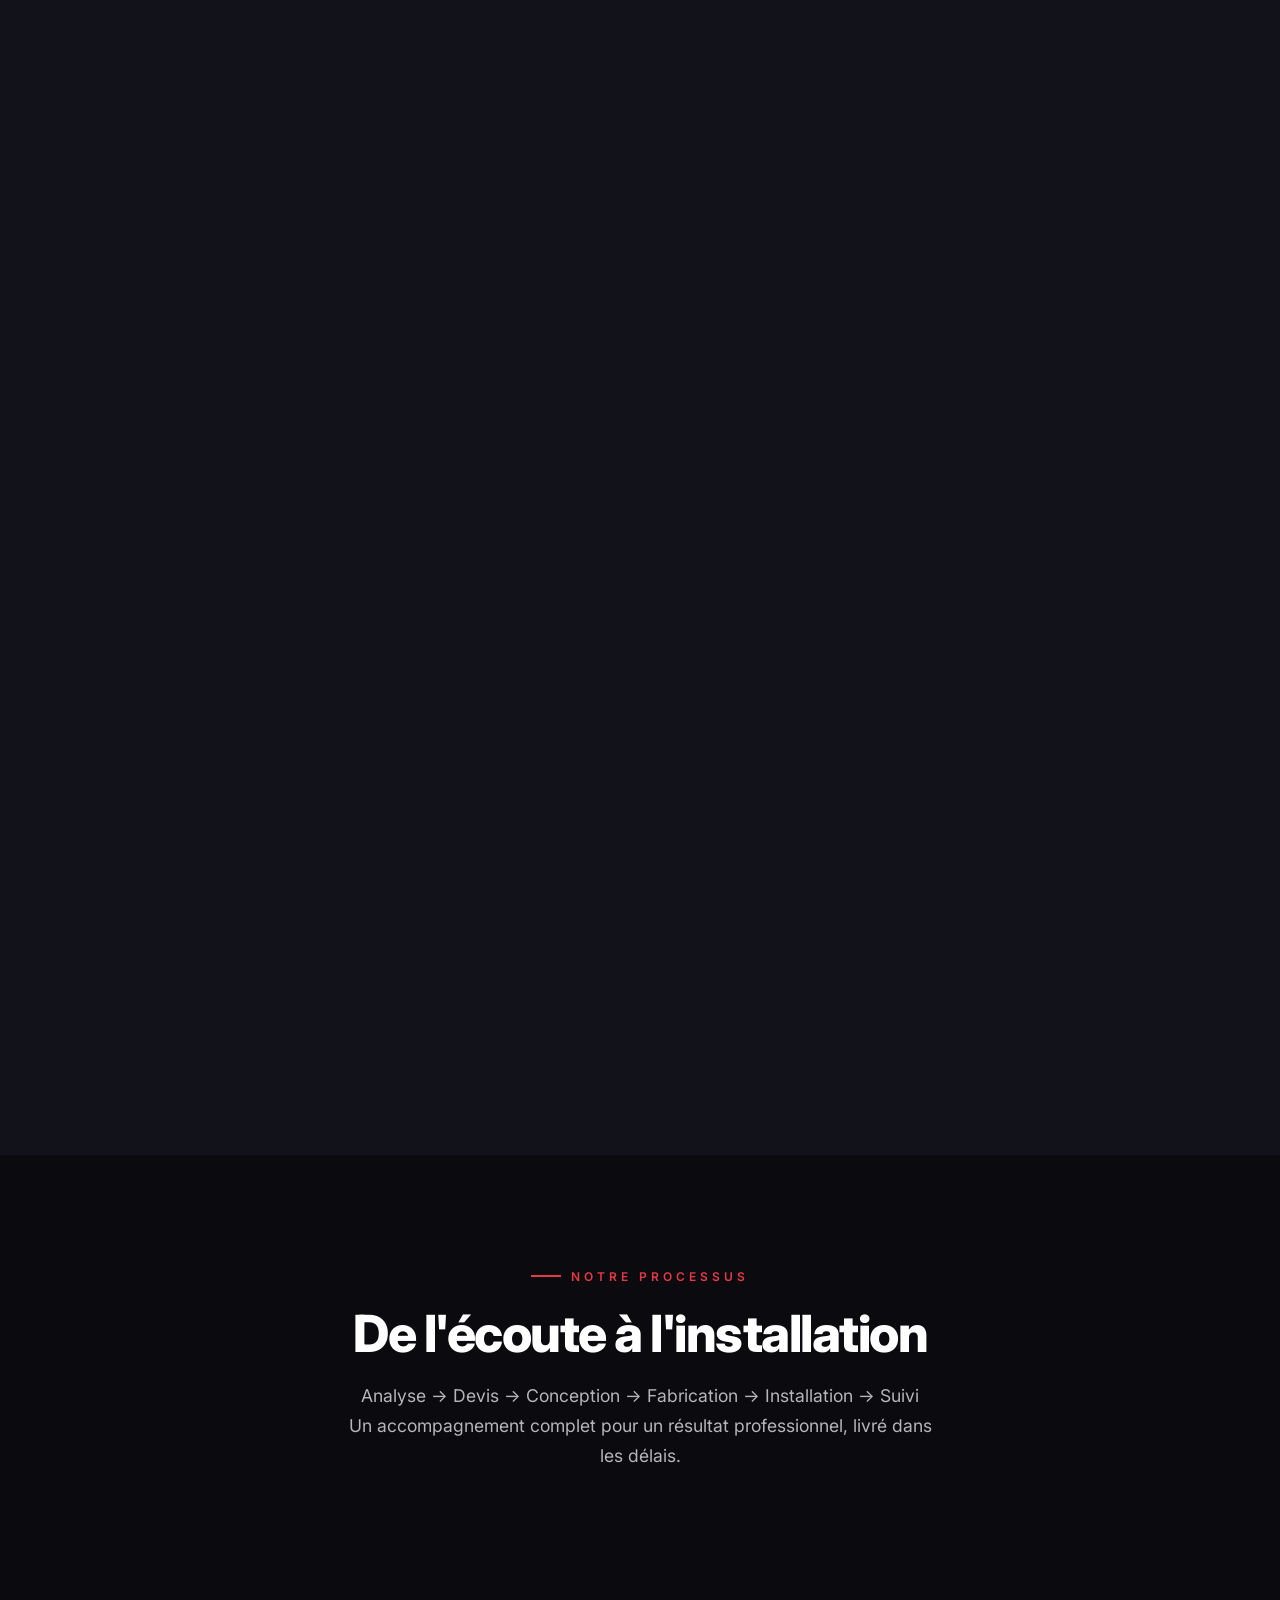
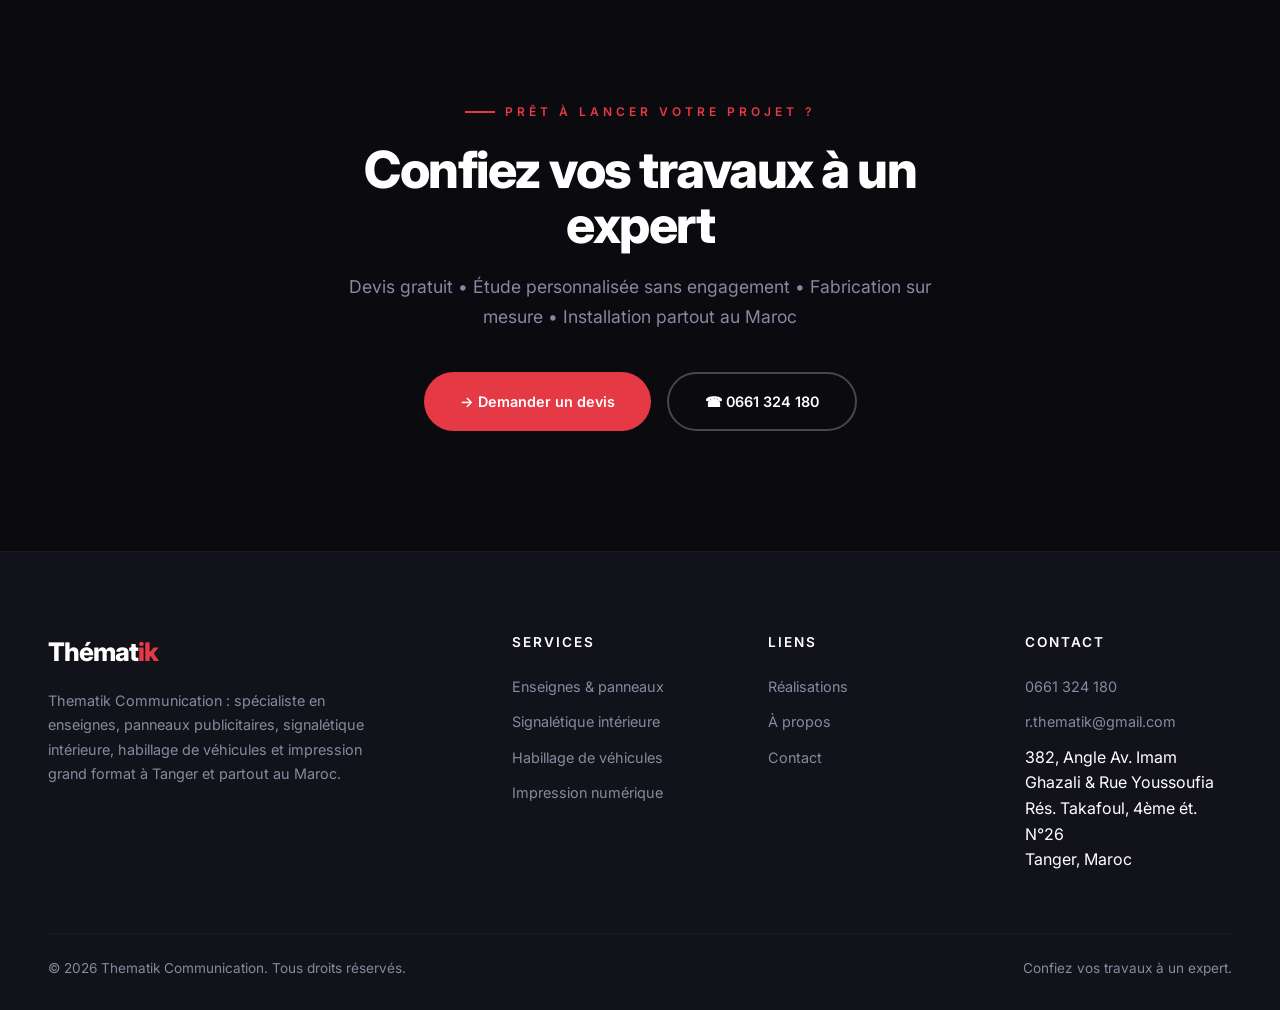
==== commit 59a3a444: "Remove description text from homepage service cards - keep only title, image, and link" ====
--- a/index.html
+++ b/index.html
@@ -128,7 +128,6 @@
           <div class="mini-overlay"></div>
           <div class="mini-body">
             <h3>Panneaux bipôles g&eacute;ants</h3>
-            <p>Structures grand format bipôles pour un impact visuel maximum.</p>
             <a href="services.html" class="mini-link">En savoir plus &rarr;</a>
           </div>
         </div>
@@ -139,7 +138,6 @@
           <div class="mini-overlay"></div>
           <div class="mini-body">
             <h3>Panneaux sur toiture</h3>
-            <p>Panneaux install&eacute;s en hauteur pour une visibilit&eacute; &agrave; grande distance.</p>
             <a href="services.html" class="mini-link">En savoir plus &rarr;</a>
           </div>
         </div>
@@ -149,7 +147,6 @@
           <div class="mini-overlay"></div>
           <div class="mini-body">
             <h3>Signal&eacute;tique int&eacute;rieure</h3>
-            <p>Plaques, directions et plans pour guider vos visiteurs dans vos locaux.</p>
             <a href="services.html" class="mini-link">En savoir plus &rarr;</a>
           </div>
         </div>
@@ -159,7 +156,6 @@
           <div class="mini-overlay"></div>
           <div class="mini-body">
             <h3>Totems en d&eacute;coupe</h3>
-            <p>Totems sur mesure en forme découpée pour marquer votre présence.</p>
             <a href="services.html" class="mini-link">En savoir plus &rarr;</a>
           </div>
         </div>
@@ -169,7 +165,6 @@
           <div class="mini-overlay"></div>
           <div class="mini-body">
             <h3>Palissades</h3>
-            <p>Palissades personnalis&eacute;es pour s&eacute;curiser et valoriser vos espaces.</p>
             <a href="services.html" class="mini-link">En savoir plus &rarr;</a>
           </div>
         </div>
@@ -179,7 +174,6 @@
           <div class="mini-overlay"></div>
           <div class="mini-body">
             <h3>Habillage de v&eacute;hicules</h3>
-            <p>Covering total ou partiel de votre flotte pour une publicit&eacute; mobile efficace.</p>
             <a href="services.html" class="mini-link">En savoir plus &rarr;</a>
           </div>
         </div>
@@ -189,7 +183,6 @@
           <div class="mini-overlay"></div>
           <div class="mini-body">
             <h3>Habillage de façade de showroom</h3>
-            <p>Image de marque sur la façade pour attirer et convaincre vos visiteurs.</p>
             <a href="services.html" class="mini-link">En savoir plus &rarr;</a>
           </div>
         </div>
@@ -199,7 +192,6 @@
           <div class="mini-overlay"></div>
           <div class="mini-body">
             <h3>Habillage de magasin</h3>
-            <p>Fa&ccedil;ades, vitrines et murs pour transformer votre point de vente.</p>
             <a href="services.html" class="mini-link">En savoir plus &rarr;</a>
           </div>
         </div>
@@ -209,7 +201,6 @@
           <div class="mini-overlay"></div>
           <div class="mini-body">
             <h3>Impression num&eacute;rique</h3>
-            <p>Impression grand format sur tous supports : b&acirc;ches, adh&eacute;sifs, rolls-up.</p>
             <a href="services.html" class="mini-link">En savoir plus &rarr;</a>
           </div>
         </div>
@@ -219,7 +210,6 @@
           <div class="mini-overlay"></div>
           <div class="mini-body">
             <h3>Affichage mural g&eacute;ant</h3>
-            <p>Affichage mural géant pour vos campagnes publicitaires.</p>
             <a href="services.html" class="mini-link">En savoir plus &rarr;</a>
           </div>
         </div>
@@ -229,7 +219,6 @@
           <div class="mini-overlay"></div>
           <div class="mini-body">
             <h3>Stands</h3>
-            <p>Stands sur mesure pour salons et &eacute;v&eacute;nements professionnels.</p>
             <a href="services.html" class="mini-link">En savoir plus &rarr;</a>
           </div>
         </div>
@@ -239,7 +228,6 @@
           <div class="mini-overlay"></div>
           <div class="mini-body">
             <h3>Totems g&eacute;ants</h3>
-            <p>Totems géants pour marquer votre pr&eacute;sence &agrave; l&rsquo;entr&eacute;e de votre &eacute;tablissement.</p>
             <a href="services.html" class="mini-link">En savoir plus &rarr;</a>
           </div>
         </div>
--- a/css/styles.css
+++ b/css/styles.css
@@ -368,7 +368,7 @@
   position: relative;
   border-radius: 12px;
   overflow: hidden;
-  height: 260px;
+  height: 230px;
   display: flex;
   align-items: flex-end;
   cursor: pointer;
@@ -404,13 +404,6 @@
   font-weight: 700;
   color: var(--white);
   margin-bottom: 3px;
-}
-.service-mini-card p {
-  font-size: 0.75rem;
-  color: rgba(255,255,255,0.6);
-  line-height: 1.5;
-  margin-bottom: 10px;
-  max-width: 90%;
 }
 .service-mini-card .mini-link {
   display: inline-flex;
@@ -1138,7 +1131,7 @@
   .section-title { font-size: 2.6rem; }
   .services-grid { grid-template-columns: repeat(2, 1fr); }
   .service-mini-grid { grid-template-columns: repeat(3, 1fr); }
-  .service-mini-card { height: 230px; }
+  .service-mini-card { height: 200px; }
   .masonry { grid-template-columns: repeat(2, 1fr); }
   .expertise-grid { grid-template-columns: repeat(2, 1fr); }
   .about-grid { gap: 50px; }
@@ -1178,7 +1171,7 @@
   .services-grid { grid-template-columns: 1fr; }
   .service-card { height: 340px; }
   .service-mini-grid { grid-template-columns: repeat(2, 1fr); }
-  .service-mini-card { height: 210px; }
+  .service-mini-card { height: 180px; }
   .services-preview .section-title { font-size: 2rem; }
   .trust-band { padding: 20px 0; }
   .trust-badge { font-size: 0.7rem; padding: 6px 14px; }
@@ -1206,10 +1199,9 @@
   .btn-group .btn { width: 100%; justify-content: center; }
   .btn { padding: 14px 28px; }
   .service-mini-grid { grid-template-columns: 1fr 1fr; gap: 8px; }
-  .service-mini-card { height: 190px; }
+  .service-mini-card { height: 170px; }
   .service-mini-card .mini-body { padding: 14px; }
   .service-mini-card h3 { font-size: 0.85rem; }
-  .service-mini-card p { font-size: 0.7rem; }
   .trust-badge { font-size: 0.65rem; padding: 5px 12px; }
   .masonry { grid-template-columns: 1fr; }
   .stats-grid { grid-template-columns: 1fr 1fr; gap: 16px; }
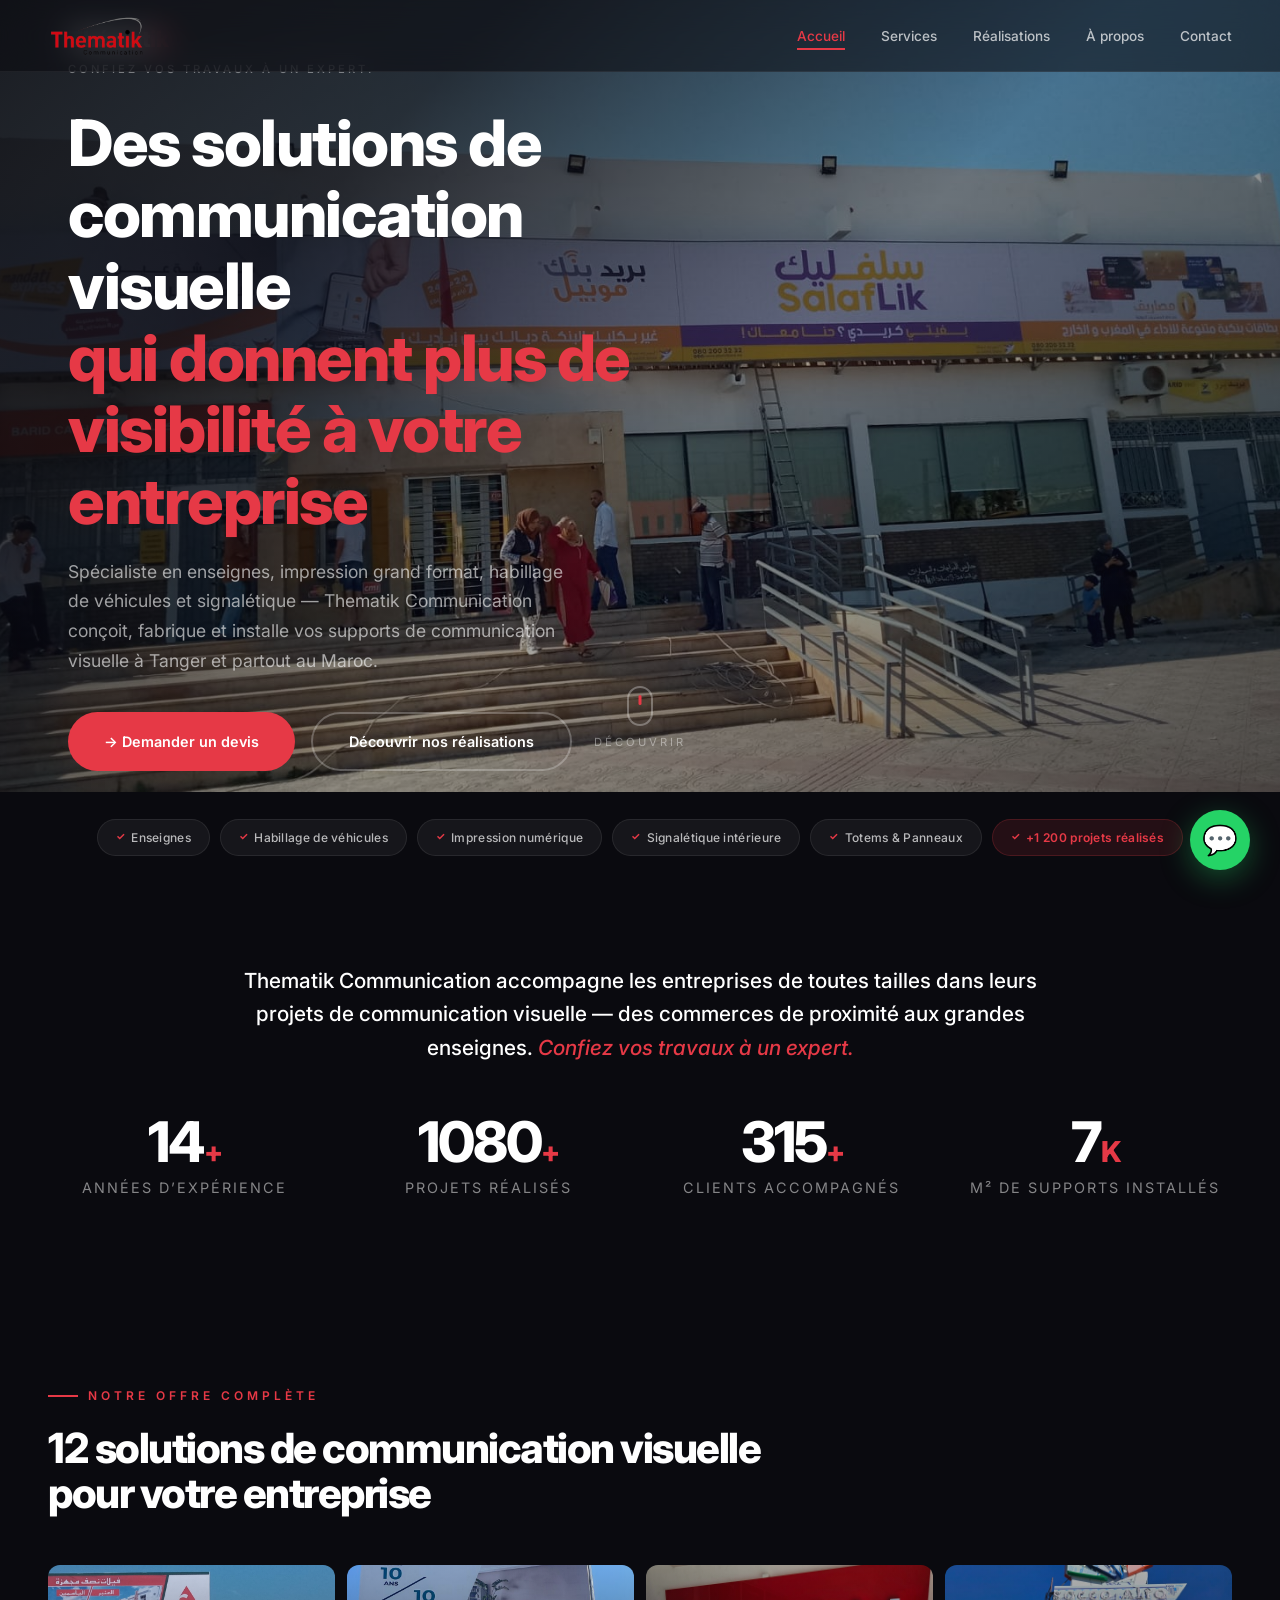
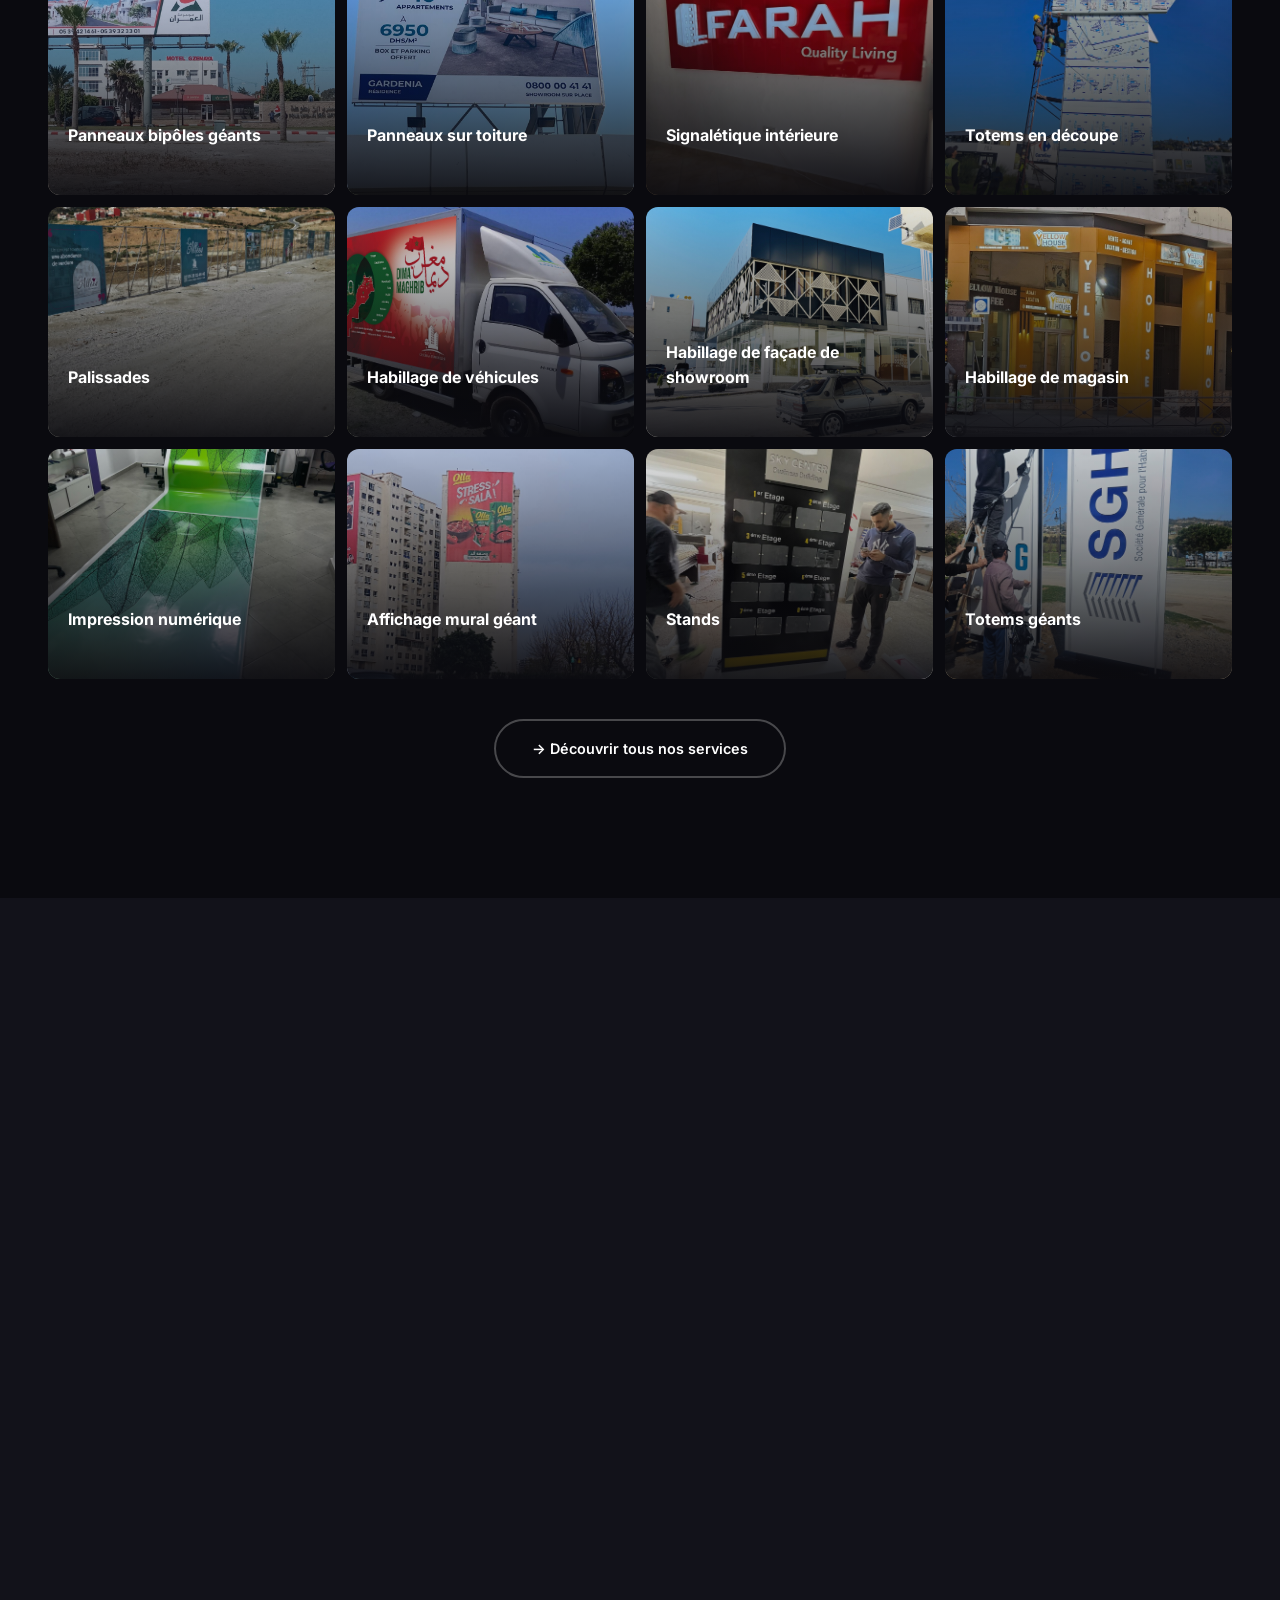
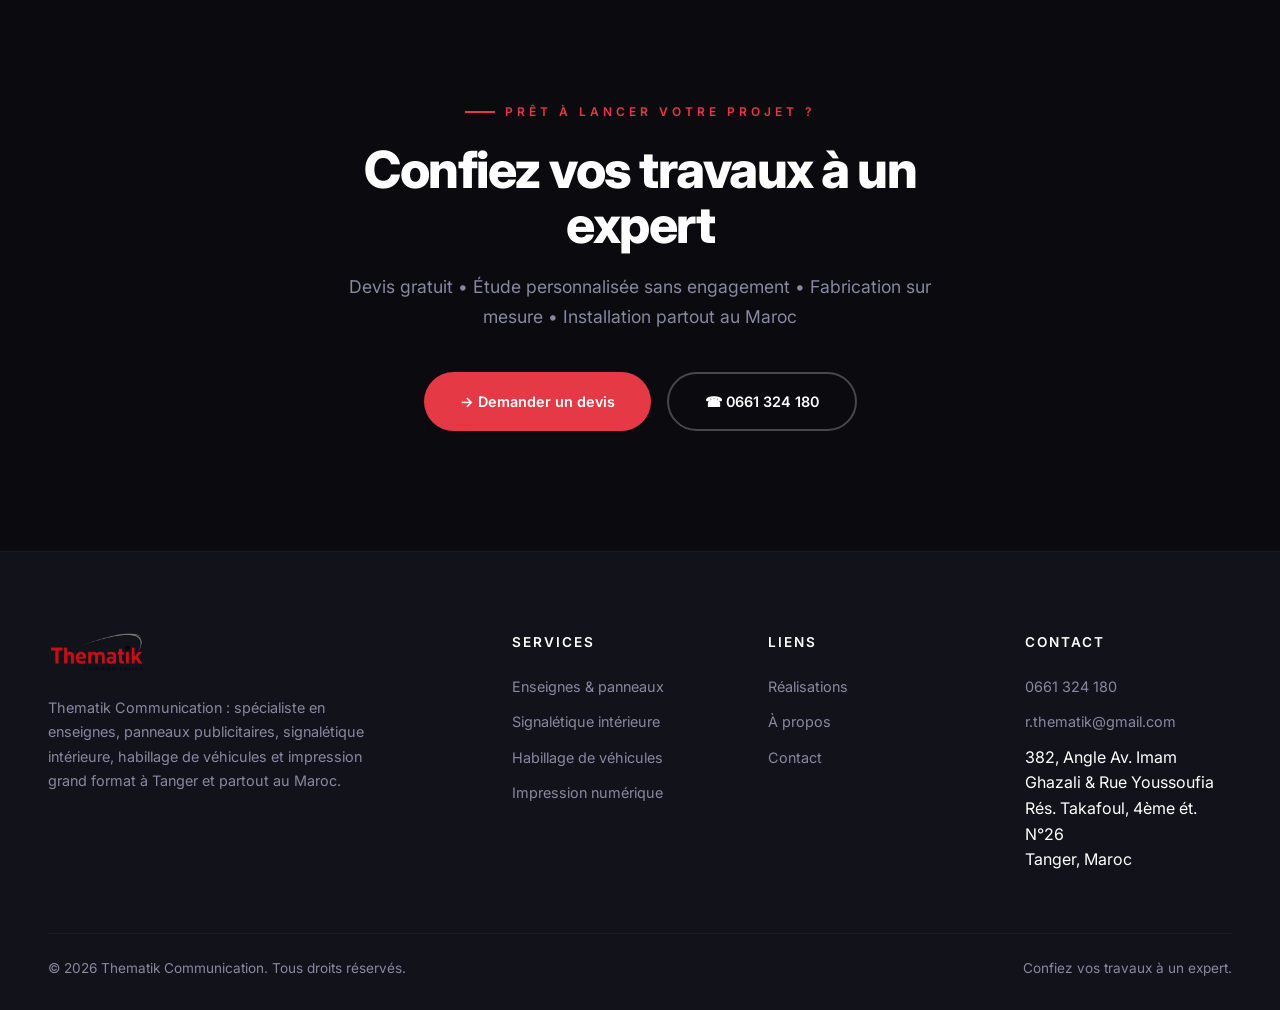
==== commit ecf16f25: "Replace text logo with image logo across all pages" ====
--- a/index.html
+++ b/index.html
@@ -15,7 +15,7 @@
   <!-- ===== HEADER ===== -->
   <header class="header">
     <div class="container">
-      <a href="index.html" class="logo">Thémat<span>ik</span></a>
+      <a href="index.html" class="logo"><img src="img/logo.png" alt="Thématik"></a>
       <nav class="nav">
         <ul>
           <li><a href="index.html" class="active">Accueil</a></li>
@@ -329,7 +329,7 @@
     <div class="container">
       <div class="footer-grid">
         <div class="footer-brand">
-          <a href="index.html" class="logo">Thémat<span>ik</span></a>
+          <a href="index.html" class="logo"><img src="img/logo.png" alt="Thématik"></a>
           <p>Thematik Communication : spécialiste en enseignes, panneaux publicitaires, signalétique intérieure, habillage de véhicules et impression grand format à Tanger et partout au Maroc.</p>
         </div>
         <div>
--- a/css/styles.css
+++ b/css/styles.css
@@ -179,12 +179,13 @@
   z-index: 1;
 }
 .logo {
-  font-size: 1.6rem;
-  font-weight: 800;
-  letter-spacing: -1px;
-  color: var(--white);
-}
-.logo span { color: var(--accent); }
+  display: flex;
+  align-items: center;
+}
+.logo img {
+  height: 40px;
+  width: auto;
+}
 .nav ul { display: flex; gap: 36px; }
 .nav a {
   font-size: 0.85rem;
